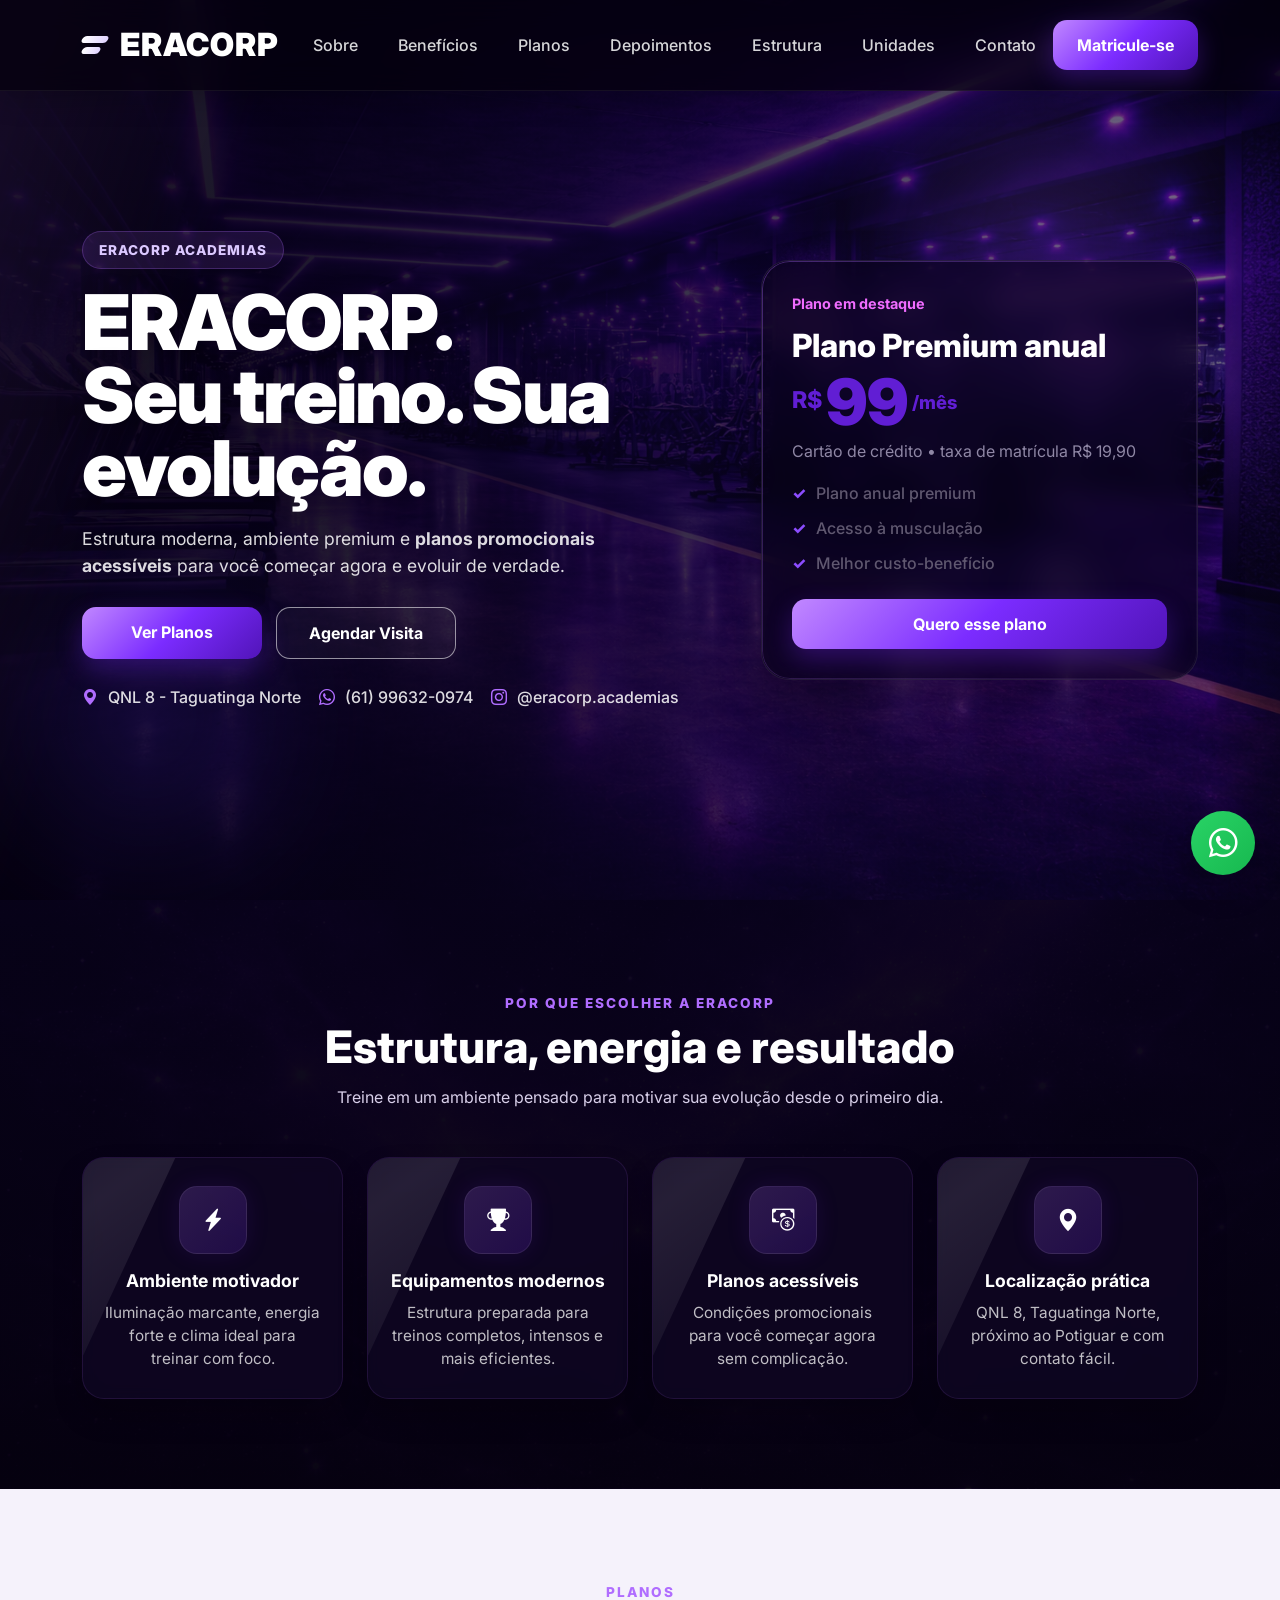
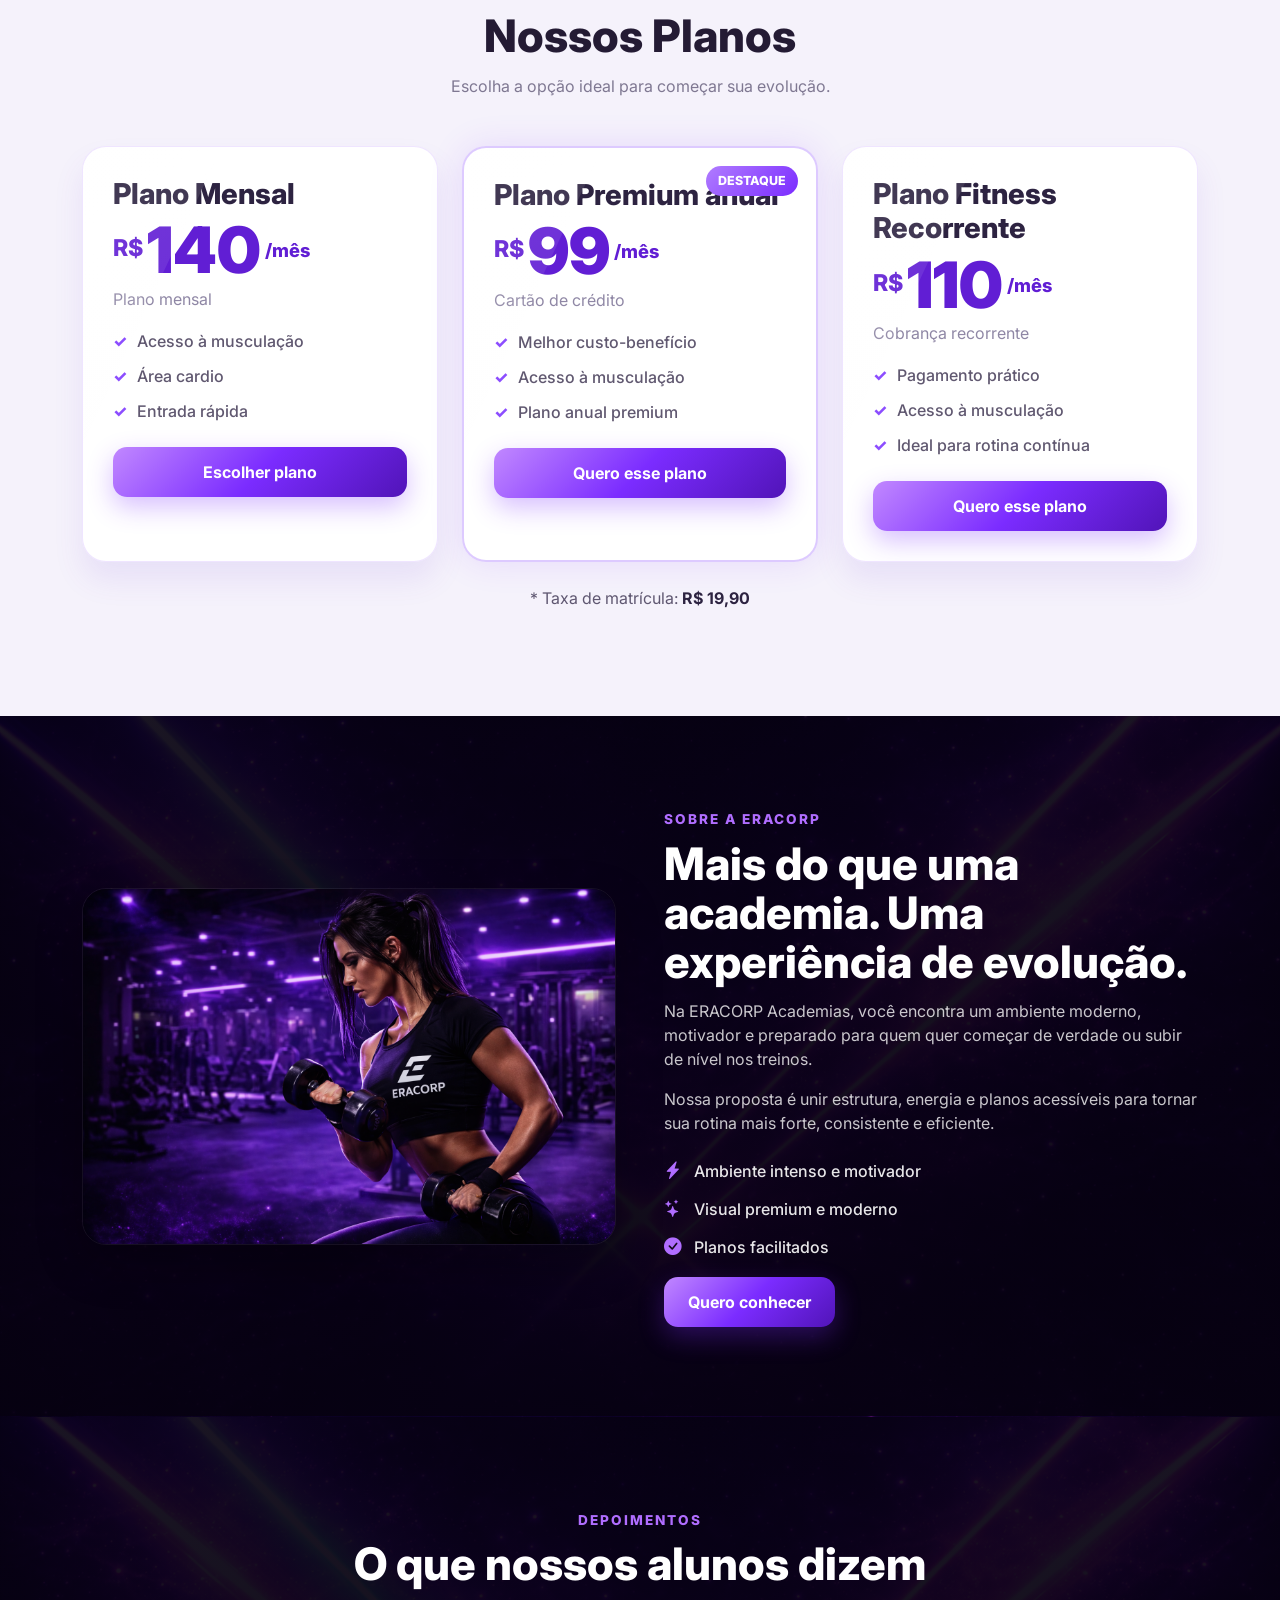
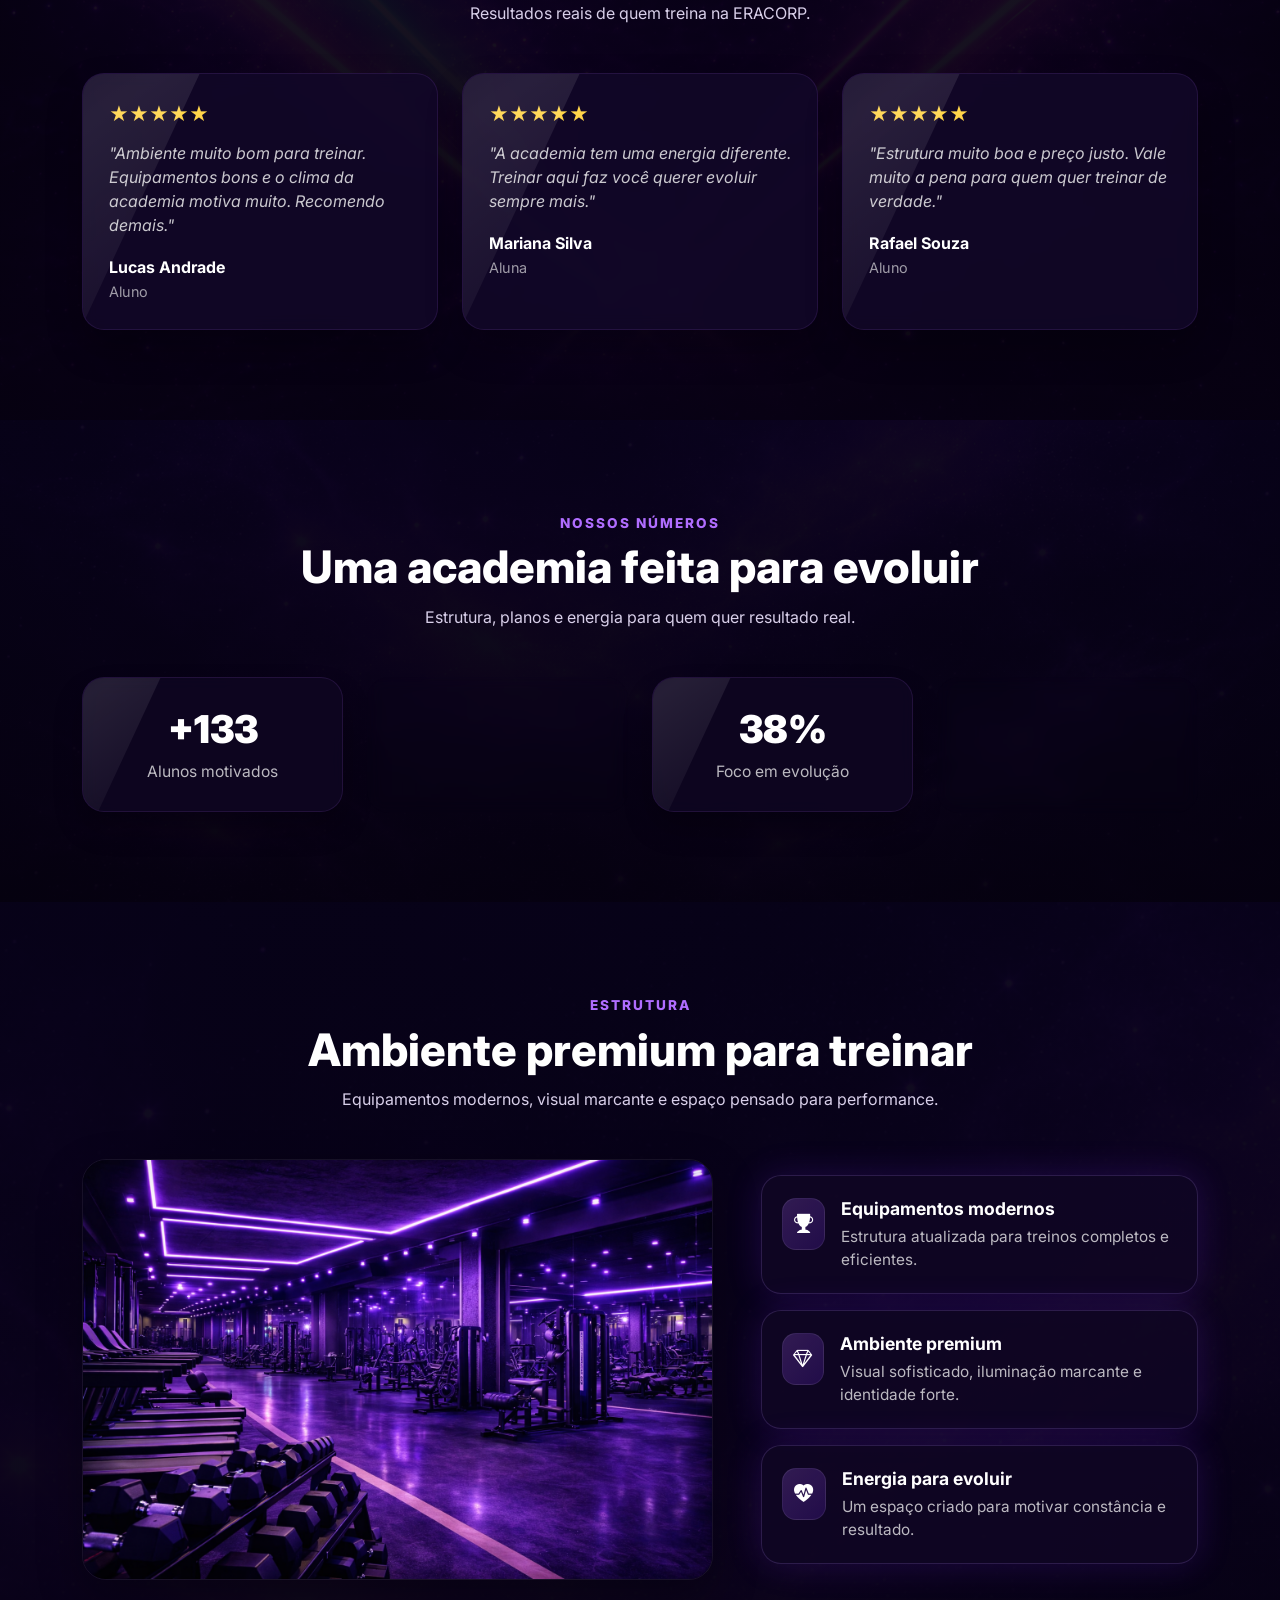
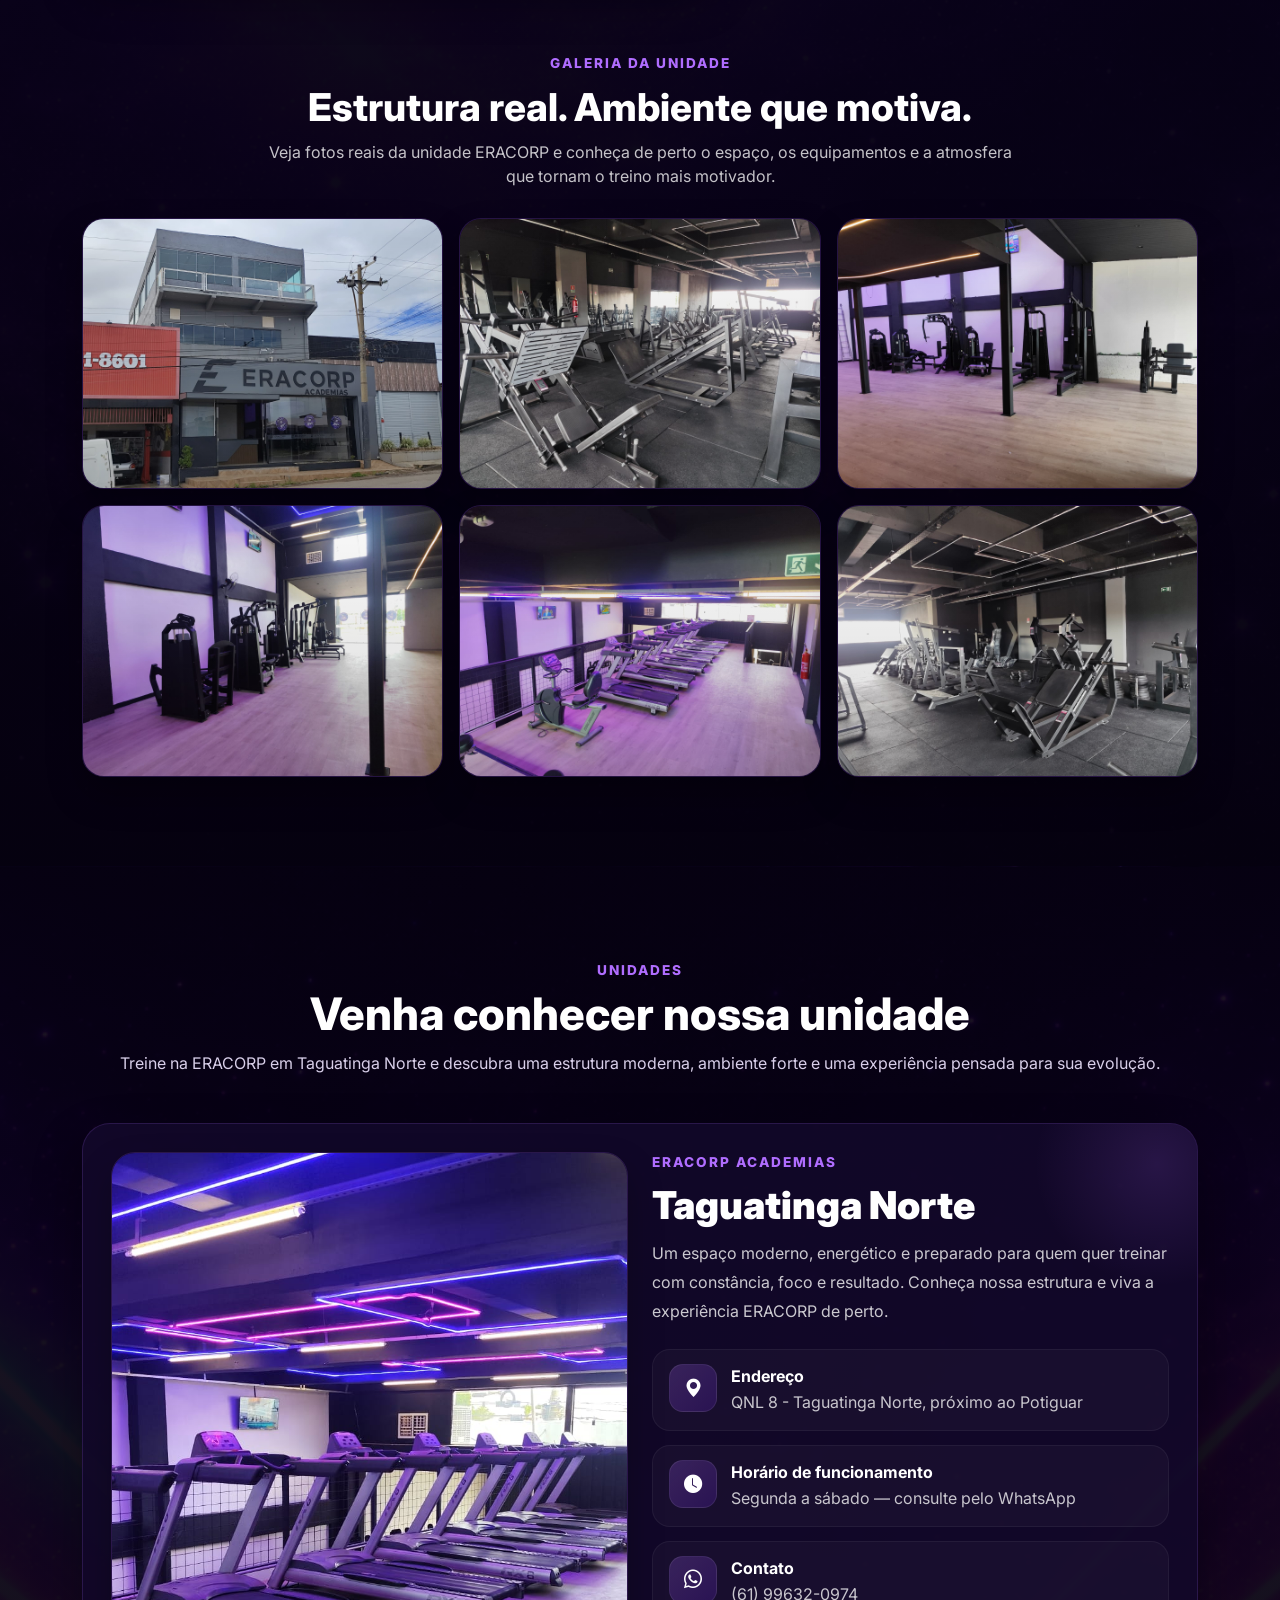
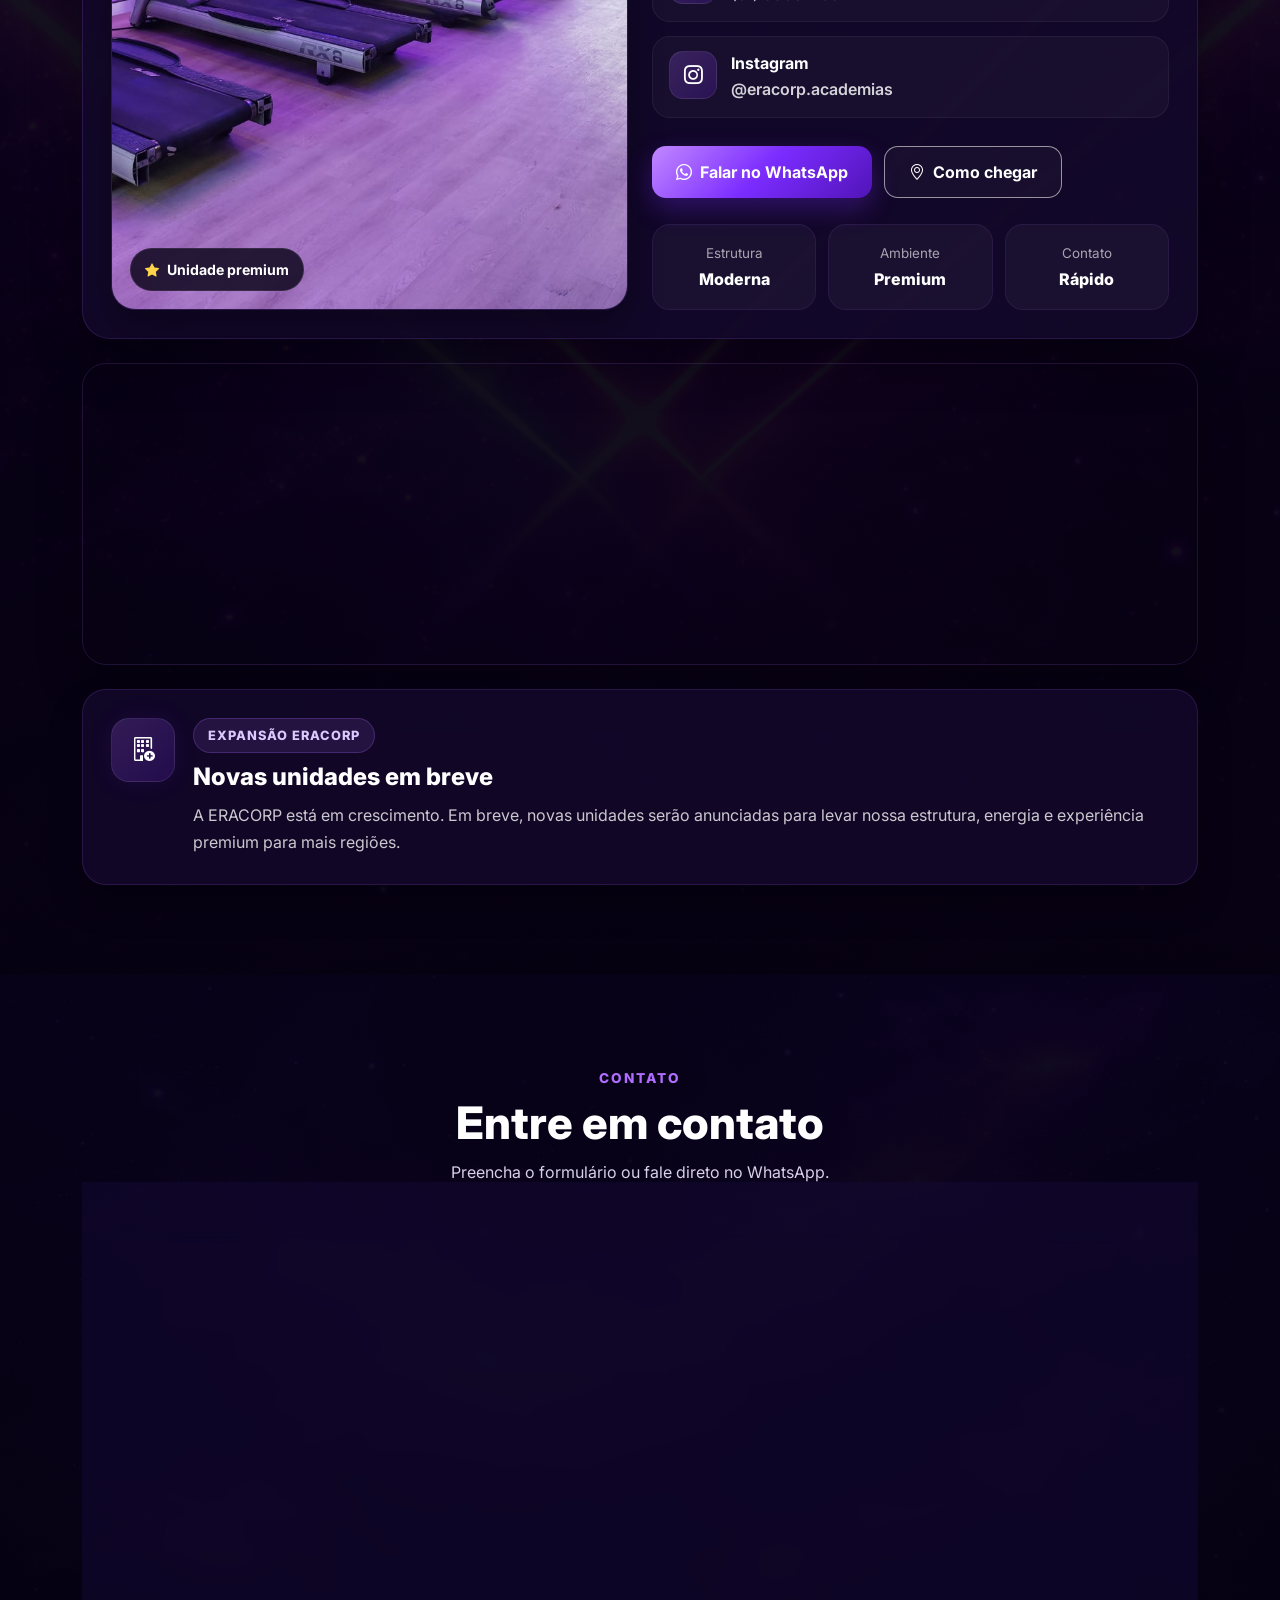
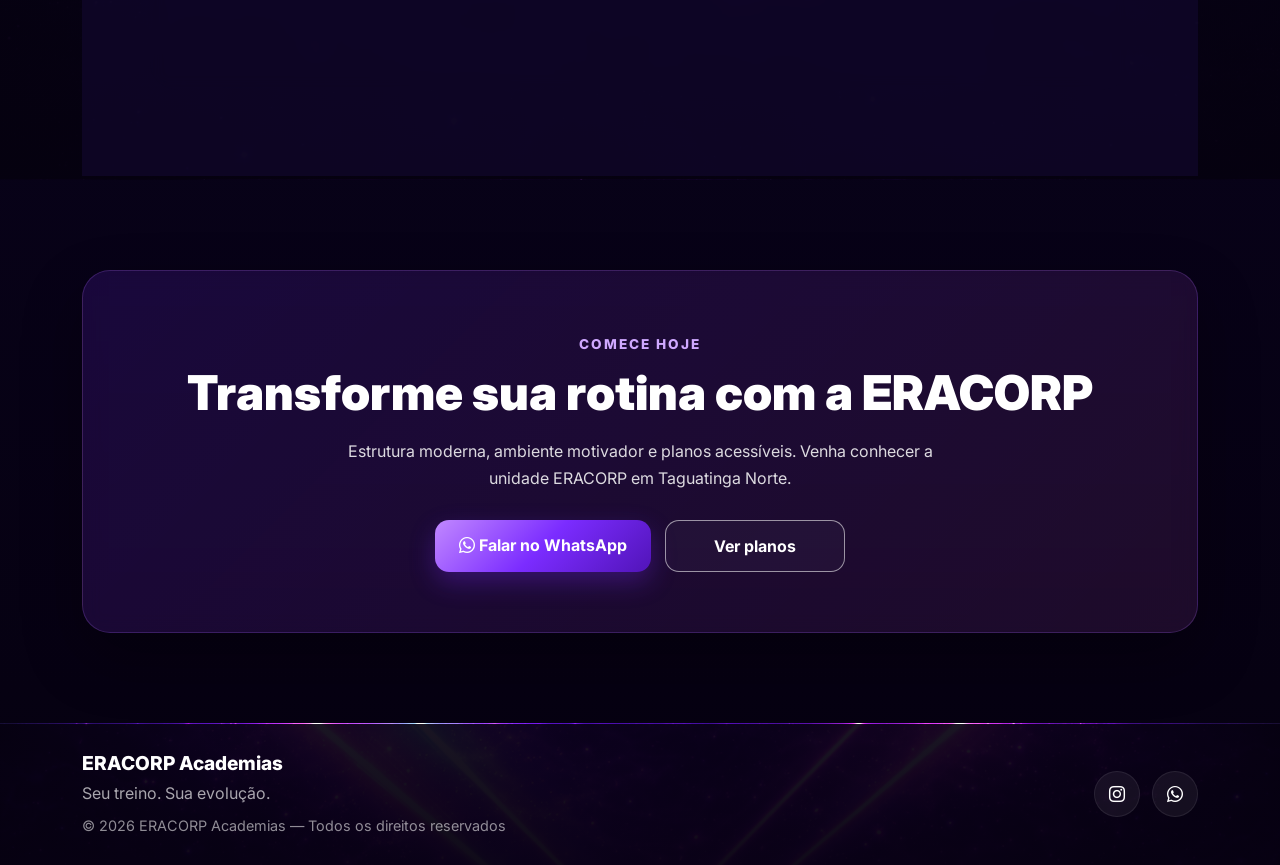
==== index.html @ 7da18d28 "Add files via upload" ====
<!DOCTYPE html>
<html lang="pt-BR">
<head>
  <meta charset="UTF-8" />
  <meta name="viewport" content="width=device-width, initial-scale=1.0" />

  <title>ERACORP Academias | Academia em Taguatinga Norte</title>

  <meta
    name="description"
    content="Academia em Taguatinga Norte com equipamentos modernos, planos acessíveis e ambiente premium. Conheça a ERACORP Academias."
  />
  <meta
    name="keywords"
    content="academia em Taguatinga Norte, academia DF, musculação Taguatinga, ERACORP Academias, academia perto de mim"
  />
  <meta name="author" content="ERACORP Academias" />

  <link rel="preconnect" href="https://fonts.googleapis.com" />
  <link rel="preconnect" href="https://fonts.gstatic.com" crossorigin />
  <link
    href="https://fonts.googleapis.com/css2?family=Inter:wght@400;500;600;700;800;900&display=swap"
    rel="stylesheet"
  />

  <link
    href="https://cdn.jsdelivr.net/npm/bootstrap@5.3.3/dist/css/bootstrap.min.css"
    rel="stylesheet"
  />
  <link
    rel="stylesheet"
    href="https://cdn.jsdelivr.net/npm/bootstrap-icons@1.11.3/font/bootstrap-icons.min.css"
  />

  <link rel="stylesheet" href="css/style.css" />
</head>
<body>

  <div class="site-loader" id="siteLoader">
    <div class="loader-logo-wrap">
      <div class="loader-brand-icon"></div>
      <h2>ERACORP</h2>
      <p>ACADEMIAS</p>
    </div>
  </div>

  <div class="scroll-progress" id="scrollProgress"></div>

  <nav class="navbar navbar-expand-lg navbar-dark navbar-custom fixed-top" id="mainNavbar">
    <div class="container">
      <a class="navbar-brand brand-logo" href="#inicio" aria-label="ERACORP Academias">
        <span class="brand-icon"></span>
        <span>ERACORP</span>
      </a>

      <button
        class="navbar-toggler"
        type="button"
        data-bs-toggle="collapse"
        data-bs-target="#menuNavbar"
        aria-controls="menuNavbar"
        aria-expanded="false"
        aria-label="Abrir menu"
      >
        <span class="navbar-toggler-icon"></span>
      </button>

      <div class="collapse navbar-collapse" id="menuNavbar">
        <ul class="navbar-nav mx-auto gap-lg-4 text-center">
          <li class="nav-item"><a class="nav-link" href="#sobre">Sobre</a></li>
          <li class="nav-item"><a class="nav-link" href="#beneficios">Benefícios</a></li>
          <li class="nav-item"><a class="nav-link" href="#planos">Planos</a></li>
          <li class="nav-item"><a class="nav-link" href="#depoimentos">Depoimentos</a></li>
          <li class="nav-item"><a class="nav-link" href="#estrutura">Estrutura</a></li>
          <li class="nav-item"><a class="nav-link" href="#unidades">Unidades</a></li>
          <li class="nav-item"><a class="nav-link" href="#contato">Contato</a></li>
        </ul>

        <a href="#contato" class="btn btn-purple btn-nav">Matricule-se</a>
      </div>
    </div>
  </nav>

  <section class="hero" id="inicio">
    <div class="hero-gradient-orb orb-1"></div>
    <div class="hero-gradient-orb orb-2"></div>
    <div class="hero-grid"></div>
    <div class="hero-light-sweep"></div>

    <div class="container hero-container">
      <div class="row align-items-center g-5">
        <div class="col-lg-7">
          <div class="hero-content reveal">
            <span class="hero-badge">ERACORP ACADEMIAS</span>

            <h1>ERACORP.<br>Seu treino. Sua evolução.</h1>

            <p class="hero-text">
              Estrutura moderna, ambiente premium e
              <strong>planos promocionais acessíveis</strong>
              para você começar agora e evoluir de verdade.
            </p>

            <div class="hero-buttons">
              <a href="#planos" class="btn btn-purple btn-lg-custom">Ver Planos</a>
              <a href="#contato" class="btn btn-outline-custom btn-lg-custom">Agendar Visita</a>
            </div>

            <div class="hero-infos">
              <div class="hero-info-item">
                <i class="bi bi-geo-alt-fill"></i>
                <span>QNL 8 - Taguatinga Norte</span>
              </div>

              <div class="hero-info-item">
                <i class="bi bi-whatsapp"></i>
                <span>(61) 99632-0974</span>
              </div>

              <div class="hero-info-item">
                <i class="bi bi-instagram"></i>
                <a href="https://www.instagram.com/eracorp.academias" target="_blank" class="hero-social-link">
                  @eracorp.academias
                </a>
              </div>
            </div>
          </div>
        </div>

        <div class="col-lg-5">
          <div class="hero-side-card reveal">
            <span class="mini-tag">Plano em destaque</span>
            <h3>Plano Premium anual</h3>

            <div class="price-line hero-price">
              <span class="currency">R$</span>
              <span class="main-price">99</span>
              <span class="cents">/mês</span>
            </div>

            <p class="price-note light-note">Cartão de crédito • taxa de matrícula R$ 19,90</p>

            <ul class="plan-list dark-list">
              <li>Plano anual premium</li>
              <li>Acesso à musculação</li>
              <li>Melhor custo-benefício</li>
            </ul>

            <a
              href="https://wa.me/5561996320974?text=Olá! Tenho interesse no Plano Premium anual da ERACORP Academias."
              target="_blank"
              class="btn btn-purple w-100"
            >
              Quero esse plano
            </a>
          </div>
        </div>
      </div>
    </div>
  </section>

  <section class="benefits-section texture-bg" id="beneficios">
    <div class="container">
      <div class="section-header text-center reveal">
        <span class="section-mini">POR QUE ESCOLHER A ERACORP</span>
        <h2>Estrutura, energia e resultado</h2>
        <p>Treine em um ambiente pensado para motivar sua evolução desde o primeiro dia.</p>
      </div>

      <div class="row g-4">
        <div class="col-md-6 col-lg-3">
          <div class="benefit-card reveal">
            <div class="benefit-icon">
              <i class="bi bi-lightning-charge-fill"></i>
            </div>
            <h5>Ambiente motivador</h5>
            <p>Iluminação marcante, energia forte e clima ideal para treinar com foco.</p>
          </div>
        </div>

        <div class="col-md-6 col-lg-3">
          <div class="benefit-card reveal">
            <div class="benefit-icon">
              <i class="bi bi-trophy-fill"></i>
            </div>
            <h5>Equipamentos modernos</h5>
            <p>Estrutura preparada para treinos completos, intensos e mais eficientes.</p>
          </div>
        </div>

        <div class="col-md-6 col-lg-3">
          <div class="benefit-card reveal">
            <div class="benefit-icon">
              <i class="bi bi-cash-coin"></i>
            </div>
            <h5>Planos acessíveis</h5>
            <p>Condições promocionais para você começar agora sem complicação.</p>
          </div>
        </div>

        <div class="col-md-6 col-lg-3">
          <div class="benefit-card reveal">
            <div class="benefit-icon">
              <i class="bi bi-geo-alt-fill"></i>
            </div>
            <h5>Localização prática</h5>
            <p>QNL 8, Taguatinga Norte, próximo ao Potiguar e com contato fácil.</p>
          </div>
        </div>
      </div>
    </div>
  </section>

  <section class="plans-section" id="planos">
    <div class="container">
      <div class="section-header text-center reveal">
        <span class="section-mini">PLANOS</span>
        <h2>Nossos Planos</h2>
        <p>Escolha a opção ideal para começar sua evolução.</p>
      </div>

      <div class="row g-4 justify-content-center">
        <div class="col-md-6 col-lg-4">
          <div class="plan-card h-100 reveal">
            <h3>Plano Mensal</h3>

            <div class="price-line">
              <span class="currency">R$</span>
              <span class="main-price">140</span>
              <span class="cents">/mês</span>
            </div>

            <p class="price-note">Plano mensal</p>

            <ul class="plan-list">
              <li>Acesso à musculação</li>
              <li>Área cardio</li>
              <li>Entrada rápida</li>
            </ul>

            <a
              href="https://wa.me/5561996320974?text=Olá! Tenho interesse no Plano Mensal da ERACORP Academias."
              target="_blank"
              class="btn btn-purple w-100"
            >
              Escolher plano
            </a>
          </div>
        </div>

        <div class="col-md-6 col-lg-4">
          <div class="plan-card featured-plan h-100 reveal">
            <span class="plan-badge">Destaque</span>

            <h3>Plano Premium anual</h3>

            <div class="price-line">
              <span class="currency">R$</span>
              <span class="main-price">99</span>
              <span class="cents">/mês</span>
            </div>

            <p class="price-note">Cartão de crédito</p>

            <ul class="plan-list">
              <li>Melhor custo-benefício</li>
              <li>Acesso à musculação</li>
              <li>Plano anual premium</li>
            </ul>

            <a
              href="https://wa.me/5561996320974?text=Olá! Tenho interesse no Plano Premium anual da ERACORP Academias."
              target="_blank"
              class="btn btn-purple w-100"
            >
              Quero esse plano
            </a>
          </div>
        </div>

        <div class="col-md-6 col-lg-4">
          <div class="plan-card h-100 reveal">
            <h3>Plano Fitness Recorrente</h3>

            <div class="price-line">
              <span class="currency">R$</span>
              <span class="main-price">110</span>
              <span class="cents">/mês</span>
            </div>

            <p class="price-note">Cobrança recorrente</p>

            <ul class="plan-list">
              <li>Pagamento prático</li>
              <li>Acesso à musculação</li>
              <li>Ideal para rotina contínua</li>
            </ul>

            <a
              href="https://wa.me/5561996320974?text=Olá! Tenho interesse no Plano Fitness Recorrente da ERACORP Academias."
              target="_blank"
              class="btn btn-purple w-100"
            >
              Quero esse plano
            </a>
          </div>
        </div>
      </div>

      <p class="plans-fee-note text-center mt-4 reveal">
        * Taxa de matrícula: <strong>R$ 19,90</strong>
      </p>
    </div>
  </section>

  <section class="about-section section-neon" id="sobre">
    <div class="container">
      <div class="row align-items-center g-5">
        <div class="col-lg-6">
          <div class="about-image-wrap reveal">
            <img
              src="arquivos/Imagem/treino.png"
              alt="Treino ERACORP"
              class="img-fluid about-image"
            />
          </div>
        </div>

        <div class="col-lg-6">
          <div class="about-content reveal">
            <span class="section-mini">SOBRE A ERACORP</span>
            <h2>Mais do que uma academia. Uma experiência de evolução.</h2>

            <p>
              Na ERACORP Academias, você encontra um ambiente moderno, motivador e
              preparado para quem quer começar de verdade ou subir de nível nos treinos.
            </p>

            <p>
              Nossa proposta é unir estrutura, energia e planos acessíveis para tornar sua rotina
              mais forte, consistente e eficiente.
            </p>

            <div class="about-highlights">
              <div class="highlight-item">
                <i class="bi bi-lightning-charge-fill"></i>
                <span>Ambiente intenso e motivador</span>
              </div>

              <div class="highlight-item">
                <i class="bi bi-stars"></i>
                <span>Visual premium e moderno</span>
              </div>

              <div class="highlight-item">
                <i class="bi bi-check-circle-fill"></i>
                <span>Planos facilitados</span>
              </div>
            </div>

            <a href="#contato" class="btn btn-purple mt-3">Quero conhecer</a>
          </div>
        </div>
      </div>
    </div>
  </section>

  <section class="testimonials-section section-neon" id="depoimentos">
    <div class="container">
      <div class="section-header text-center reveal">
        <span class="section-mini">DEPOIMENTOS</span>
        <h2>O que nossos alunos dizem</h2>
        <p>Resultados reais de quem treina na ERACORP.</p>
      </div>

      <div class="row g-4 justify-content-center">
        <div class="col-md-6 col-lg-4">
          <div class="testimonial-card reveal">
            <div class="testimonial-stars">★★★★★</div>
            <p>
              "Ambiente muito bom para treinar. Equipamentos bons e o clima da academia
              motiva muito. Recomendo demais."
            </p>
            <div class="testimonial-user">
              <strong>Lucas Andrade</strong>
              <span>Aluno</span>
            </div>
          </div>
        </div>

        <div class="col-md-6 col-lg-4">
          <div class="testimonial-card reveal">
            <div class="testimonial-stars">★★★★★</div>
            <p>
              "A academia tem uma energia diferente. Treinar aqui faz você querer
              evoluir sempre mais."
            </p>
            <div class="testimonial-user">
              <strong>Mariana Silva</strong>
              <span>Aluna</span>
            </div>
          </div>
        </div>

        <div class="col-md-6 col-lg-4">
          <div class="testimonial-card reveal">
            <div class="testimonial-stars">★★★★★</div>
            <p>
              "Estrutura muito boa e preço justo. Vale muito a pena para quem quer
              treinar de verdade."
            </p>
            <div class="testimonial-user">
              <strong>Rafael Souza</strong>
              <span>Aluno</span>
            </div>
          </div>
        </div>
      </div>
    </div>
  </section>

  <section class="stats-section texture-bg" id="numeros">
    <div class="container">
      <div class="section-header text-center reveal">
        <span class="section-mini">NOSSOS NÚMEROS</span>
        <h2>Uma academia feita para evoluir</h2>
        <p>Estrutura, planos e energia para quem quer resultado real.</p>
      </div>

      <div class="row g-4 justify-content-center text-center">
        <div class="col-6 col-lg-3">
          <div class="stat-card reveal">
            <h3 class="counter" data-target="500">0</h3>
            <p>Alunos motivados</p>
          </div>
        </div>

        <div class="col-6 col-lg-3">
          <div class="stat-card reveal">
            <h3 class="counter" data-target="3">0</h3>
            <p>Planos disponíveis</p>
          </div>
        </div>

        <div class="col-6 col-lg-3">
          <div class="stat-card reveal">
            <h3 class="counter" data-target="100">0</h3>
            <p>Foco em evolução</p>
          </div>
        </div>

        <div class="col-6 col-lg-3">
          <div class="stat-card reveal">
            <h3 class="counter" data-target="1">0</h3>
            <p>Unidade premium</p>
          </div>
        </div>
      </div>
    </div>
  </section>

  <section class="structure-section texture-bg" id="estrutura">
    <div class="container">
      <div class="section-header text-center reveal">
        <span class="section-mini">ESTRUTURA</span>
        <h2>Ambiente premium para treinar</h2>
        <p>Equipamentos modernos, visual marcante e espaço pensado para performance.</p>
      </div>

      <div class="row align-items-center g-5">
        <div class="col-lg-7">
          <div class="structure-image-wrap reveal">
            <img
              src="arquivos/Imagem/academia-interior.png"
              alt="Interior da academia"
              class="img-fluid structure-image"
            />
          </div>
        </div>

        <div class="col-lg-5">
          <div class="row g-3">
            <div class="col-12">
              <div class="info-card reveal">
                <div class="info-icon"><i class="bi bi-trophy-fill"></i></div>
                <div>
                  <h5>Equipamentos modernos</h5>
                  <p>Estrutura atualizada para treinos completos e eficientes.</p>
                </div>
              </div>
            </div>

            <div class="col-12">
              <div class="info-card reveal">
                <div class="info-icon"><i class="bi bi-gem"></i></div>
                <div>
                  <h5>Ambiente premium</h5>
                  <p>Visual sofisticado, iluminação marcante e identidade forte.</p>
                </div>
              </div>
            </div>

            <div class="col-12">
              <div class="info-card reveal">
                <div class="info-icon"><i class="bi bi-heart-pulse-fill"></i></div>
                <div>
                  <h5>Energia para evoluir</h5>
                  <p>Um espaço criado para motivar constância e resultado.</p>
                </div>
              </div>
            </div>
          </div>
        </div>
      </div>

      <div class="unit-gallery-block reveal">
        <div class="gallery-header text-center">
          <span class="section-mini">GALERIA DA UNIDADE</span>
          <h3>Estrutura real. Ambiente que motiva.</h3>
          <p>Veja fotos reais da unidade ERACORP e conheça de perto o espaço, os equipamentos e a atmosfera que tornam o treino mais motivador.</p>
        </div>

        <div class="row g-3 unit-gallery">
          <div class="col-12 col-md-6 col-lg-4">
            <div class="gallery-card">
              <img src="arquivos/Imagem/unidade-1.jpeg" alt="Entrada da ERACORP" class="img-fluid">
            </div>
          </div>

          <div class="col-12 col-md-6 col-lg-4">
            <div class="gallery-card">
              <img src="arquivos/Imagem/unidade-2.jpeg" alt="Área de musculação da ERACORP" class="img-fluid">
            </div>
          </div>

          <div class="col-12 col-md-6 col-lg-4">
            <div class="gallery-card">
              <img src="arquivos/Imagem/unidade-3.jpeg" alt="Equipamentos da ERACORP" class="img-fluid">
            </div>
          </div>

          <div class="col-12 col-md-6 col-lg-4">
            <div class="gallery-card">
              <img src="arquivos/Imagem/unidade-4.jpeg" alt="Ambiente interno da ERACORP" class="img-fluid">
            </div>
          </div>

          <div class="col-12 col-md-6 col-lg-4">
            <div class="gallery-card">
              <img src="arquivos/Imagem/unidade-5.jpeg" alt="Espaço de treino da ERACORP" class="img-fluid">
            </div>
          </div>

          <div class="col-12 col-md-6 col-lg-4">
            <div class="gallery-card">
              <img src="arquivos/Imagem/unidade-6.jpeg" alt="Estrutura da unidade ERACORP" class="img-fluid">
            </div>
          </div>
        </div>
      </div>
    </div>
  </section>

  <section class="unit-section section-neon" id="unidades">
    <div class="container">
      <div class="section-header text-center reveal">
        <span class="section-mini">UNIDADES</span>
        <h2>Venha conhecer nossa unidade</h2>
        <p>
          Treine na ERACORP em Taguatinga Norte e descubra uma estrutura moderna,
          ambiente forte e uma experiência pensada para sua evolução.
        </p>
      </div>

      <div class="unit-premium-card reveal">
        <div class="row g-4 align-items-stretch">
          <div class="col-lg-6">
            <div class="unit-premium-image">
              <img
                src="arquivos/Imagem/unidade-capa.jpeg"
                alt="Unidade ERACORP Taguatinga Norte"
                class="img-fluid"
              />
              <div class="unit-image-badge">
                <i class="bi bi-star-fill"></i>
                <span>Unidade premium</span>
              </div>
            </div>
          </div>

          <div class="col-lg-6">
            <div class="unit-premium-content">
              <span class="unit-premium-mini">ERACORP ACADEMIAS</span>
              <h3>Taguatinga Norte</h3>

              <p class="unit-premium-text">
                Um espaço moderno, energético e preparado para quem quer treinar com constância,
                foco e resultado. Conheça nossa estrutura e viva a experiência ERACORP de perto.
              </p>

              <div class="unit-info-list">
                <div class="unit-info-row">
                  <div class="unit-info-icon">
                    <i class="bi bi-geo-alt-fill"></i>
                  </div>
                  <div>
                    <strong>Endereço</strong>
                    <p>QNL 8 - Taguatinga Norte, próximo ao Potiguar</p>
                  </div>
                </div>

                <div class="unit-info-row">
                  <div class="unit-info-icon">
                    <i class="bi bi-clock-fill"></i>
                  </div>
                  <div>
                    <strong>Horário de funcionamento</strong>
                    <p>Segunda a sábado — consulte pelo WhatsApp</p>
                  </div>
                </div>

                <div class="unit-info-row">
                  <div class="unit-info-icon">
                    <i class="bi bi-whatsapp"></i>
                  </div>
                  <div>
                    <strong>Contato</strong>
                    <p>(61) 99632-0974</p>
                  </div>
                </div>

                <div class="unit-info-row">
                  <div class="unit-info-icon">
                    <i class="bi bi-instagram"></i>
                  </div>
                  <div>
                    <strong>Instagram</strong>
                    <p>
                      <a
                        href="https://www.instagram.com/eracorp.academias"
                        target="_blank"
                        class="unit-link"
                      >
                        @eracorp.academias
                      </a>
                    </p>
                  </div>
                </div>
              </div>

              <div class="unit-premium-actions">
                <a
                  href="https://wa.me/5561996320974?text=Olá! Quero conhecer a unidade da ERACORP Academias."
                  target="_blank"
                  class="btn btn-purple"
                >
                  <i class="bi bi-whatsapp"></i> Falar no WhatsApp
                </a>

                <a
                  href="https://www.google.com/maps?q=QNL%208%20Taguatinga%20Norte"
                  target="_blank"
                  class="btn btn-outline-custom"
                >
                  <i class="bi bi-geo-alt"></i> Como chegar
                </a>
              </div>

              <div class="unit-highlight-grid">
                <div class="unit-highlight-box">
                  <span>Estrutura</span>
                  <strong>Moderna</strong>
                </div>

                <div class="unit-highlight-box">
                  <span>Ambiente</span>
                  <strong>Premium</strong>
                </div>

                <div class="unit-highlight-box">
                  <span>Contato</span>
                  <strong>Rápido</strong>
                </div>
              </div>
            </div>
          </div>
        </div>
      </div>

      <div class="map-box reveal mt-4">
        <iframe
          src="https://www.google.com/maps?q=QNL%208%20Taguatinga%20Norte&output=embed"
          width="100%"
          height="300"
          style="border:0;"
          allowfullscreen
          loading="lazy"
          referrerpolicy="no-referrer-when-downgrade">
        </iframe>
      </div>

      <div class="coming-soon-card reveal mt-4">
        <div class="coming-soon-icon">
          <i class="bi bi-building-add"></i>
        </div>

        <div class="coming-soon-content">
          <span class="coming-soon-badge">EXPANSÃO ERACORP</span>
          <h4>Novas unidades em breve</h4>
          <p>
            A ERACORP está em crescimento. Em breve, novas unidades serão anunciadas
            para levar nossa estrutura, energia e experiência premium para mais regiões.
          </p>
        </div>
      </div>
    </div>
  </section>

  <section class="contact-section texture-bg" id="contato">
  <div class="container">
    <div class="section-header text-center reveal">
      <span class="section-mini">CONTATO</span>
      <h2>Entre em contato</h2>
      <p>Preencha o formulário ou fale direto no WhatsApp.</p>
    </div>

    <div class="contact-box reveal">
      <form id="contactForm" action="https://formspree.io/f/mdawdeyb" method="POST">
        <div class="row g-3">
          <div class="col-md-4">
            <input
              type="text"
              name="nome"
              class="form-control contact-input"
              placeholder="Nome"
              required
            />
          </div>

          <div class="col-md-4">
            <input
              type="email"
              name="email"
              class="form-control contact-input"
              placeholder="E-mail"
              required
            />
          </div>

          <div class="col-md-4">
            <input
              type="tel"
              name="telefone"
              class="form-control contact-input"
              placeholder="Telefone"
              required
            />
          </div>

          <div class="col-12">
            <textarea
              name="mensagem"
              class="form-control contact-input contact-textarea"
              placeholder="Mensagem"
              required
            ></textarea>
          </div>

          <div class="col-12 text-center">
            <button type="submit" class="btn btn-purple btn-send">
              Enviar mensagem
            </button>
          </div>
        </div>
      </form>

      <p class="contact-extra">
        <i class="bi bi-whatsapp"></i>
        <a href="https://wa.me/5561996320974" target="_blank">WhatsApp: (61) 99632-0974</a>
        <br>
        <i class="bi bi-instagram"></i>
        <a href="https://www.instagram.com/eracorp.academias" target="_blank">@eracorp.academias</a>
        <br>
        <i class="bi bi-geo-alt-fill"></i>
        QNL 8 - Taguatinga Norte, próximo ao Potiguar
      </p>

      <p id="formMessage" class="form-message"></p>
    </div>
  </div>
</section>

  <section class="cta-section">
    <div class="container">
      <div class="cta-box reveal">
        <div class="cta-content">
          <span class="cta-mini">COMECE HOJE</span>

          <h2>Transforme sua rotina com a ERACORP</h2>

          <p>
            Estrutura moderna, ambiente motivador e planos acessíveis.
            Venha conhecer a unidade ERACORP em Taguatinga Norte.
          </p>

          <div class="cta-buttons">
            <a
              href="https://wa.me/5561996320974?text=Olá! Quero conhecer a ERACORP."
              class="btn btn-purple"
              target="_blank"
            >
              <i class="bi bi-whatsapp"></i>
              Falar no WhatsApp
            </a>

            <a href="#planos" class="btn btn-outline-custom">
              Ver planos
            </a>
          </div>
        </div>
      </div>
    </div>
  </section>

  <footer class="footer section-neon">
    <div class="container">
      <div class="footer-content">
        <div>
          <h4>ERACORP Academias</h4>
          <p>Seu treino. Sua evolução.</p>
          <small class="footer-copy">© 2026 ERACORP Academias — Todos os direitos reservados</small>
        </div>

        <div class="footer-social">
          <a
            href="https://www.instagram.com/eracorp.academias"
            target="_blank"
            aria-label="Instagram"
          >
            <i class="bi bi-instagram"></i>
          </a>

          <a
            href="https://wa.me/5561996320974"
            target="_blank"
            aria-label="WhatsApp"
          >
            <i class="bi bi-whatsapp"></i>
          </a>
        </div>
      </div>
    </div>
  </footer>

  <a
    href="https://wa.me/5561996320974?text=Olá! Quero mais informações sobre os planos da ERACORP Academias."
    target="_blank"
    class="whatsapp-float"
    aria-label="WhatsApp"
  >
    <i class="bi bi-whatsapp"></i>
  </a>

  <script src="https://cdn.jsdelivr.net/npm/bootstrap@5.3.3/dist/js/bootstrap.bundle.min.js"></script>
  <script src="js/script.js"></script>
</body>
</html>
---- css/style.css ----
:root {
  --bg-main: #05010d;
  --bg-dark: #090218;
  --bg-card: rgba(17, 7, 39, 0.82);
  --purple: #7b2cff;
  --purple-light: #b06dff;
  --purple-dark: #5114b8;
  --pink-soft: #f06cff;
  --text-light: #ffffff;
  --text-soft: #d8cfe9;
  --text-muted: #9d95b3;
  --surface-light: #f5f2fb;
  --border-soft: rgba(175, 132, 255, 0.18);
  --shadow-purple: 0 0 35px rgba(123, 44, 255, 0.18);
  --shadow-strong: 0 18px 45px rgba(0, 0, 0, 0.35);
  --radius-lg: 24px;
  --radius-md: 18px;
  --transition: 0.35s ease;
}

* {
  margin: 0;
  padding: 0;
  box-sizing: border-box;
  font-family: "Inter", sans-serif;
}

html {
  scroll-behavior: smooth;
}

body {
  background: var(--bg-main);
  color: var(--text-light);
  overflow-x: hidden;
  position: relative;
}

body::before {
  content: "";
  position: fixed;
  top: -200px;
  left: -200px;
  width: 800px;
  height: 800px;
  background: radial-gradient(
    circle,
    rgba(123, 44, 255, 0.18) 0%,
    rgba(123, 44, 255, 0.06) 40%,
    transparent 70%
  );
  filter: blur(120px);
  animation: none;
  z-index: -1;
}

body::after {
  content: "";
  position: fixed;
  bottom: -200px;
  right: -200px;
  width: 700px;
  height: 700px;
  background: radial-gradient(
    circle,
    rgba(240, 108, 255, 0.14) 0%,
    rgba(240, 108, 255, 0.05) 40%,
    transparent 70%
  );
  filter: blur(120px);
  animation: none;
  z-index: -1;
}

.site-loader {
  position: fixed;
  inset: 0;
  background: radial-gradient(circle at center, #12032d 0%, #05010d 75%);
  display: flex;
  align-items: center;
  justify-content: center;
  z-index: 99999;
  transition: opacity 0.6s ease, visibility 0.6s ease;
}

.site-loader.hidden {
  opacity: 0;
  visibility: hidden;
}

.loader-logo-wrap {
  text-align: center;
  animation: loaderPulse 1.8s infinite ease-in-out;
}

.loader-brand-icon {
  width: 70px;
  height: 40px;
  margin: 0 auto 18px;
  position: relative;
}

.loader-brand-icon::before,
.loader-brand-icon::after {
  content: "";
  position: absolute;
  left: 0;
  border-radius: 20px;
  background: linear-gradient(90deg, #ffffff, #d9c9ff);
  transform: skewX(-28deg);
}

.loader-brand-icon::before {
  width: 68px;
  height: 12px;
  top: 0;
}

.loader-brand-icon::after {
  width: 48px;
  height: 12px;
  bottom: 0;
}

.loader-logo-wrap h2 {
  color: white;
  font-size: 2rem;
  font-weight: 900;
  margin-bottom: 4px;
  letter-spacing: 1px;
}

.loader-logo-wrap p {
  color: #b994ff;
  font-size: 0.9rem;
  letter-spacing: 6px;
  margin-bottom: 0;
}

@keyframes loaderPulse {
  0% { transform: scale(0.98); opacity: 0.85; }
  50% { transform: scale(1.02); opacity: 1; }
  100% { transform: scale(0.98); opacity: 0.85; }
}

.scroll-progress {
  position: fixed;
  top: 0;
  left: 0;
  height: 4px;
  width: 0%;
  background: linear-gradient(90deg, #b06dff, #7b2cff, #f06cff);
  z-index: 999999;
}

.section-header {
  margin-bottom: 48px;
}

.section-mini {
  display: inline-block;
  color: var(--purple-light);
  font-size: 0.85rem;
  font-weight: 800;
  letter-spacing: 2px;
  margin-bottom: 10px;
}

.section-header h2,
.about-content h2 {
  font-size: clamp(2rem, 3.5vw, 3.4rem);
  font-weight: 800;
  line-height: 1.1;
  margin-bottom: 12px;
}

.section-header p,
.about-content p {
  color: var(--text-soft);
  font-size: 1rem;
  margin-bottom: 0;
}

.reveal {
  opacity: 0;
  transform: translateY(35px);
  transition: 0.8s ease;
}

.reveal.show {
  opacity: 1;
  transform: translateY(0);
}

.navbar-custom {
  background: rgba(5, 1, 13, 0.72);
  backdrop-filter: blur(14px);
  -webkit-backdrop-filter: blur(14px);
  padding: 16px 0;
  border-bottom: 1px solid rgba(255, 255, 255, 0.06);
  box-shadow: 0 10px 25px rgba(0, 0, 0, 0.20);
  transition: var(--transition);
}

.navbar-custom.scrolled {
  background: rgba(5, 1, 13, 0.92);
  box-shadow: 0 16px 32px rgba(0, 0, 0, 0.22);
}

.brand-logo {
  font-size: 2rem;
  font-weight: 900;
  letter-spacing: 1px;
  color: #fff !important;
  display: flex;
  align-items: center;
  gap: 10px;
}

.brand-icon {
  width: 28px;
  height: 18px;
  display: inline-block;
  position: relative;
}

.brand-icon::before,
.brand-icon::after {
  content: "";
  position: absolute;
  left: 0;
  border-radius: 20px;
  background: linear-gradient(90deg, #fff, #dfd2ff);
  transform: skewX(-28deg);
}

.brand-icon::before {
  width: 26px;
  height: 7px;
  top: 0;
}

.brand-icon::after {
  width: 18px;
  height: 7px;
  bottom: 0;
}

.nav-link {
  color: rgba(255, 255, 255, 0.84) !important;
  font-weight: 500;
  position: relative;
  transition: var(--transition);
}

.nav-link::after {
  content: "";
  position: absolute;
  left: 10px;
  right: 10px;
  bottom: 2px;
  height: 2px;
  background: linear-gradient(90deg, transparent, var(--purple-light), transparent);
  transform: scaleX(0);
  transform-origin: center;
  transition: var(--transition);
}

.nav-link:hover {
  color: #fff !important;
}

.nav-link:hover::after {
  transform: scaleX(1);
}

.btn-nav {
  min-width: 145px;
}

.btn-purple {
  background: linear-gradient(135deg, #c188ff, #7b2cff, #5114b8);
  border: none;
  color: #fff;
  border-radius: 14px;
  padding: 13px 24px;
  font-weight: 700;
  box-shadow: 0 10px 26px rgba(123, 44, 255, 0.30);
  transition: 0.35s ease;
}

.btn-purple:hover {
  color: #fff;
  transform: translateY(-2px);
  box-shadow: 0 16px 32px rgba(123, 44, 255, 0.38);
}

.btn-outline-custom {
  border: 1px solid rgba(255, 255, 255, 0.55);
  color: #fff;
  background: rgba(255, 255, 255, 0.03);
  border-radius: 14px;
  padding: 13px 24px;
  font-weight: 700;
  transition: var(--transition);
}

.btn-outline-custom:hover {
  color: #fff;
  background: rgba(255, 255, 255, 0.08);
  border-color: rgba(255, 255, 255, 0.85);
  transform: translateY(-2px);
}

.btn-lg-custom {
  min-width: 180px;
}

.hero {
  min-height: 100vh;
  display: flex;
  align-items: center;
  position: relative;
  overflow: hidden;
  padding-top: 110px;
  padding-bottom: 70px;
  background:
    linear-gradient(90deg, rgba(4,0,15,0.95) 0%, rgba(9,3,30,0.85) 45%, rgba(10,4,32,0.55) 100%),
    url("../arquivos/Imagem/hero.png");
  background-size: cover;
  background-position: center;
  background-repeat: no-repeat;
  background-attachment: fixed;
}

.hero-container {
  position: relative;
  z-index: 2;
}

.hero-content {
  max-width: 650px;
}

.hero-badge {
  display: inline-block;
  padding: 8px 16px;
  border-radius: 999px;
  background: rgba(176, 109, 255, 0.12);
  border: 1px solid rgba(176, 109, 255, 0.25);
  color: #dbc8ff;
  font-size: 0.85rem;
  font-weight: 800;
  letter-spacing: 1px;
  margin-bottom: 18px;
}

.hero h1 {
  font-size: clamp(3rem, 6vw, 5.8rem);
  font-weight: 900;
  line-height: 0.95;
  margin-bottom: 20px;
  letter-spacing: -2px;
  text-shadow: 0 10px 30px rgba(0, 0, 0, 0.3);
  animation: heroFade 0.9s ease forwards;
}

@keyframes heroFade {
  0% {
    opacity: 0;
    transform: translateY(18px);
  }
  100% {
    opacity: 1;
    transform: translateY(0);
  }
}

.hero-text {
  font-size: 1.1rem;
  color: rgba(255, 255, 255, 0.86);
  max-width: 560px;
  margin-bottom: 28px;
}

.hero-buttons {
  display: flex;
  gap: 14px;
  flex-wrap: wrap;
  margin-bottom: 26px;
}

.hero-infos {
  display: flex;
  flex-wrap: wrap;
  gap: 18px;
}

.hero-info-item {
  display: flex;
  align-items: center;
  gap: 10px;
  color: rgba(255, 255, 255, 0.86);
  font-weight: 500;
}

.hero-info-item i {
  color: var(--purple-light);
}

.hero-social-link {
  color: rgba(255, 255, 255, 0.86);
  text-decoration: none;
  font-weight: 500;
}

.hero-social-link:hover {
  color: #ffffff;
}

.hero-side-card {
  position: relative;
  background: rgba(8, 3, 23, 0.62);
  border: 1px solid rgba(255, 255, 255, 0.09);
  backdrop-filter: blur(14px);
  border-radius: 28px;
  padding: 30px;
  box-shadow: 0 18px 45px rgba(0, 0, 0, 0.28);
}

.hero-side-card::before {
  content: "";
  position: absolute;
  inset: 0;
  border-radius: 28px;
  padding: 1px;
  background: linear-gradient(135deg, rgba(176, 109, 255, 0.35), rgba(255, 255, 255, 0.03));
  -webkit-mask: linear-gradient(#fff 0 0) content-box, linear-gradient(#fff 0 0);
  -webkit-mask-composite: xor;
  mask: linear-gradient(#fff 0 0) content-box, linear-gradient(#fff 0 0);
  mask-composite: exclude;
  pointer-events: none;
}

.mini-tag {
  display: inline-block;
  margin-bottom: 12px;
  color: var(--pink-soft);
  font-weight: 700;
  font-size: 0.9rem;
}

.hero-side-card h3 {
  font-size: 2rem;
  font-weight: 800;
  margin-bottom: 8px;
}

.light-note {
  color: rgba(255, 255, 255, 0.76);
}

.dark-list li {
  color: rgba(255, 255, 255, 0.86);
}

.hero-gradient-orb {
  position: absolute;
  border-radius: 50%;
  filter: blur(80px);
  opacity: 0.18;
  pointer-events: none;
}

.orb-1 {
  width: 260px;
  height: 260px;
  background: #b86cff;
  top: 14%;
  right: 8%;
}

.orb-2 {
  width: 220px;
  height: 220px;
  background: #5d3bff;
  bottom: 8%;
  left: 3%;
}

.hero-grid {
  position: absolute;
  inset: 0;
  background-image:
    linear-gradient(rgba(255, 255, 255, 0.04) 1px, transparent 1px),
    linear-gradient(90deg, rgba(255, 255, 255, 0.04) 1px, transparent 1px);
  background-size: 50px 50px;
  mask-image: linear-gradient(to bottom, rgba(0, 0, 0, 0.18), transparent 90%);
  pointer-events: none;
  opacity: 0.12;
}

.hero-light-sweep {
  position: absolute;
  top: -20%;
  left: -30%;
  width: 40%;
  height: 140%;
  background: linear-gradient(
    90deg,
    rgba(255,255,255,0) 0%,
    rgba(176,109,255,0.10) 50%,
    rgba(255,255,255,0) 100%
  );
  transform: rotate(18deg);
  filter: blur(18px);
  animation: none;
  pointer-events: none;
}

.benefits-section,
.testimonials-section,
.stats-section,
.about-section,
.structure-section,
.unit-section,
.contact-section {
  padding: 90px 0;
}

.benefit-card {
  height: 100%;
  background: rgba(15, 6, 34, 0.84);
  border: 1px solid rgba(176, 109, 255, 0.12);
  border-radius: 22px;
  padding: 28px 22px;
  text-align: center;
  backdrop-filter: blur(8px);
  box-shadow: 0 16px 30px rgba(0, 0, 0, 0.20);
  transition: 0.35s ease;
  position: relative;
  overflow: hidden;
}

.benefit-card:hover {
  transform: translateY(-6px);
  border-color: rgba(176, 109, 255, 0.24);
  box-shadow: 0 20px 36px rgba(123, 44, 255, 0.14);
}

.benefit-card::before,
.plan-card::before,
.testimonial-card::before,
.stat-card::before {
  content: "";
  position: absolute;
  top: -120%;
  left: -40%;
  width: 60%;
  height: 300%;
  background: linear-gradient(
    120deg,
    transparent,
    rgba(255,255,255,0.10),
    transparent
  );
  transform: rotate(25deg);
  transition: 0.6s;
}

.benefit-card:hover::before,
.plan-card:hover::before,
.testimonial-card:hover::before,
.stat-card:hover::before {
  left: 120%;
}

.benefit-icon {
  width: 68px;
  height: 68px;
  margin: 0 auto 16px;
  border-radius: 18px;
  display: flex;
  align-items: center;
  justify-content: center;
  background: linear-gradient(135deg, rgba(176, 109, 255, 0.20), rgba(123, 44, 255, 0.18));
  border: 1px solid rgba(255, 255, 255, 0.08);
  color: #fff;
  font-size: 1.4rem;
  box-shadow: 0 0 24px rgba(123, 44, 255, 0.10);
}

.benefit-card h5 {
  font-size: 1.1rem;
  font-weight: 700;
  margin-bottom: 10px;
}

.benefit-card p {
  color: rgba(255, 255, 255, 0.74);
  margin-bottom: 0;
  font-size: 0.96rem;
}

.plans-section {
  background: var(--surface-light);
  color: #241b34;
  padding: 90px 0;
}

.plans-section .section-header p {
  color: #7f7892;
}

.plan-card {
  background: rgba(255, 255, 255, 0.96);
  border: 1px solid rgba(123, 44, 255, 0.12);
  border-radius: var(--radius-lg);
  padding: 30px;
  box-shadow: 0 18px 30px rgba(118, 69, 214, 0.1);
  position: relative;
  overflow: hidden;
  transition: var(--transition);
  backdrop-filter: blur(8px);
}

.plan-card:hover {
  transform: translateY(-8px) scale(1.01);
  box-shadow: 0 25px 50px rgba(118,69,214,0.20);
}

.plan-card h3 {
  color: #2d2341;
  font-size: 1.8rem;
  font-weight: 800;
  margin-bottom: 10px;
}

.plan-badge {
  position: absolute;
  top: 18px;
  right: 18px;
  background: linear-gradient(135deg, #b07cff, #7b2cff);
  color: white;
  padding: 6px 12px;
  border-radius: 999px;
  font-size: 0.78rem;
  font-weight: 800;
  text-transform: uppercase;
}

.featured-plan {
  border: 2px solid rgba(157, 99, 255, 0.34);
  box-shadow: 0 0 35px rgba(123, 44, 255, 0.12);
}

.price-line {
  display: flex;
  align-items: flex-start;
  gap: 4px;
  color: #611ed4;
  margin-bottom: 8px;
}

.currency {
  font-size: 1.45rem;
  font-weight: 800;
  margin-top: 10px;
}

.main-price {
  font-size: 4rem;
  line-height: 0.9;
  font-weight: 900;
}

.cents {
  font-size: 1.15rem;
  font-weight: 800;
  margin-top: 16px;
}

.price-note {
  color: #8f87a5;
  margin-bottom: 18px;
}

.plan-list {
  list-style: none;
  padding: 0;
  margin-bottom: 24px;
}

.plan-list li {
  position: relative;
  padding-left: 24px;
  margin-bottom: 11px;
  color: #605870;
  font-weight: 500;
}

.plan-list li::before {
  content: "✓";
  position: absolute;
  left: 0;
  top: 0;
  color: #8c4dff;
  font-weight: 800;
}

.plans-fee-note {
  color: #5f5771;
  font-size: 1rem;
}

.plans-fee-note strong {
  color: #2d2341;
}

.texture-bg {
  background:
    linear-gradient(180deg, rgba(7, 2, 24, 0.96), rgba(5, 1, 15, 0.98)),
    url("../arquivos/Imagem/textura-roxa.png");
  background-size: cover;
  background-position: center;
  background-repeat: no-repeat;
}

.section-neon {
  background:
    linear-gradient(180deg, rgba(6, 1, 16, 0.92), rgba(6, 1, 16, 0.96)),
    url("../arquivos/Imagem/background-neon.png");
  background-size: cover;
  background-position: center;
  background-repeat: no-repeat;
}

.about-image,
.structure-image {
  width: 100%;
  border-radius: 24px;
  box-shadow: 0 18px 45px rgba(0, 0, 0, 0.28);
  border: 1px solid rgba(255, 255, 255, 0.06);
  transition: 0.35s ease;
}

.about-image:hover,
.structure-image:hover {
  transform: scale(1.015);
}

.about-content p {
  color: rgba(255, 255, 255, 0.78);
  margin-bottom: 16px;
}

.about-highlights {
  display: flex;
  flex-direction: column;
  gap: 12px;
  margin-top: 22px;
}

.highlight-item {
  display: flex;
  align-items: center;
  gap: 12px;
  color: rgba(255, 255, 255, 0.9);
  font-weight: 500;
}

.highlight-item i {
  color: var(--purple-light);
  font-size: 1.1rem;
}

.testimonial-card {
  background: rgba(18,8,40,0.85);
  border: 1px solid rgba(176,109,255,0.12);
  border-radius: 22px;
  padding: 26px;
  backdrop-filter: blur(8px);
  box-shadow: 0 18px 35px rgba(0,0,0,0.25);
  transition: 0.35s ease;
  height: 100%;
  position: relative;
  overflow: hidden;
}

.testimonial-card:hover {
  transform: translateY(-5px);
  border-color: rgba(176,109,255,0.22);
}

.testimonial-stars {
  color: #ffd44a;
  font-size: 1.2rem;
  margin-bottom: 12px;
}

.testimonial-card p {
  color: rgba(255,255,255,0.78);
  font-style: italic;
  margin-bottom: 18px;
}

.testimonial-user strong {
  display: block;
  font-size: 1rem;
}

.testimonial-user span {
  font-size: 0.9rem;
  color: rgba(255,255,255,0.6);
}

.stat-card {
  background: rgba(15, 6, 34, 0.84);
  border: 1px solid rgba(176, 109, 255, 0.12);
  border-radius: 22px;
  padding: 28px 20px;
  backdrop-filter: blur(8px);
  box-shadow: 0 16px 30px rgba(0,0,0,0.20);
  transition: 0.35s ease;
  height: 100%;
  position: relative;
  overflow: hidden;
}

.stat-card:hover {
  transform: translateY(-5px);
  border-color: rgba(176,109,255,0.22);
  box-shadow: 0 20px 36px rgba(123,44,255,0.14);
}

.stat-card h3 {
  font-size: 2.4rem;
  font-weight: 900;
  color: #ffffff;
  margin-bottom: 8px;
}

.stat-card p {
  color: rgba(255,255,255,0.72);
  margin-bottom: 0;
  font-size: 0.98rem;
}

.info-card {
  background: rgba(16, 7, 36, 0.84);
  border: 1px solid var(--border-soft);
  border-radius: 20px;
  padding: 22px 20px;
  display: flex;
  gap: 16px;
  align-items: flex-start;
  box-shadow: var(--shadow-purple);
  height: 100%;
  transition: var(--transition);
}

.info-card:hover {
  transform: translateY(-3px);
  border-color: rgba(176, 109, 255, 0.24);
}

.info-icon {
  width: 52px;
  height: 52px;
  border-radius: 14px;
  display: flex;
  align-items: center;
  justify-content: center;
  background: linear-gradient(135deg, rgba(176, 109, 255, 0.22), rgba(123, 44, 255, 0.18));
  border: 1px solid rgba(255, 255, 255, 0.08);
  color: #fff;
  font-size: 1.2rem;
}

.info-card h5 {
  font-size: 1.1rem;
  font-weight: 700;
  margin-bottom: 6px;
}

.info-card p {
  color: rgba(255, 255, 255, 0.72);
  margin-bottom: 0;
  font-size: 0.96rem;
}

.unit-gallery-block {
  margin-top: 70px;
}

.gallery-header {
  max-width: 760px;
  margin: 0 auto 30px;
}

.gallery-header h3 {
  font-size: clamp(1.8rem, 3vw, 2.5rem);
  font-weight: 800;
  margin-bottom: 10px;
}

.gallery-header p {
  color: rgba(255, 255, 255, 0.76);
  margin-bottom: 0;
}

.gallery-card {
  position: relative;
  overflow: hidden;
  border-radius: 22px;
  background: rgba(18, 8, 40, 0.8);
  border: 1px solid rgba(176, 109, 255, 0.14);
  box-shadow: 0 18px 35px rgba(0, 0, 0, 0.28);
  min-height: 260px;
}

.gallery-card img {
  width: 100%;
  height: 100%;
  min-height: 260px;
  object-fit: cover;
  display: block;
  transition: transform 0.35s ease, filter 0.35s ease;
}

.gallery-card::after {
  content: "";
  position: absolute;
  inset: 0;
  background: linear-gradient(
    180deg,
    rgba(0,0,0,0.02) 0%,
    rgba(0,0,0,0.10) 65%,
    rgba(0,0,0,0.18) 100%
  );
  pointer-events: none;
}

.gallery-card:hover img {
  transform: scale(1.03);
  filter: brightness(1.02);
}

.contact-box {
  max-width: 980px;
  margin: 0 auto;
  background: rgba(20,10,50,0.58);
  border: 1px solid rgba(255,255,255,0.08);
  border-radius: 28px;
  padding: 34px;
  backdrop-filter: blur(8px);
  box-shadow: 0 18px 45px rgba(0, 0, 0, 0.28);
}

.contact-input {
  background: rgba(255, 255, 255, 0.05);
  border: 1px solid rgba(209, 190, 255, 0.1);
  color: #fff;
  min-height: 56px;
  border-radius: 14px;
  box-shadow: none !important;
  padding-left: 16px;
  font-size: 1rem;
}

.contact-input::placeholder {
  color: rgba(255, 255, 255, 0.5);
}

.contact-input:focus {
  background: rgba(255, 255, 255, 0.08);
  border-color: rgba(166, 107, 255, 0.55);
  color: #fff;
}

.contact-textarea {
  min-height: 150px;
  resize: none;
  padding-top: 14px;
}

.btn-send {
  min-width: 260px;
  margin-top: 8px;
}

.contact-extra {
  text-align: center;
  margin-top: 20px;
  color: rgba(255, 255, 255, 0.82);
  line-height: 1.9;
  font-size: 1.02rem;
}

.contact-extra a {
  color: #d8cfe9;
  text-decoration: none;
  font-weight: 600;
}

.contact-extra a:hover {
  color: #ffffff;
}

.contact-extra i {
  color: #b06dff;
  margin-right: 6px;
  font-size: 1.05rem;
}

.form-message {
  text-align: center;
  margin-top: 14px;
  color: #dccaff;
  font-weight: 500;
  min-height: 24px;
}

.unit-premium-card {
  position: relative;
  overflow: hidden;
  background: rgba(19, 8, 43, 0.88);
  border: 1px solid rgba(176, 109, 255, 0.16);
  border-radius: 28px;
  padding: 28px;
  box-shadow: 0 22px 50px rgba(0, 0, 0, 0.30);
}

.unit-premium-card::before {
  content: "";
  position: absolute;
  top: -80px;
  right: -80px;
  width: 240px;
  height: 240px;
  background: radial-gradient(circle, rgba(176,109,255,0.14) 0%, rgba(176,109,255,0) 72%);
  pointer-events: none;
}

.unit-premium-image {
  position: relative;
  height: 100%;
  min-height: 420px;
  overflow: hidden;
  border-radius: 24px;
  border: 1px solid rgba(176, 109, 255, 0.16);
  box-shadow: 0 18px 35px rgba(0, 0, 0, 0.28);
}

.unit-premium-image img {
  width: 100%;
  height: 100%;
  min-height: 420px;
  object-fit: cover;
  display: block;
  transition: transform 0.35s ease;
}

.unit-premium-image:hover img {
  transform: scale(1.02);
}

.unit-image-badge {
  position: absolute;
  left: 18px;
  bottom: 18px;
  display: inline-flex;
  align-items: center;
  gap: 8px;
  padding: 10px 14px;
  border-radius: 999px;
  background: rgba(10, 4, 25, 0.82);
  border: 1px solid rgba(255, 255, 255, 0.08);
  color: #fff;
  font-size: 0.88rem;
  font-weight: 700;
  backdrop-filter: blur(8px);
}

.unit-image-badge i {
  color: #ffd44a;
}

.unit-premium-content {
  position: relative;
  z-index: 1;
  display: flex;
  flex-direction: column;
  height: 100%;
  justify-content: center;
}

.unit-premium-mini {
  display: inline-block;
  margin-bottom: 12px;
  color: var(--purple-light);
  font-size: 0.85rem;
  font-weight: 800;
  letter-spacing: 2px;
}

.unit-premium-content h3 {
  font-size: clamp(2rem, 3vw, 2.8rem);
  font-weight: 900;
  line-height: 1.05;
  margin-bottom: 14px;
}

.unit-premium-text {
  color: rgba(255, 255, 255, 0.78);
  font-size: 1rem;
  line-height: 1.8;
  margin-bottom: 24px;
  max-width: 560px;
}

.unit-info-list {
  display: flex;
  flex-direction: column;
  gap: 14px;
  margin-bottom: 28px;
}

.unit-info-row {
  display: flex;
  align-items: flex-start;
  gap: 14px;
  padding: 14px 16px;
  border-radius: 18px;
  background: rgba(255, 255, 255, 0.03);
  border: 1px solid rgba(255, 255, 255, 0.05);
}

.unit-info-icon {
  width: 48px;
  height: 48px;
  min-width: 48px;
  border-radius: 14px;
  display: flex;
  align-items: center;
  justify-content: center;
  background: linear-gradient(135deg, rgba(176, 109, 255, 0.22), rgba(123, 44, 255, 0.18));
  border: 1px solid rgba(255, 255, 255, 0.08);
  color: #fff;
  font-size: 1.15rem;
}

.unit-info-row strong {
  display: block;
  font-size: 1rem;
  margin-bottom: 2px;
  color: #fff;
}

.unit-info-row p {
  margin-bottom: 0;
  color: rgba(255, 255, 255, 0.76);
  line-height: 1.6;
}

.unit-link {
  color: rgba(255, 255, 255, 0.82);
  text-decoration: none;
  font-weight: 600;
}

.unit-link:hover {
  color: #ffffff;
}

.unit-premium-actions {
  display: flex;
  flex-wrap: wrap;
  gap: 12px;
  margin-bottom: 26px;
}

.unit-premium-actions .btn {
  display: inline-flex;
  align-items: center;
  gap: 8px;
}

.unit-highlight-grid {
  display: grid;
  grid-template-columns: repeat(3, 1fr);
  gap: 12px;
}

.unit-highlight-box {
  padding: 18px 14px;
  border-radius: 18px;
  background: rgba(255, 255, 255, 0.04);
  border: 1px solid rgba(176, 109, 255, 0.10);
  text-align: center;
}

.unit-highlight-box span {
  display: block;
  font-size: 0.84rem;
  color: rgba(255, 255, 255, 0.62);
  margin-bottom: 4px;
}

.unit-highlight-box strong {
  color: #fff;
  font-size: 1rem;
  font-weight: 800;
}

.map-box {
  border-radius: 24px;
  overflow: hidden;
  box-shadow: 0 20px 45px rgba(0,0,0,0.30);
  border: 1px solid rgba(176,109,255,0.15);
  transition: 0.35s ease;
}

.map-box:hover {
  transform: translateY(-2px);
}

.map-box iframe {
  display: block;
}

.coming-soon-card {
  display: flex;
  align-items: flex-start;
  gap: 18px;
  background: rgba(19, 8, 43, 0.86);
  border: 1px solid rgba(176, 109, 255, 0.16);
  border-radius: 24px;
  padding: 28px;
  box-shadow: 0 18px 35px rgba(0, 0, 0, 0.22);
}

.coming-soon-icon {
  width: 64px;
  height: 64px;
  min-width: 64px;
  border-radius: 18px;
  display: flex;
  align-items: center;
  justify-content: center;
  background: linear-gradient(135deg, rgba(176, 109, 255, 0.22), rgba(123, 44, 255, 0.18));
  border: 1px solid rgba(255, 255, 255, 0.08);
  color: #fff;
  font-size: 1.5rem;
  box-shadow: 0 0 24px rgba(123, 44, 255, 0.10);
}

.coming-soon-badge {
  display: inline-block;
  margin-bottom: 10px;
  padding: 7px 14px;
  border-radius: 999px;
  background: rgba(176, 109, 255, 0.12);
  border: 1px solid rgba(176, 109, 255, 0.24);
  color: #dbc8ff;
  font-size: 0.8rem;
  font-weight: 800;
  letter-spacing: 1px;
}

.coming-soon-content h4 {
  font-size: 1.5rem;
  font-weight: 800;
  margin-bottom: 10px;
}

.coming-soon-content p {
  color: rgba(255, 255, 255, 0.78);
  margin-bottom: 0;
  line-height: 1.7;
}

.cta-section {
  padding: 90px 0;
  background: linear-gradient(
    180deg,
    rgba(8,2,25,0.95),
    rgba(6,1,18,0.98)
  );
}

.cta-box {
  background: linear-gradient(
    135deg,
    rgba(123,44,255,0.16),
    rgba(240,108,255,0.10)
  );
  border: 1px solid rgba(176,109,255,0.22);
  border-radius: 28px;
  padding: 60px;
  text-align: center;
  box-shadow: 0 25px 60px rgba(0,0,0,0.30);
  backdrop-filter: blur(10px);
}

.cta-mini {
  display: inline-block;
  color: #cfa8ff;
  font-weight: 800;
  letter-spacing: 2px;
  font-size: 0.85rem;
  margin-bottom: 10px;
}

.cta-box h2 {
  font-size: clamp(2rem,4vw,3rem);
  font-weight: 900;
  margin-bottom: 16px;
}

.cta-box p {
  color: rgba(255,255,255,0.85);
  max-width: 620px;
  margin: 0 auto 28px;
  line-height: 1.7;
}

.cta-buttons {
  display: flex;
  justify-content: center;
  gap: 14px;
  flex-wrap: wrap;
}

.cta-buttons .btn {
  min-width: 180px;
}

.footer {
  padding: 28px 0;
  border-top: 1px solid rgba(255, 255, 255, 0.05);
}

.footer-content {
  display: flex;
  align-items: center;
  justify-content: space-between;
  gap: 20px;
}

.footer-content h4 {
  font-size: 1.2rem;
  font-weight: 800;
  margin-bottom: 6px;
}

.footer-content p {
  color: rgba(255, 255, 255, 0.65);
  margin-bottom: 0;
}

.footer-copy {
  display: block;
  margin-top: 10px;
  color: rgba(255, 255, 255, 0.55);
  font-size: 0.9rem;
}

.footer-social {
  display: flex;
  gap: 12px;
}

.footer-social a {
  width: 46px;
  height: 46px;
  border-radius: 50%;
  background: rgba(255, 255, 255, 0.06);
  border: 1px solid rgba(255, 255, 255, 0.08);
  display: flex;
  align-items: center;
  justify-content: center;
  color: #fff;
  text-decoration: none;
  transition: var(--transition);
}

.footer-social a:hover {
  background: rgba(176, 109, 255, 0.18);
  transform: translateY(-2px);
}

.whatsapp-float {
  position: fixed;
  right: 25px;
  bottom: 25px;
  width: 64px;
  height: 64px;
  border-radius: 50%;
  background: linear-gradient(135deg,#29d366,#17b84f);
  color: white;
  display:flex;
  align-items:center;
  justify-content:center;
  font-size:1.8rem;
  text-decoration:none;
  z-index:999;
  box-shadow:0 15px 30px rgba(0,0,0,0.3);
  animation: pulse 2s infinite;
}

.whatsapp-float:hover {
  color: #fff;
  transform: scale(1.04);
}

@keyframes pulse {
  0% { box-shadow:0 0 0 0 rgba(37,211,102,0.6); }
  70% { box-shadow:0 0 0 18px rgba(37,211,102,0); }
  100% { box-shadow:0 0 0 0 rgba(37,211,102,0); }
}

@media (max-width: 991.98px) {
  .hero {
    min-height: auto;
    padding-top: 130px;
    background-attachment: scroll;
  }

  .hero-content {
    text-align: center;
    margin: 0 auto 34px;
  }

  .hero-text {
    margin-left: auto;
    margin-right: auto;
  }

  .hero-buttons,
  .hero-infos {
    justify-content: center;
  }

  .hero-side-card {
    max-width: 520px;
    margin: 0 auto;
  }

  .footer-content {
    flex-direction: column;
    text-align: center;
  }

  .unit-premium-image,
  .unit-premium-image img {
    min-height: 320px;
  }

  .unit-premium-content {
    padding-top: 4px;
  }
}

@media (max-width: 767.98px) {
  .navbar-custom {
    padding: 14px 0;
  }

  .brand-logo {
    font-size: 1.6rem;
  }

  .hero h1 {
    font-size: 3rem;
  }

  .main-price {
    font-size: 3.2rem;
  }

  .plans-section,
  .about-section,
  .structure-section,
  .unit-section,
  .contact-section,
  .testimonials-section,
  .stats-section,
  .benefits-section,
  .cta-section {
    padding: 60px 0;
  }

  .contact-box,
  .hero-side-card,
  .plan-card,
  .benefit-card,
  .testimonial-card,
  .stat-card,
  .unit-premium-card {
    padding: 22px;
  }

  .btn-nav {
    margin-top: 12px;
    width: 100%;
  }

  .btn-send {
    min-width: 100%;
  }

  .whatsapp-float {
    width: 54px;
    height: 54px;
    font-size: 1.5rem;
    right: 16px;
    bottom: 16px;
  }

  .gallery-card,
  .gallery-card img {
    min-height: 220px;
  }

  .unit-premium-image,
  .unit-premium-image img {
    min-height: 240px;
  }

  .unit-premium-actions {
    flex-direction: column;
  }

  .unit-premium-actions .btn {
    width: 100%;
    justify-content: center;
  }

  .unit-highlight-grid {
    grid-template-columns: 1fr;
  }

  .coming-soon-card {
    flex-direction: column;
    align-items: flex-start;
    padding: 22px;
  }

  .coming-soon-icon {
    width: 58px;
    height: 58px;
    min-width: 58px;
  }

  .cta-box {
    padding: 32px 22px;
  }

  .cta-buttons {
    flex-direction: column;
  }

  .cta-buttons .btn {
    width: 100%;
  }
}
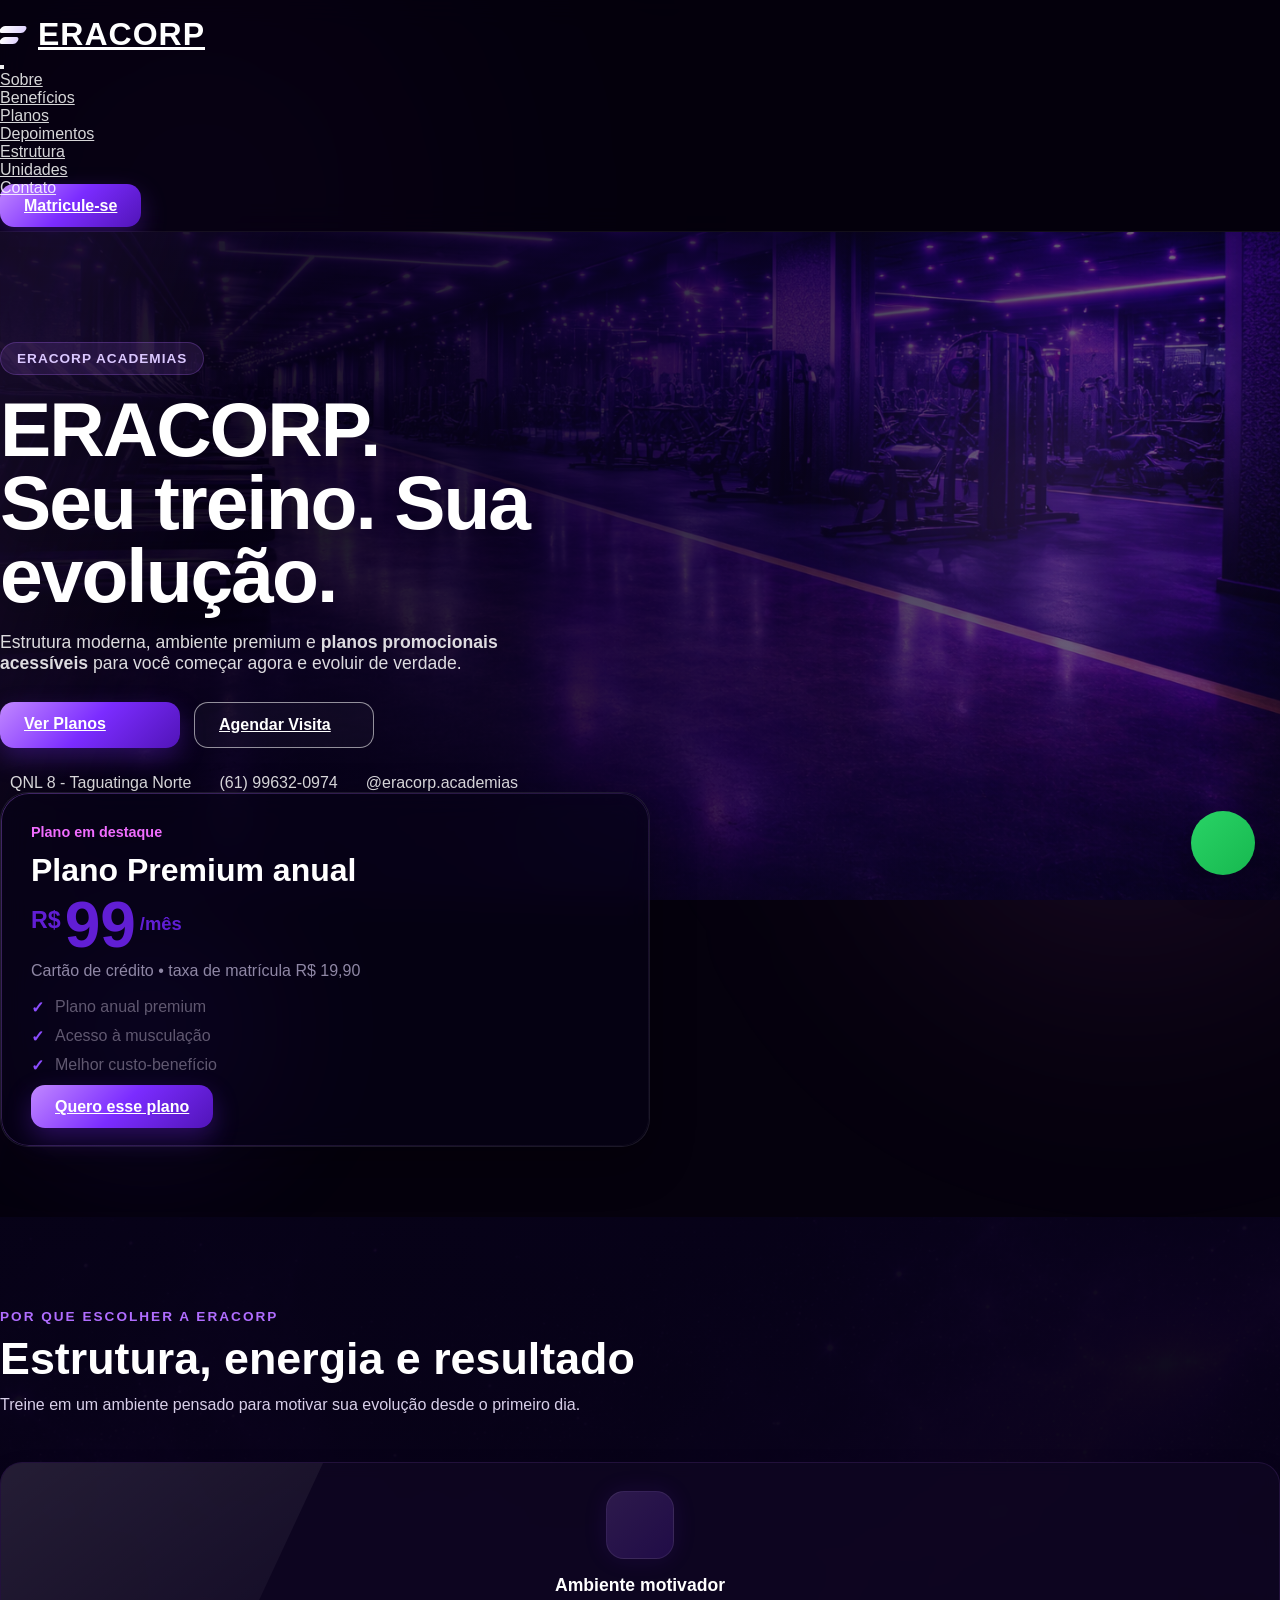
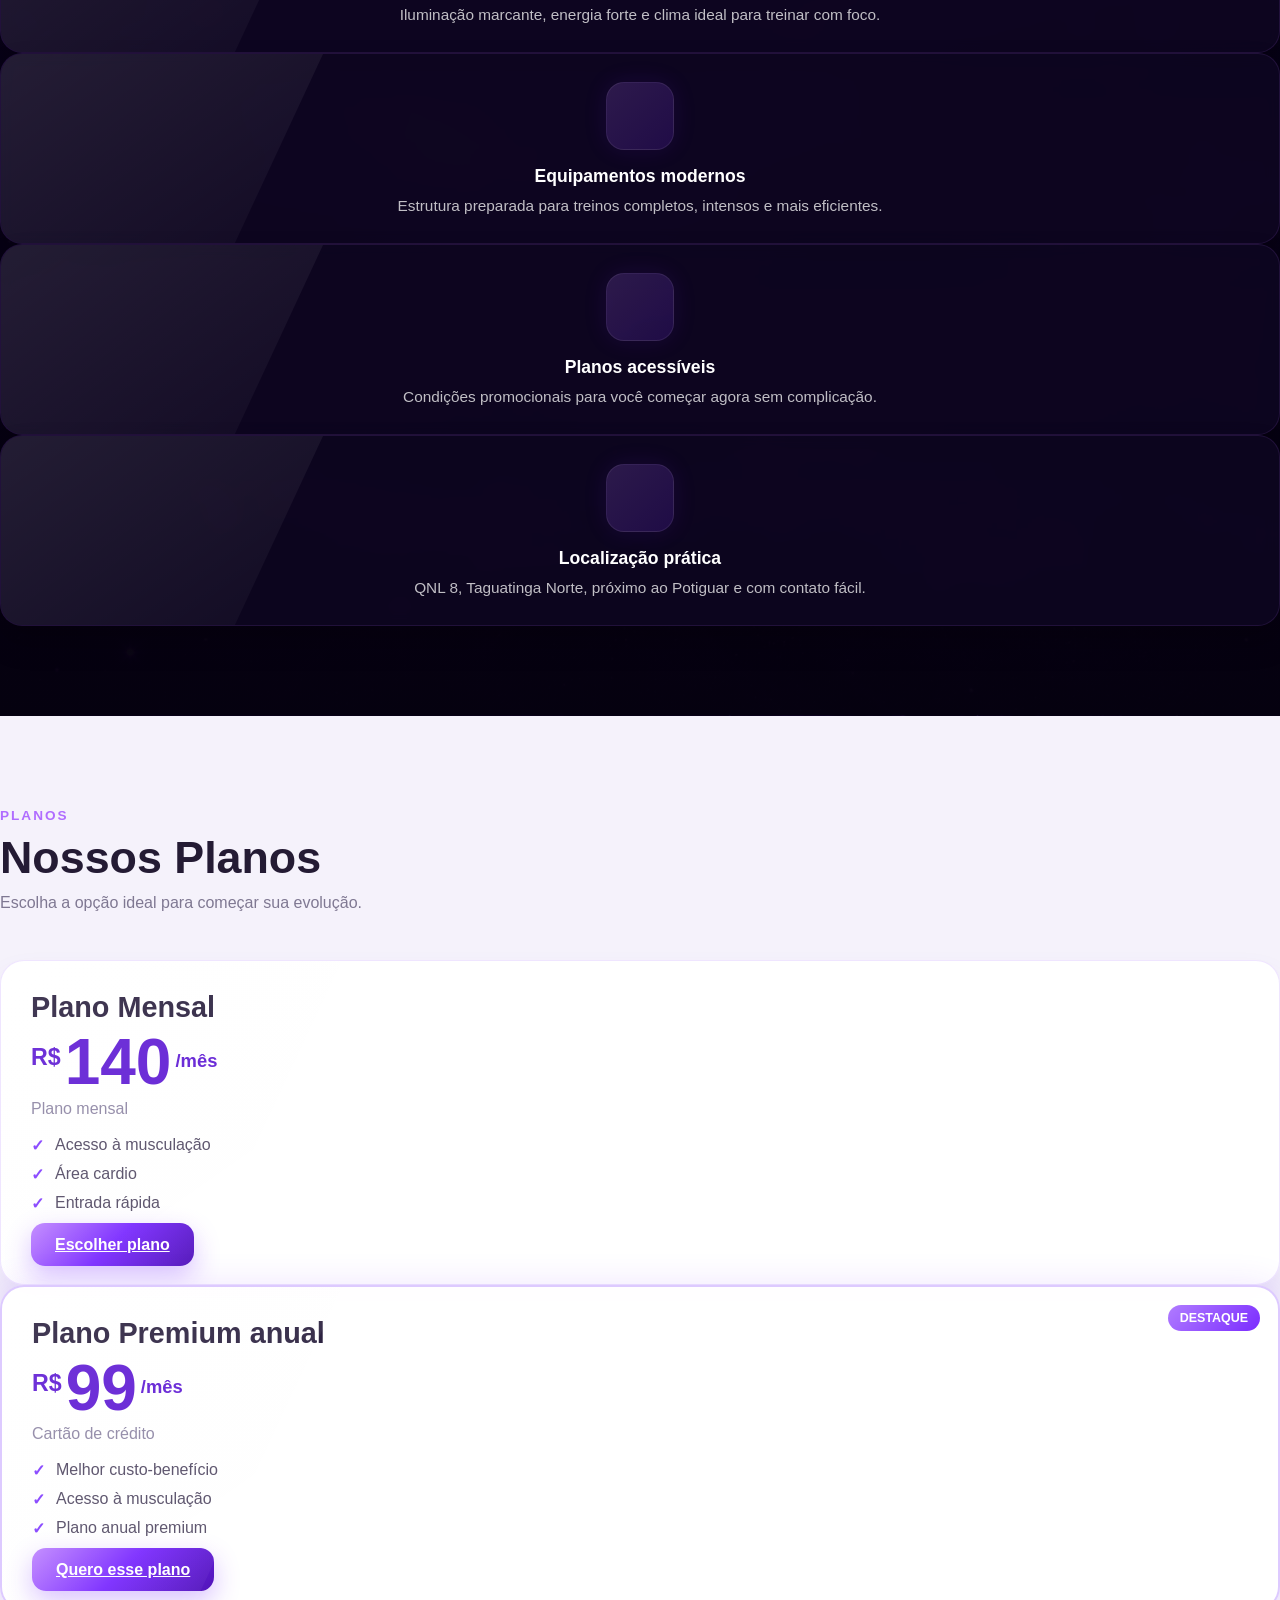
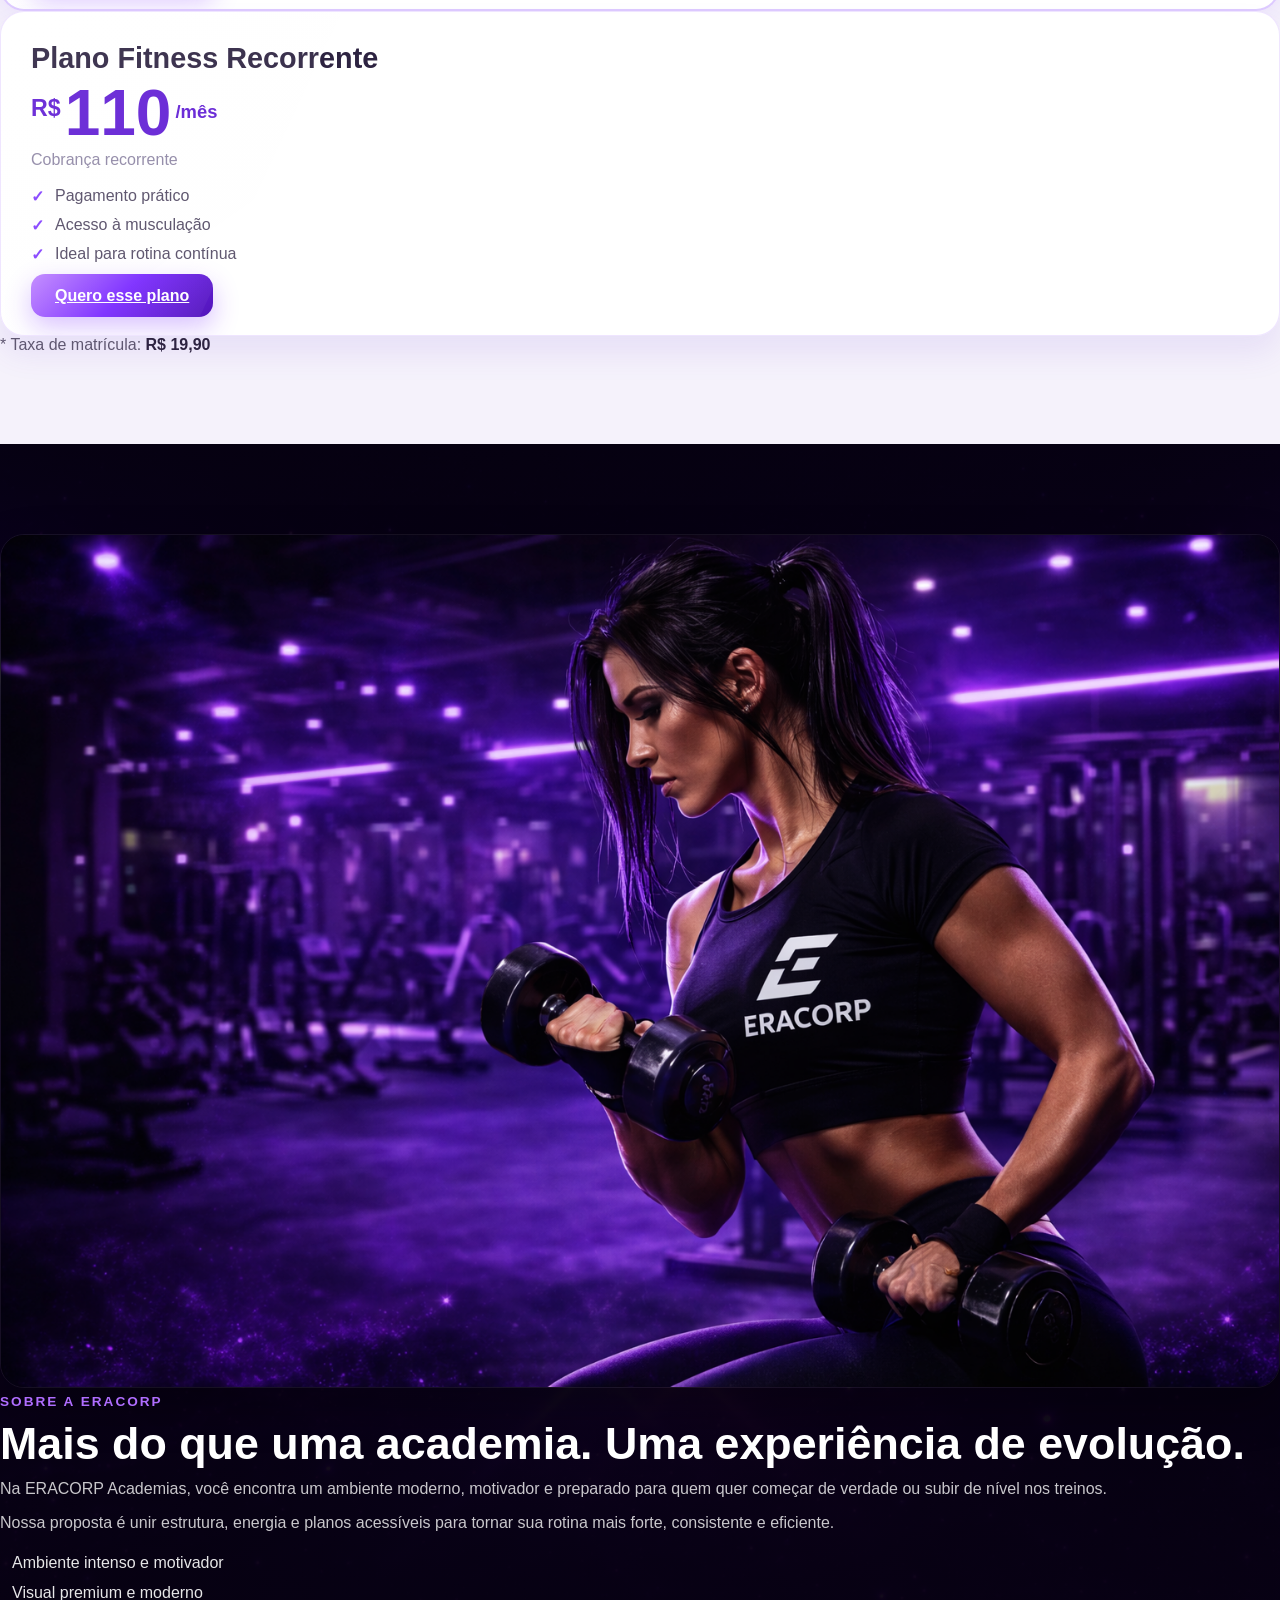
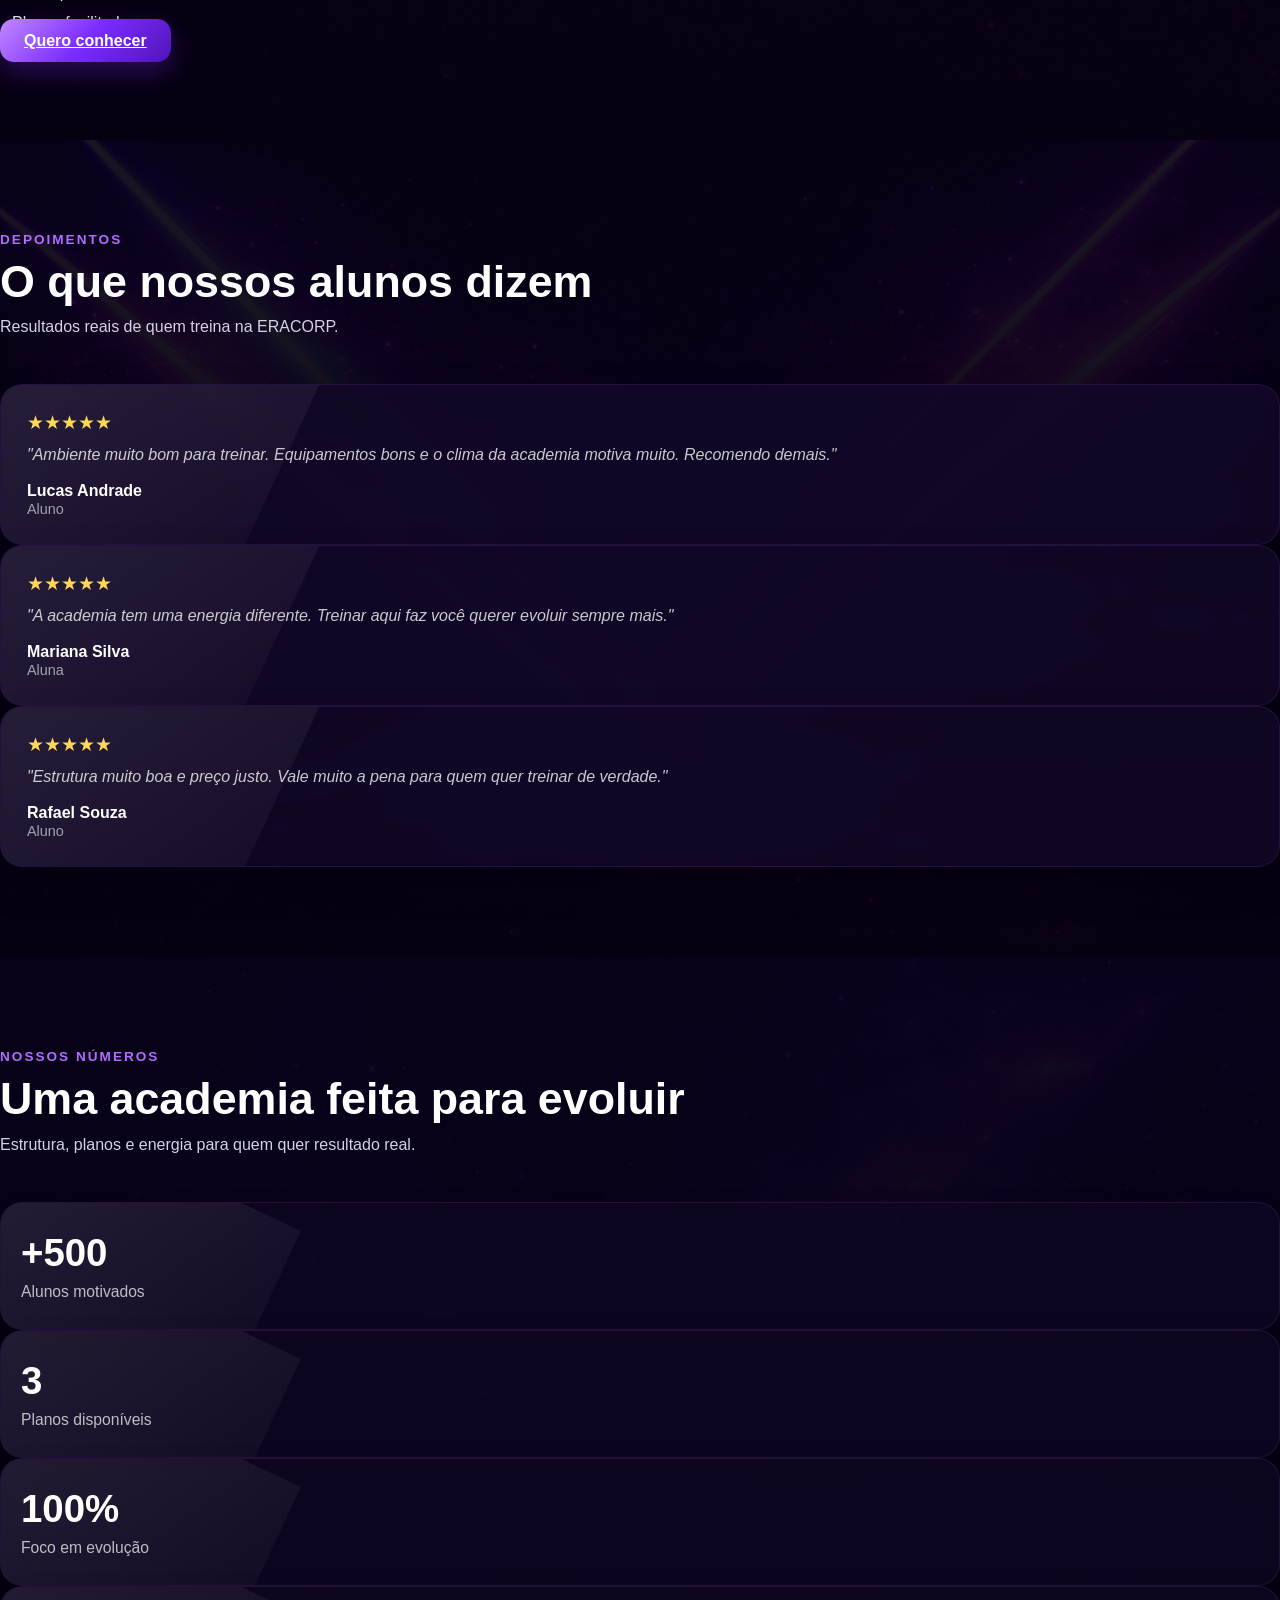
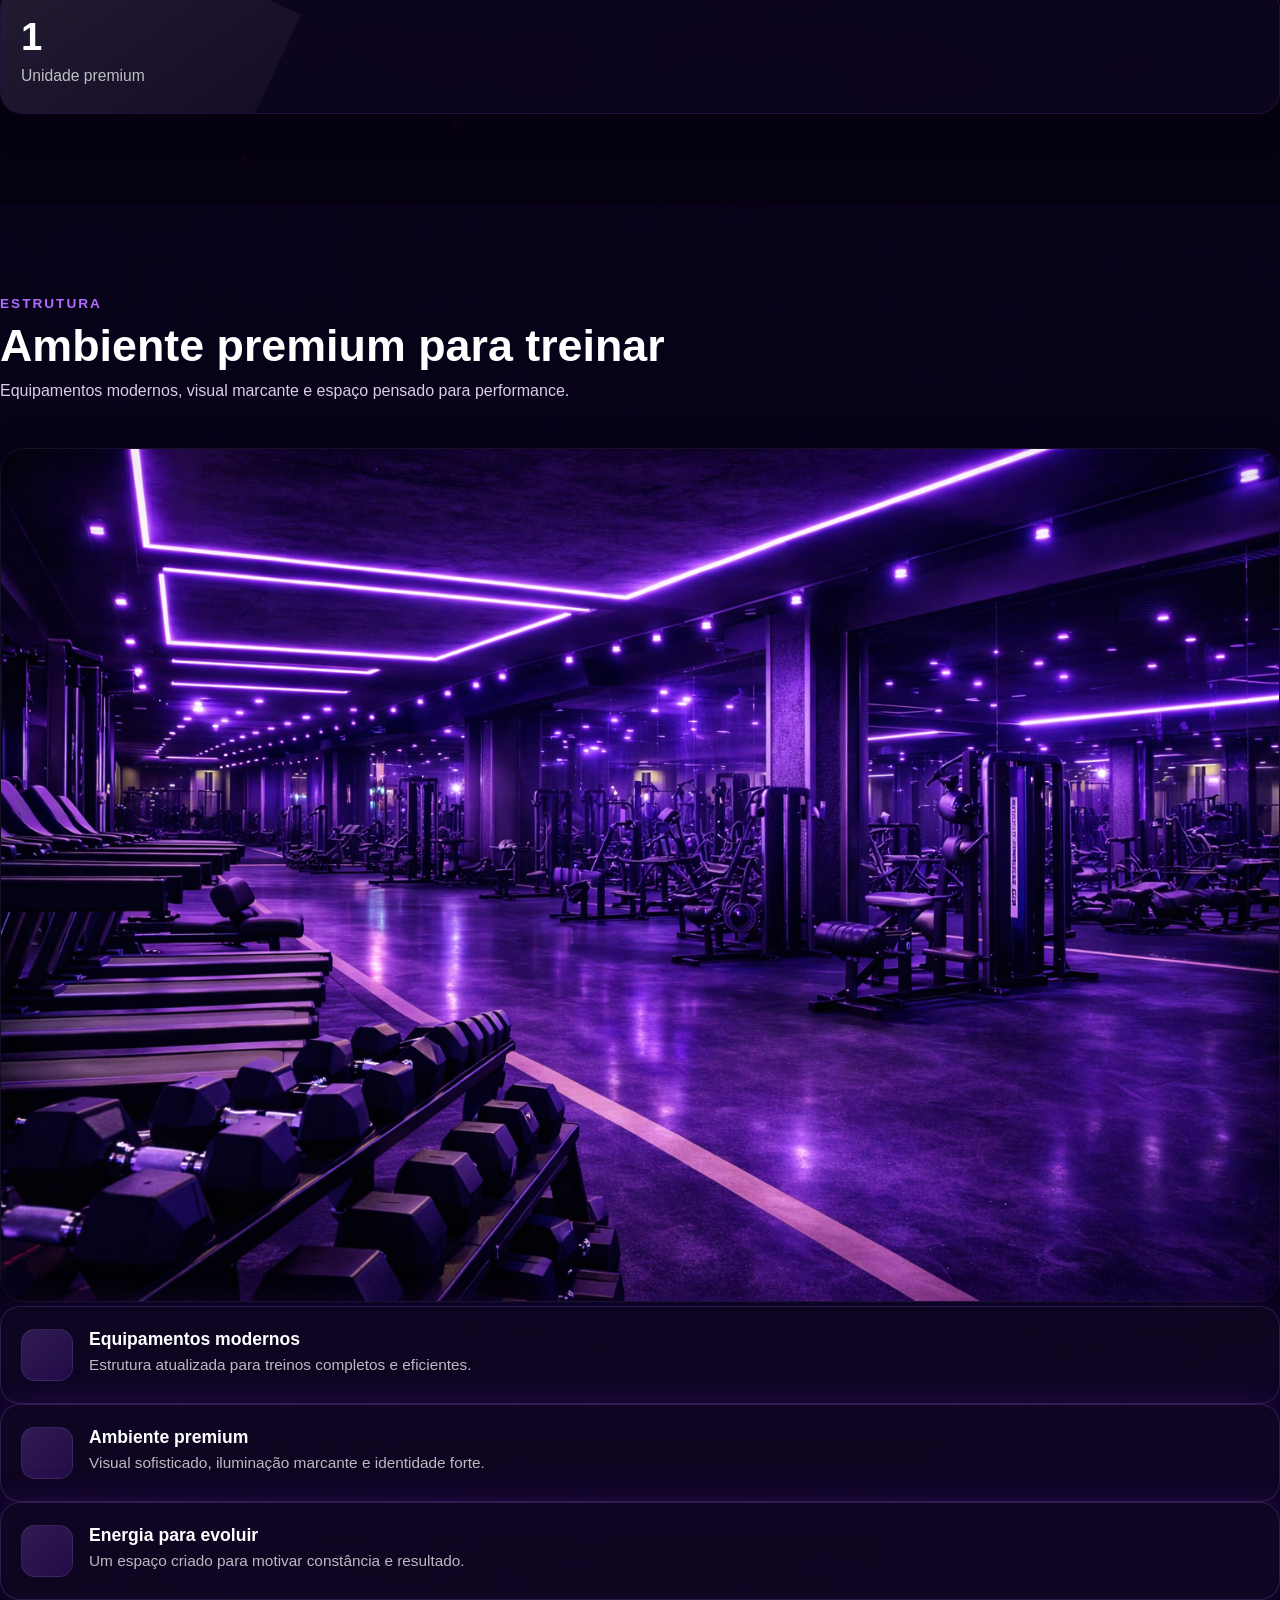
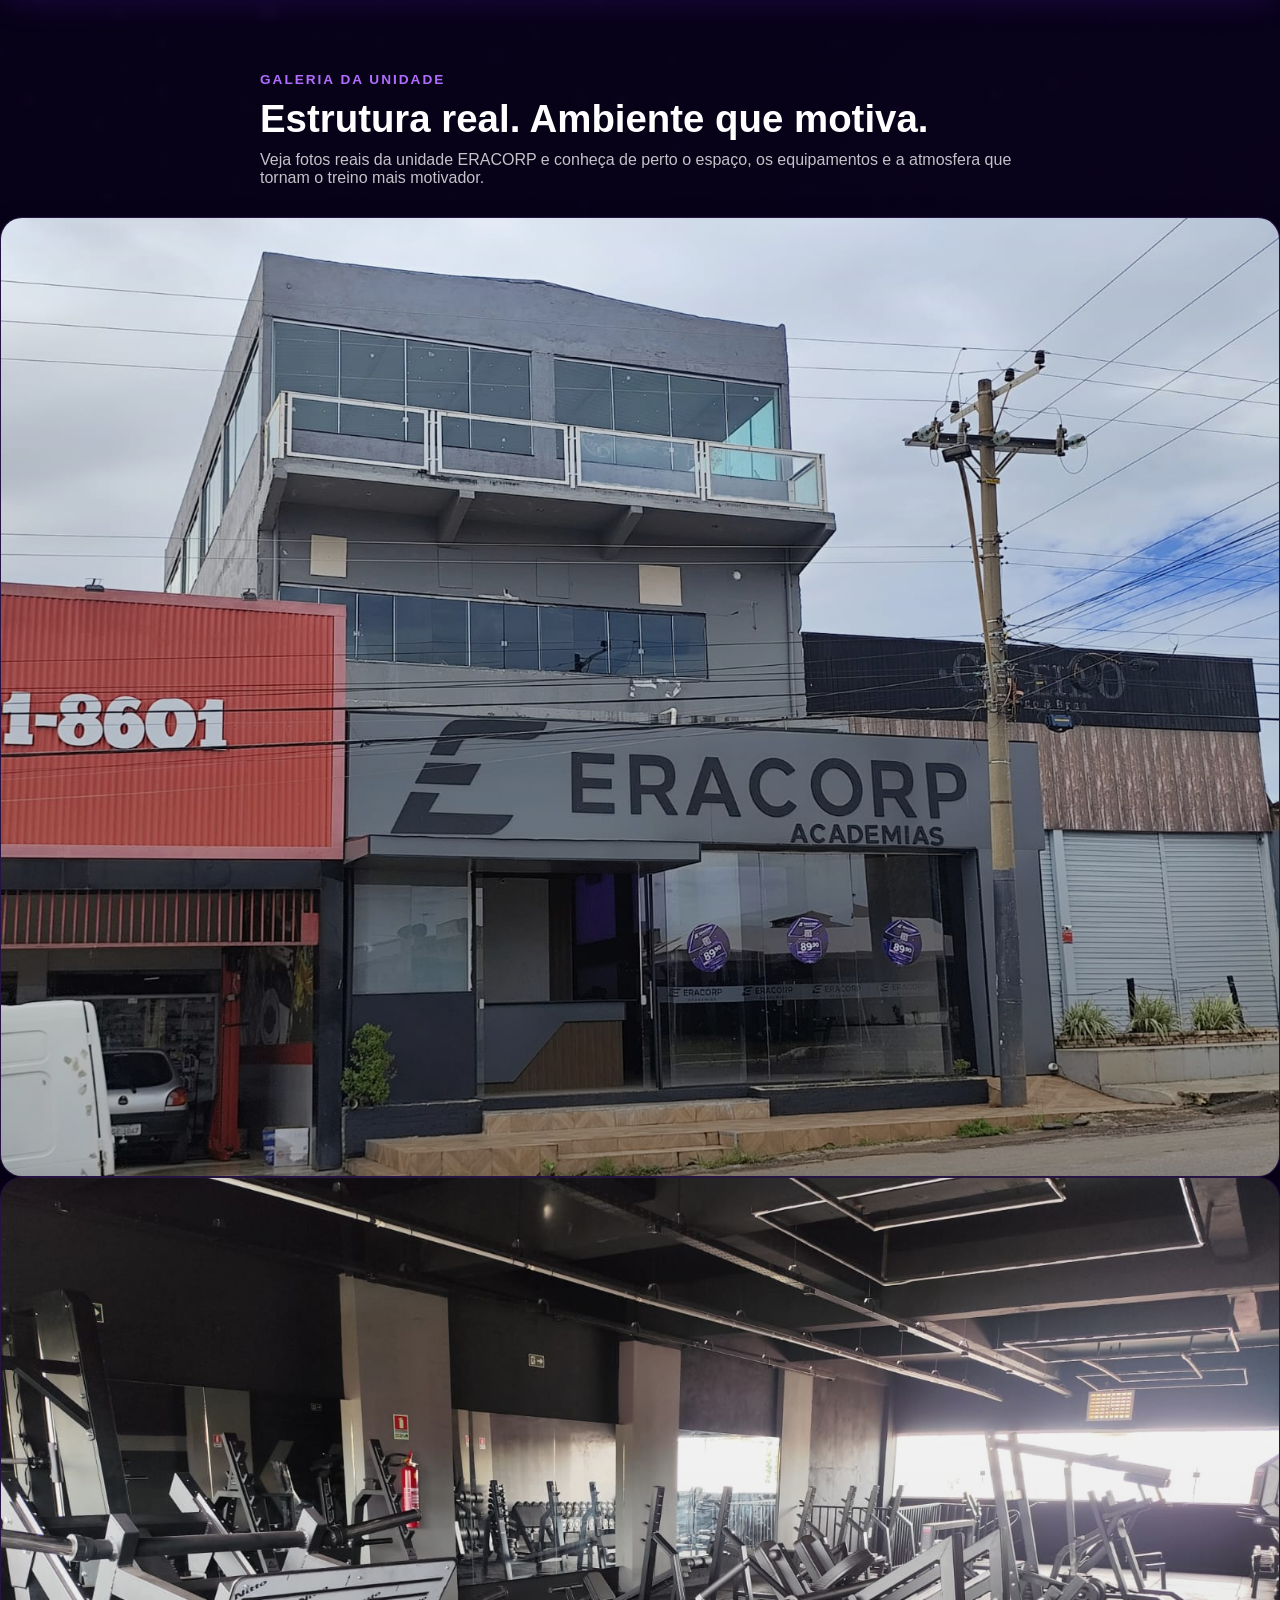
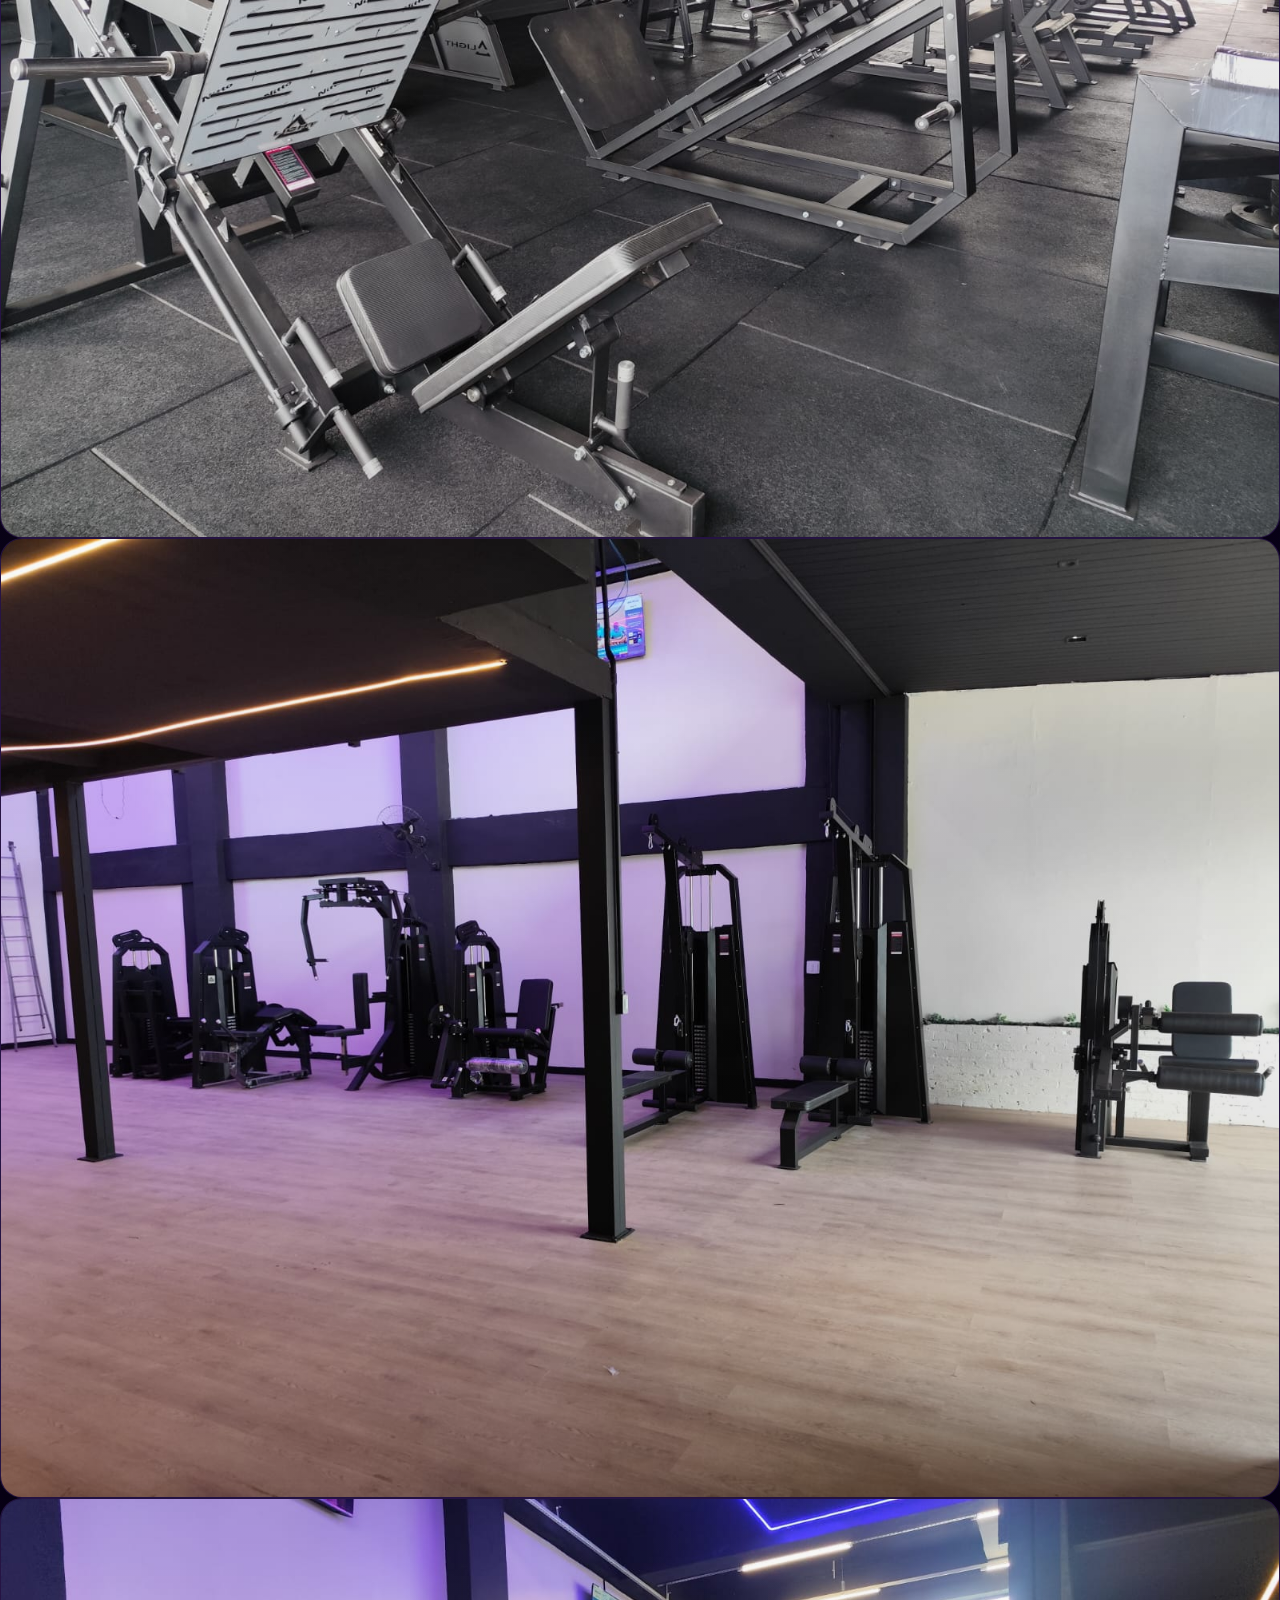
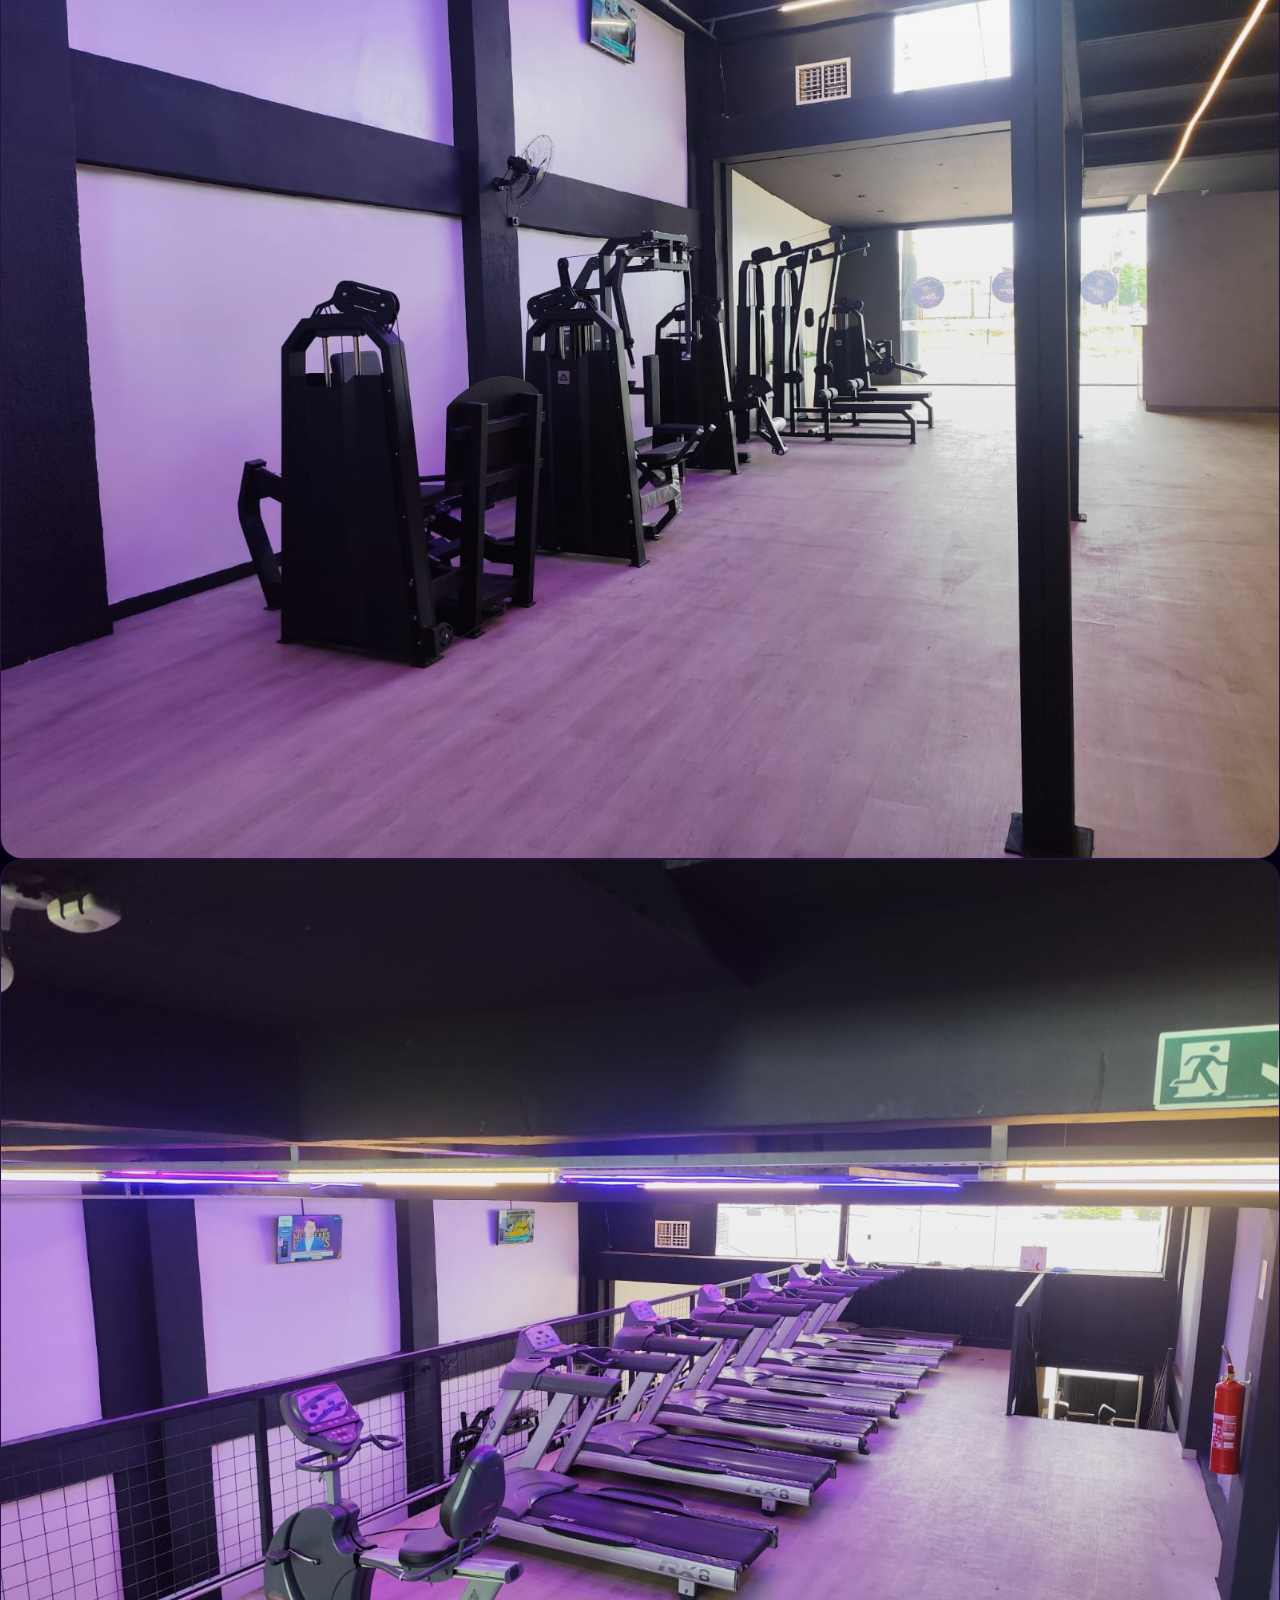
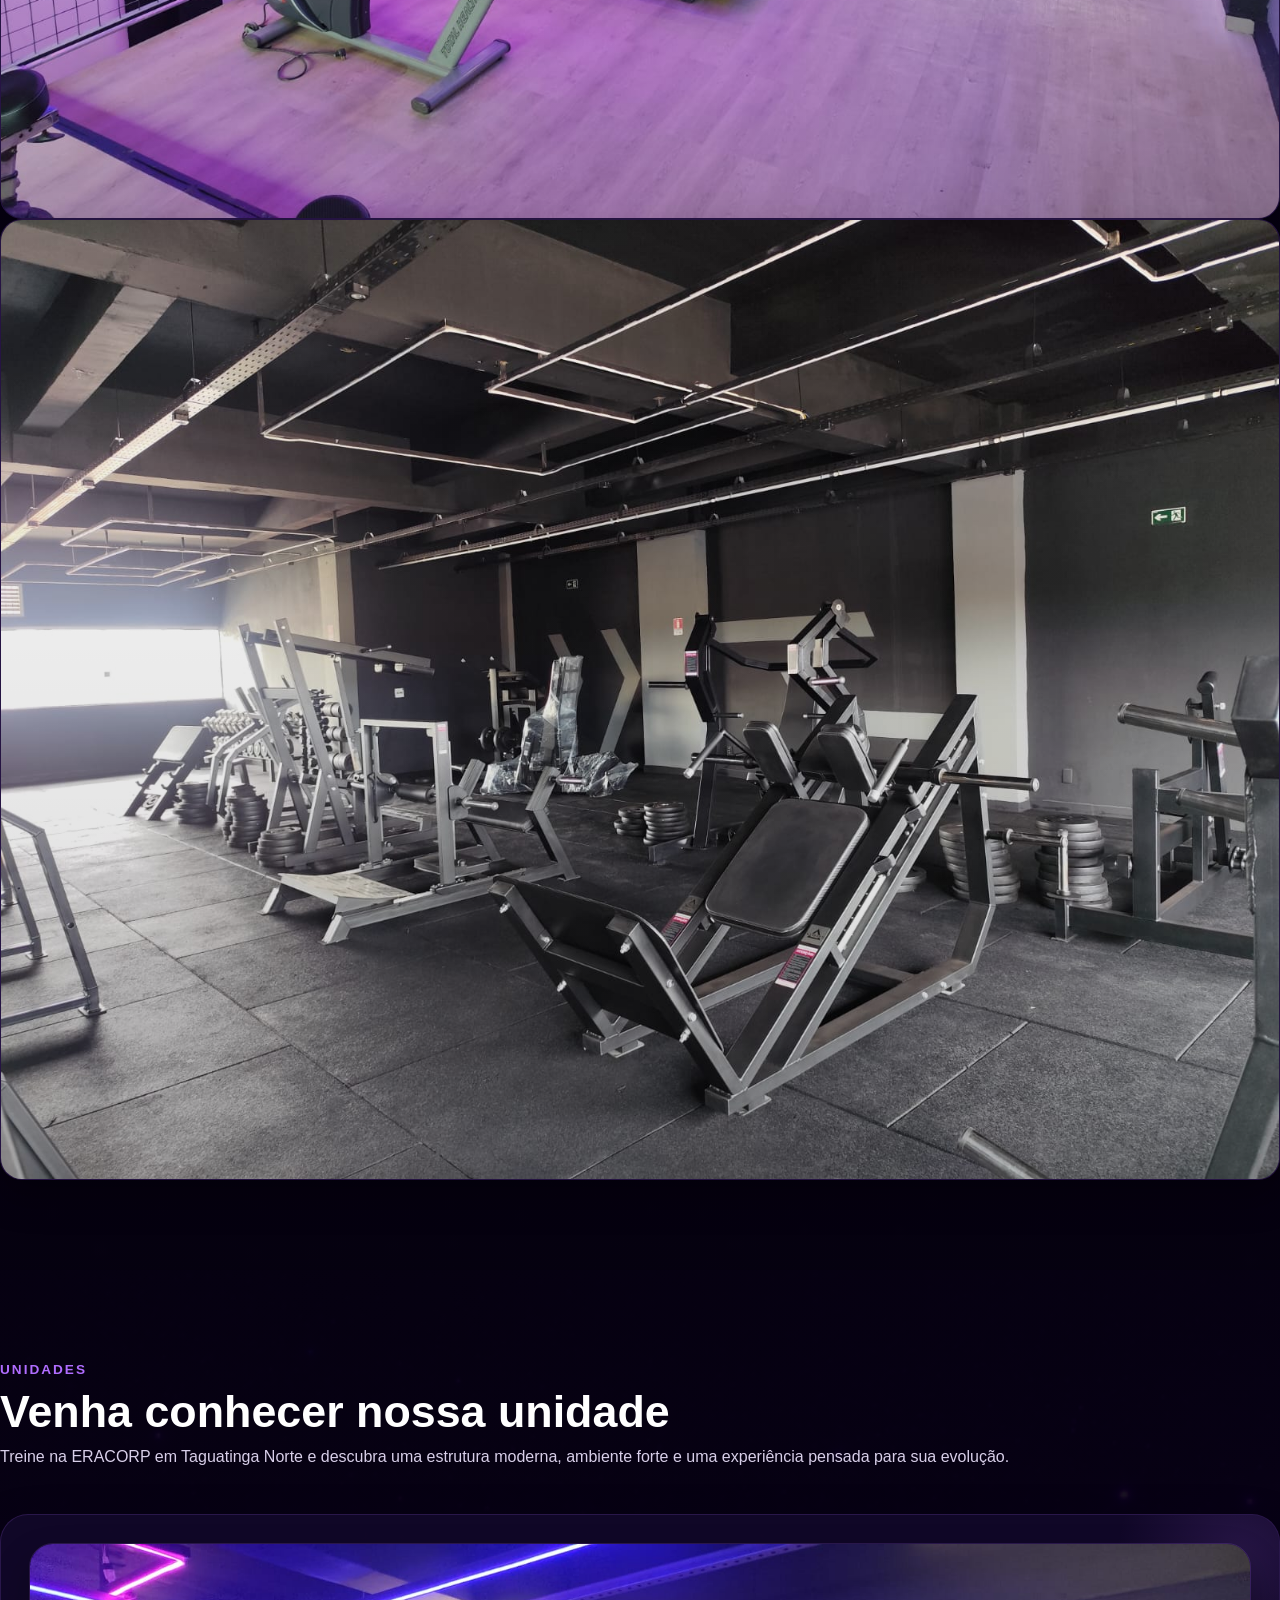
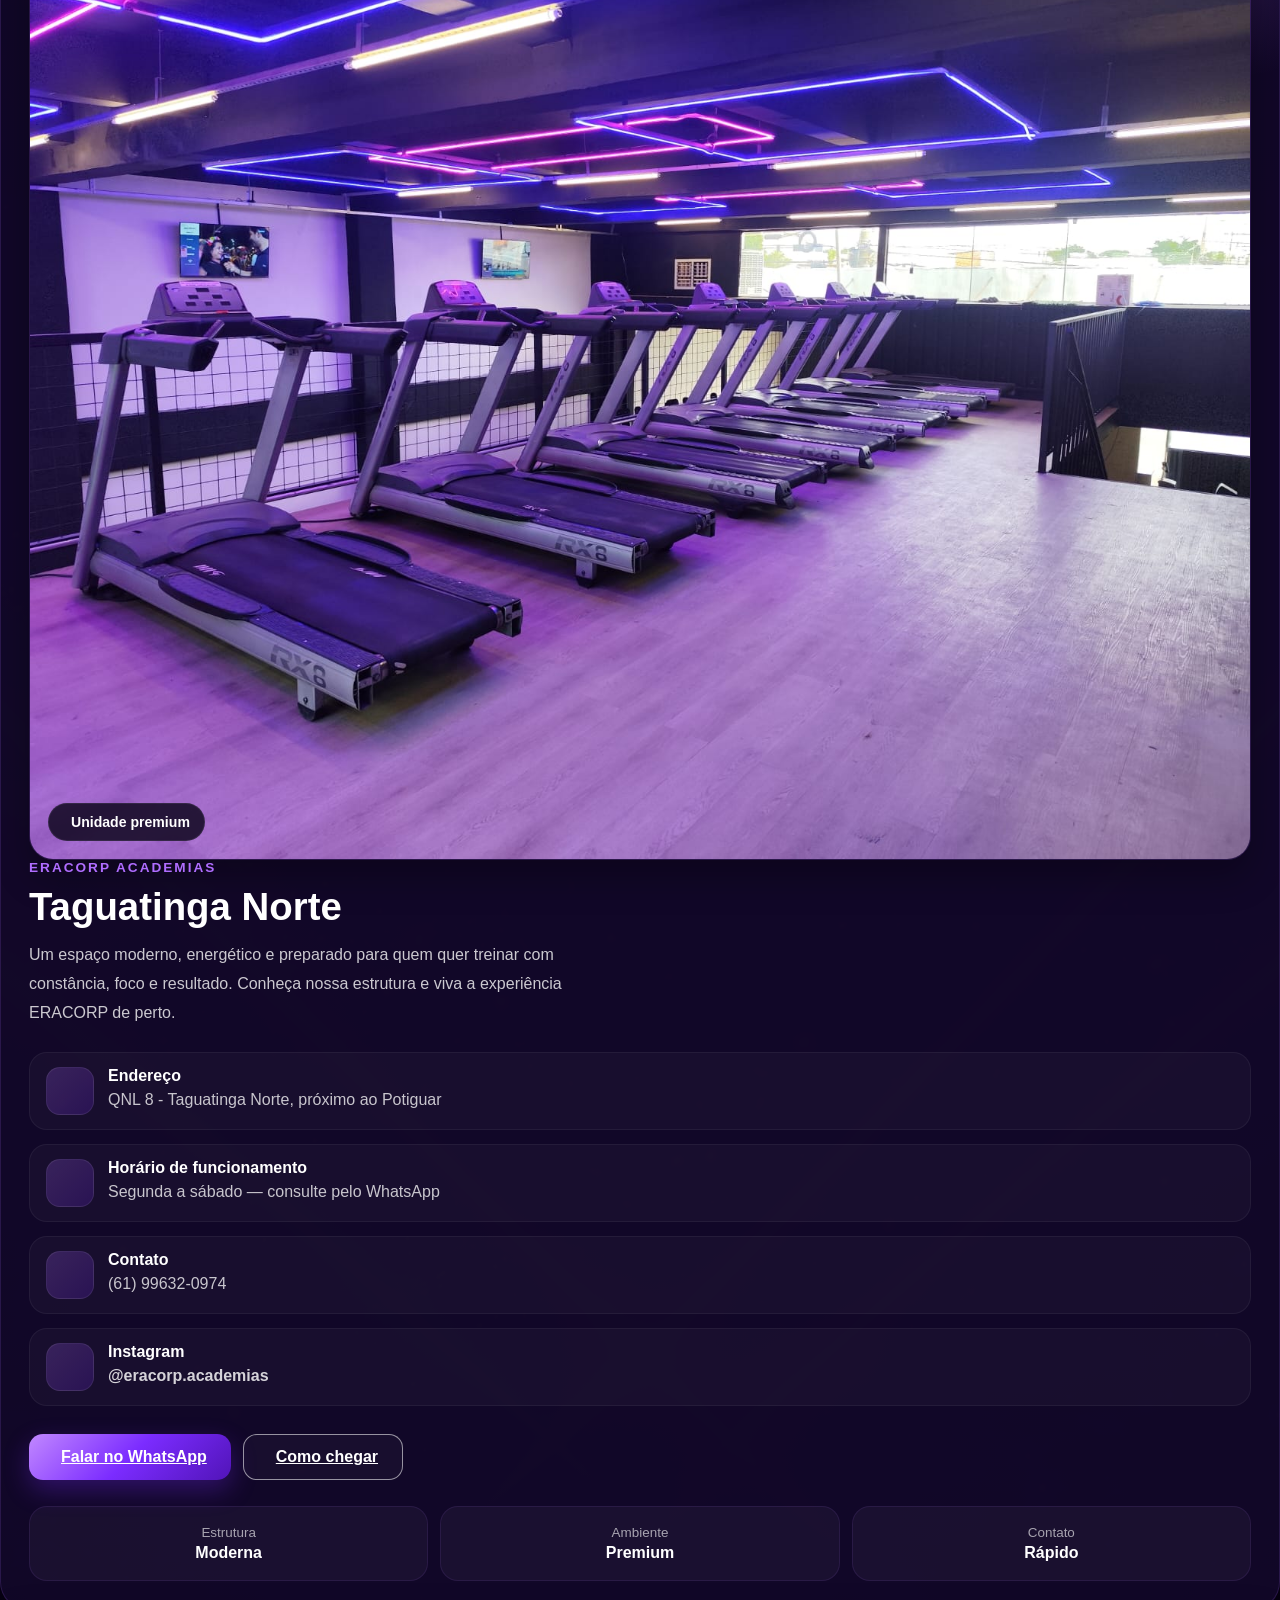
==== commit e969de6e: "Update print statement from 'Hello' to 'Goodbye'" ====
--- a/index.html
+++ b/index.html
@@ -1,38 +1,35 @@
 <!DOCTYPE html>
 <html lang="pt-BR">
 <head>
-  <meta charset="UTF-8" />
-  <meta name="viewport" content="width=device-width, initial-scale=1.0" />
-
-  <title>ERACORP Academias | Academia em Taguatinga Norte</title>
-
-  <meta
-    name="description"
-    content="Academia em Taguatinga Norte com equipamentos modernos, planos acessíveis e ambiente premium. Conheça a ERACORP Academias."
-  />
-  <meta
-    name="keywords"
-    content="academia em Taguatinga Norte, academia DF, musculação Taguatinga, ERACORP Academias, academia perto de mim"
-  />
-  <meta name="author" content="ERACORP Academias" />
-
-  <link rel="preconnect" href="https://fonts.googleapis.com" />
-  <link rel="preconnect" href="https://fonts.gstatic.com" crossorigin />
-  <link
-    href="https://fonts.googleapis.com/css2?family=Inter:wght@400;500;600;700;800;900&display=swap"
-    rel="stylesheet"
-  />
-
-  <link
-    href="https://cdn.jsdelivr.net/npm/bootstrap@5.3.3/dist/css/bootstrap.min.css"
-    rel="stylesheet"
-  />
-  <link
-    rel="stylesheet"
-    href="https://cdn.jsdelivr.net/npm/bootstrap-icons@1.11.3/font/bootstrap-icons.min.css"
-  />
-
-  <link rel="stylesheet" href="css/style.css" />
+
+<meta charset="UTF-8">
+<meta name="viewport" content="width=device-width, initial-scale=1.0">
+
+<title>ERACORP Academia | Academia em Taguatinga Norte</title>
+
+<meta name="description" content="ERACORP Academia em Taguatinga Norte. Estrutura moderna, equipamentos profissionais, ambiente premium e planos acessíveis para quem busca evolução real.">
+
+<meta name="keywords" content="academia taguatinga norte, academia em taguatinga, academia df, musculação taguatinga norte, academia perto de mim">
+
+<meta name="robots" content="index, follow">
+
+<meta name="author" content="ERACORP Academia">
+
+<meta property="og:title" content="ERACORP Academia | Academia em Taguatinga Norte">
+<meta property="og:description" content="Academia em Taguatinga Norte com equipamentos modernos e planos acessíveis. Conheça a ERACORP Academia.">
+<meta property="og:type" content="website">
+<meta property="og:url" content="https://lexissantosz.github.io/eracorp-gym-website/">
+
+<meta property="og:image" content="https://lexissantosz.github.io/eracorp-gym-website/arquivos/Imagem/hero.png">
+
+<meta name="theme-color" content="#5b2cff">
+
+<link rel="canonical" href="https://lexissantosz.github.io/eracorp-gym-website/">
+
+<link rel="icon" type="image/png" href="arquivos/logo/favicon.png">
+
+<link rel="stylesheet" href="css/style.css">
+
 </head>
 <body>
 
@@ -864,4 +861,4 @@
   <script src="https://cdn.jsdelivr.net/npm/bootstrap@5.3.3/dist/js/bootstrap.bundle.min.js"></script>
   <script src="js/script.js"></script>
 </body>
-</html>+</html>
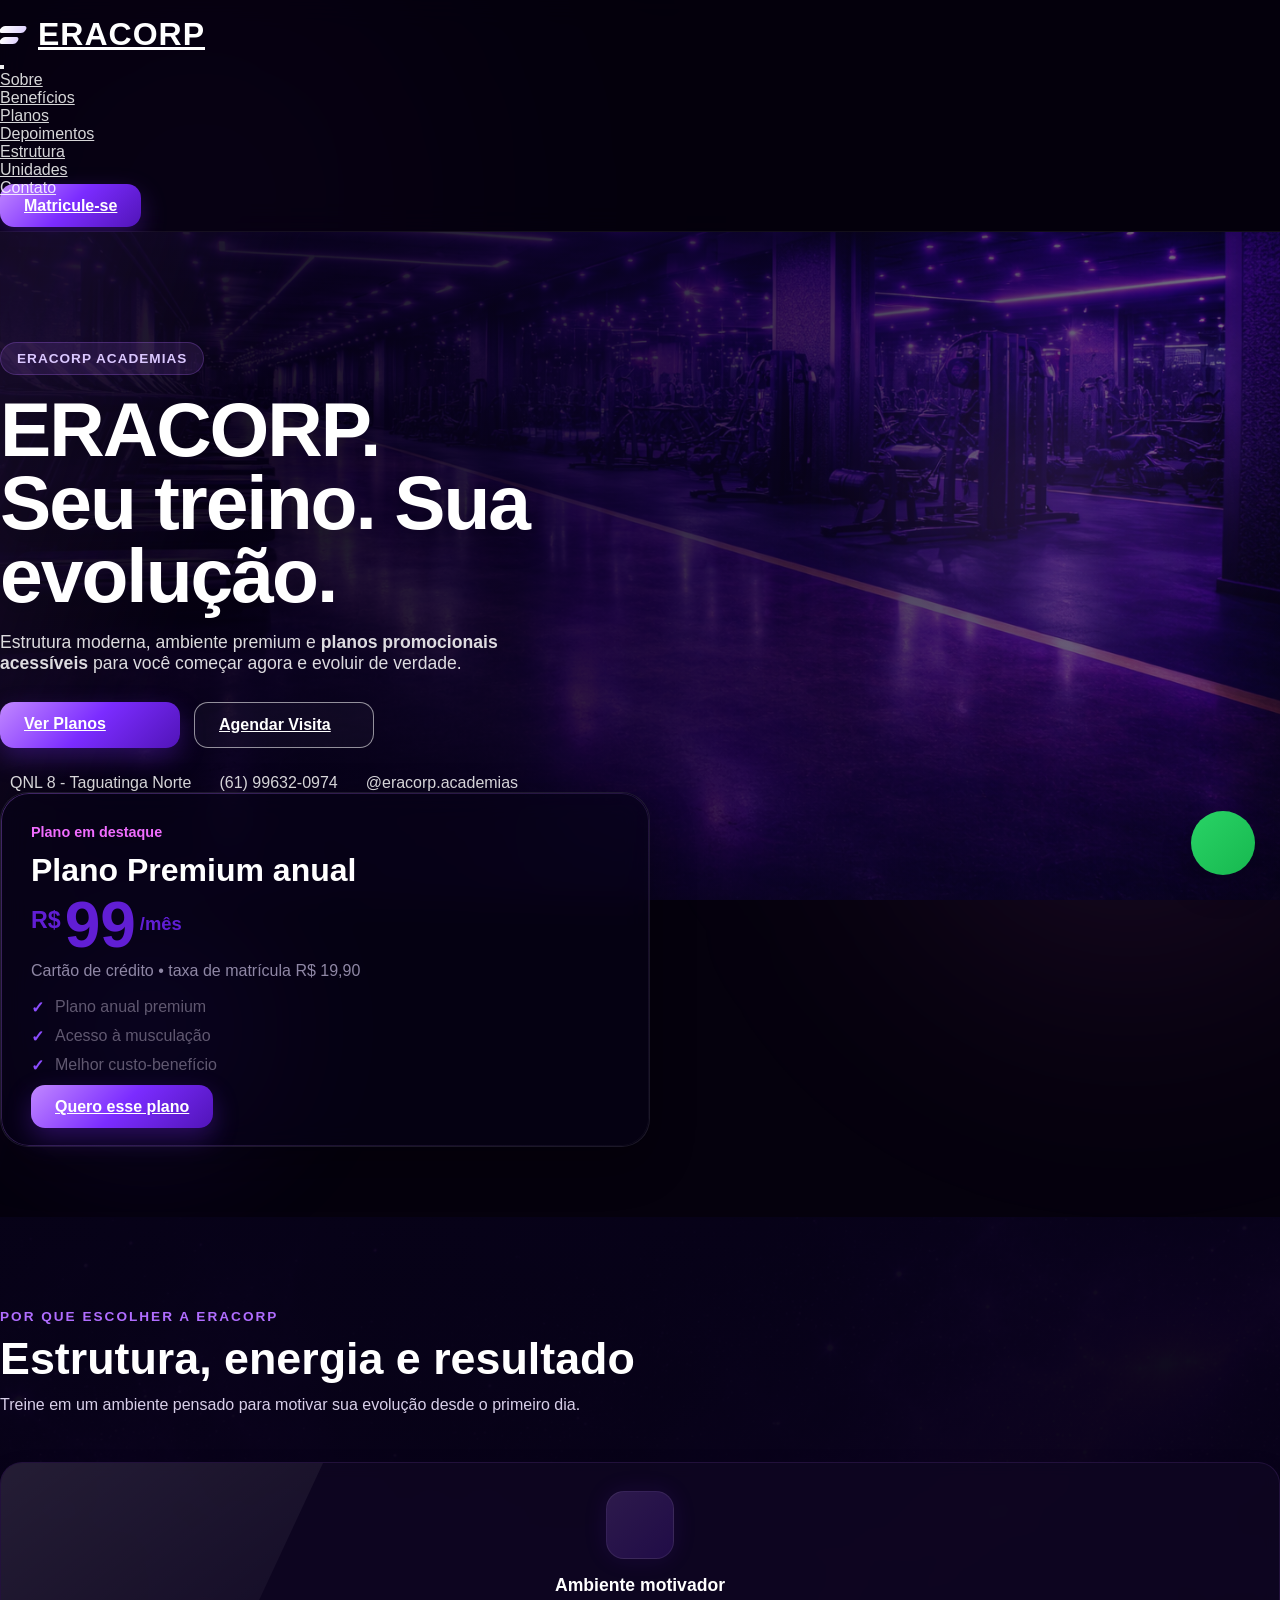
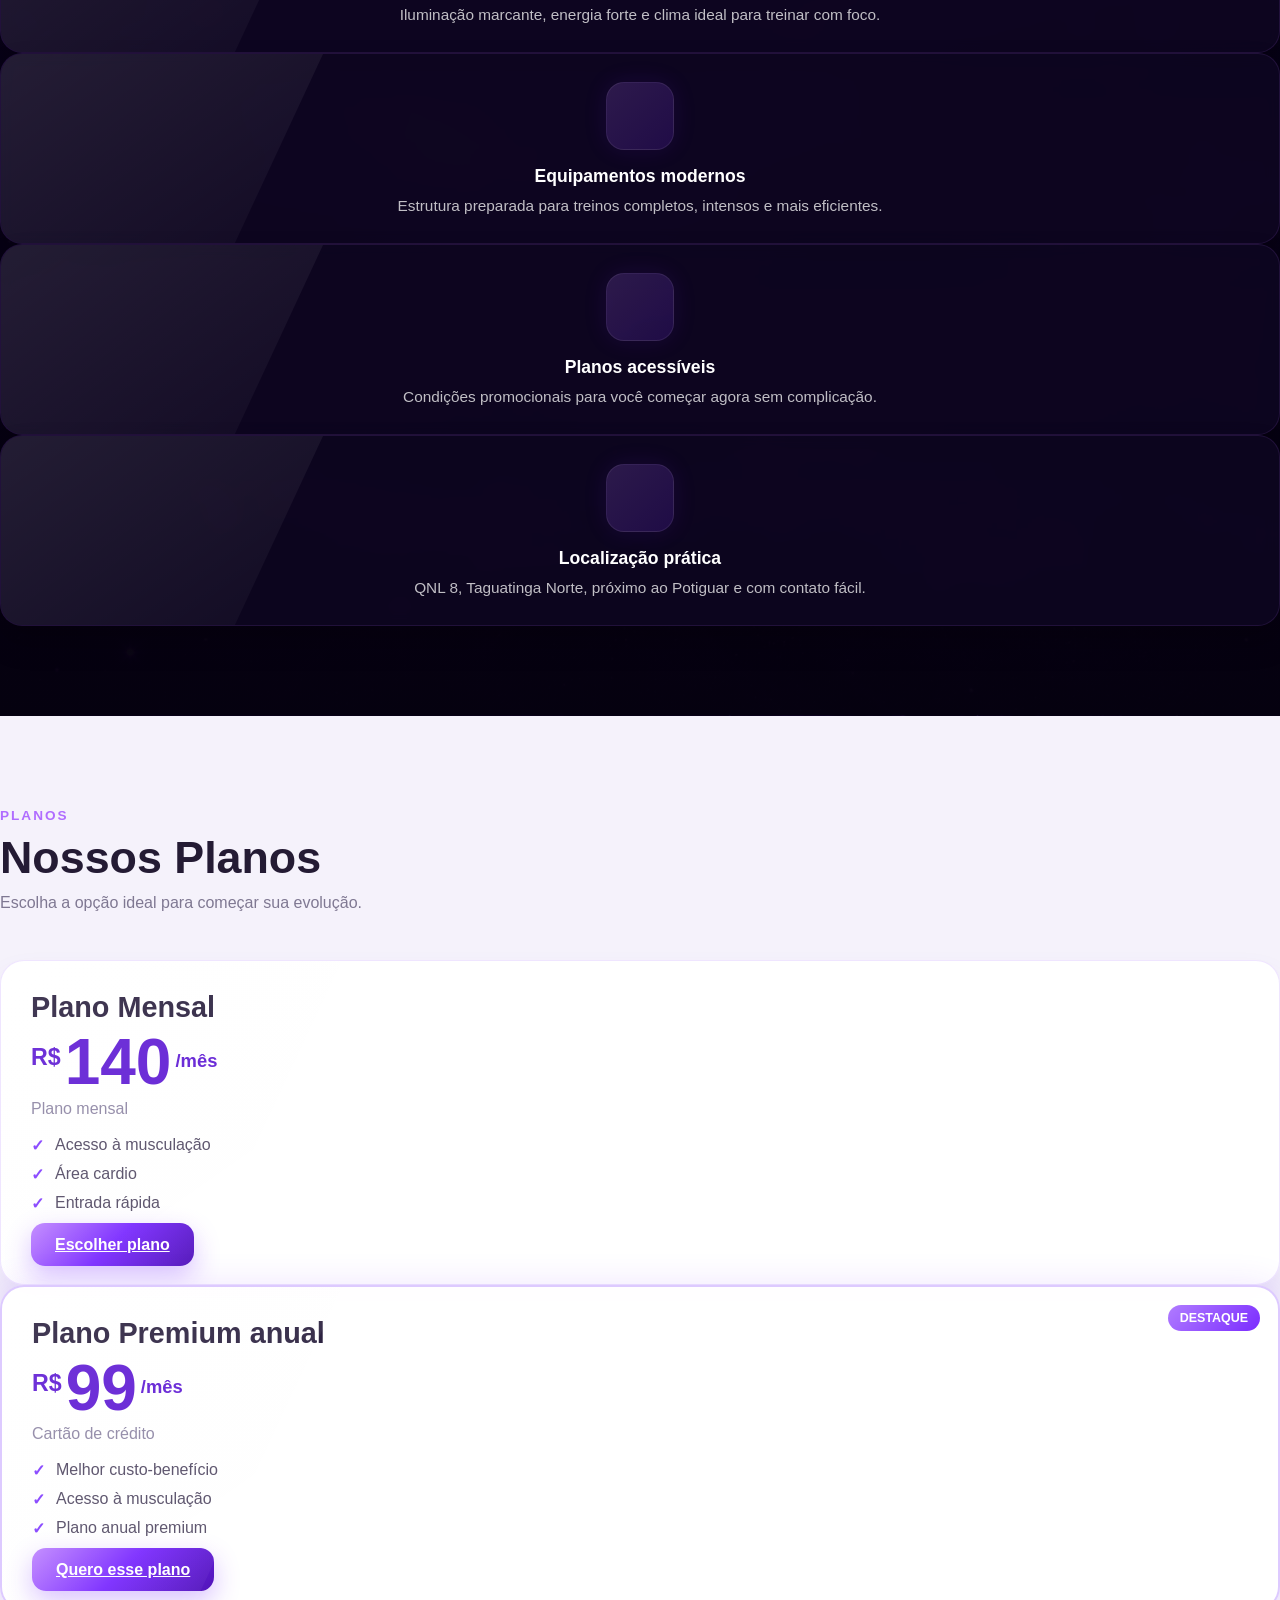
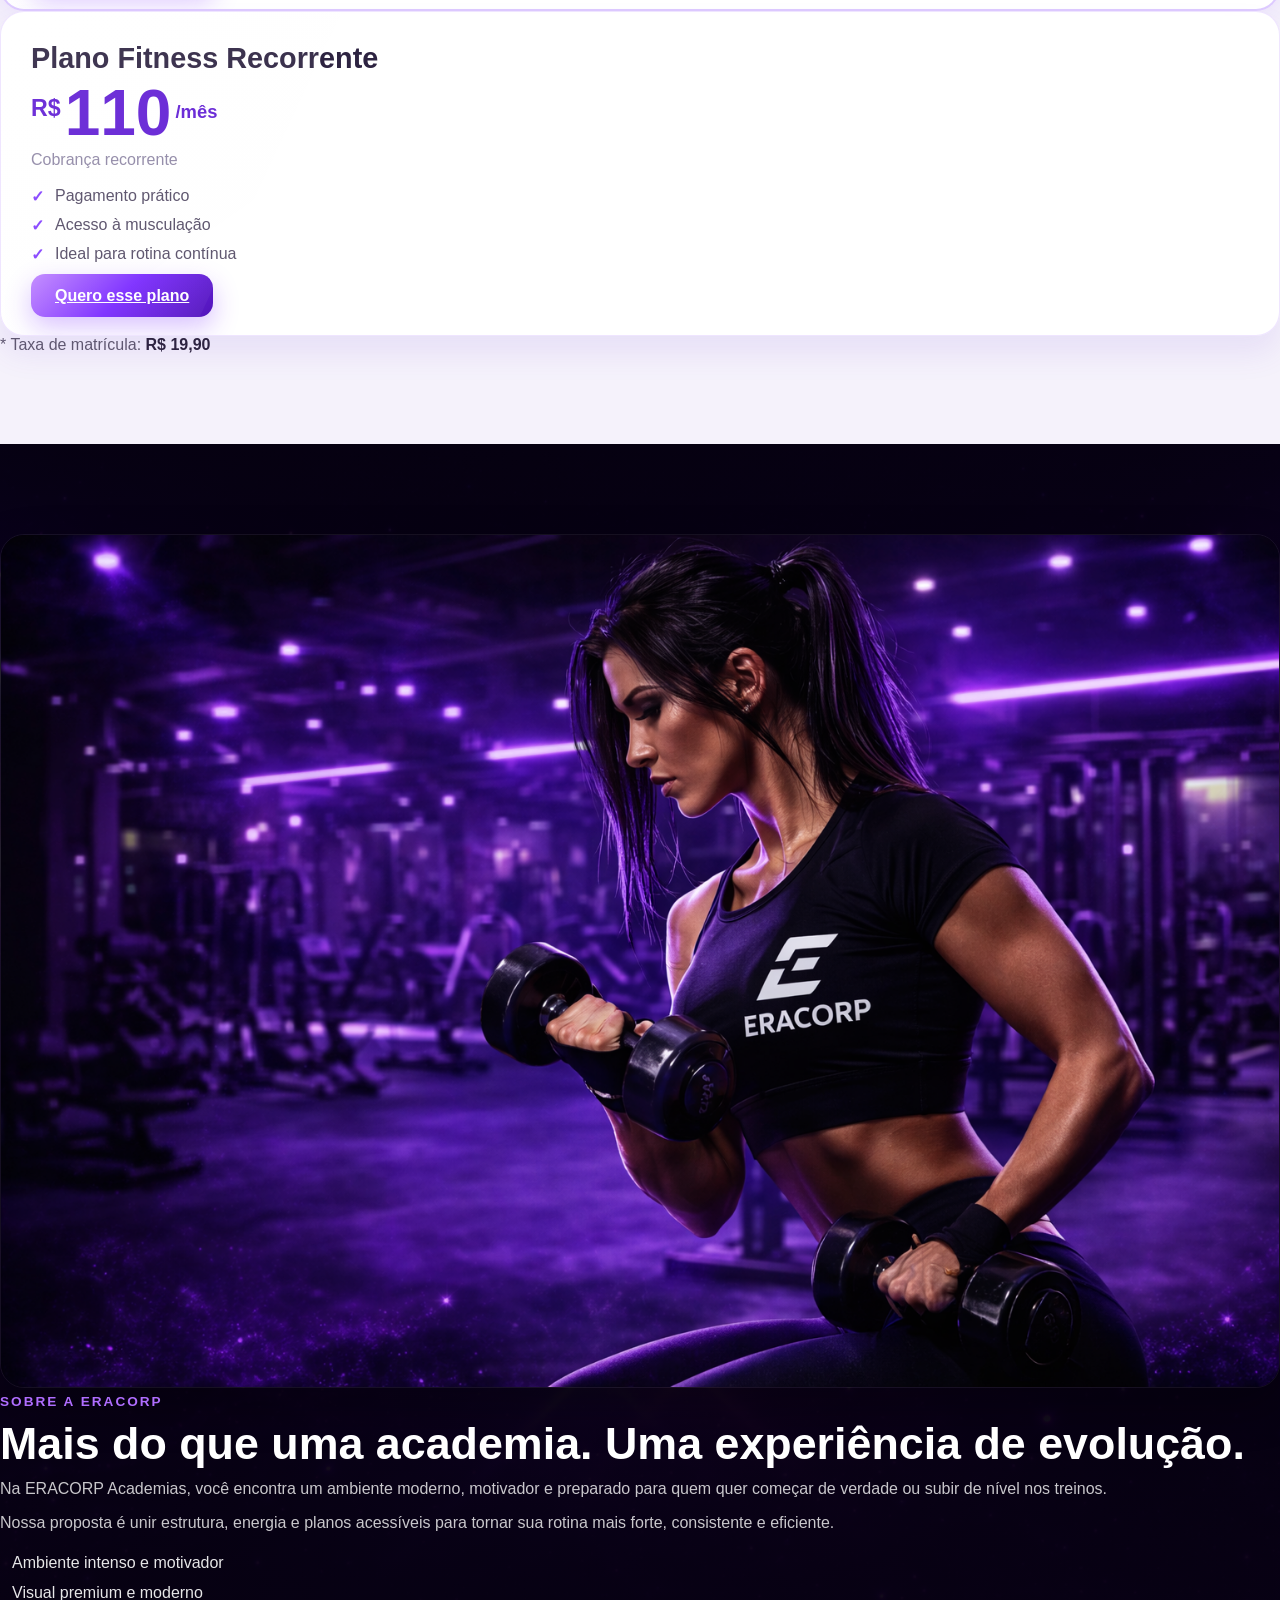
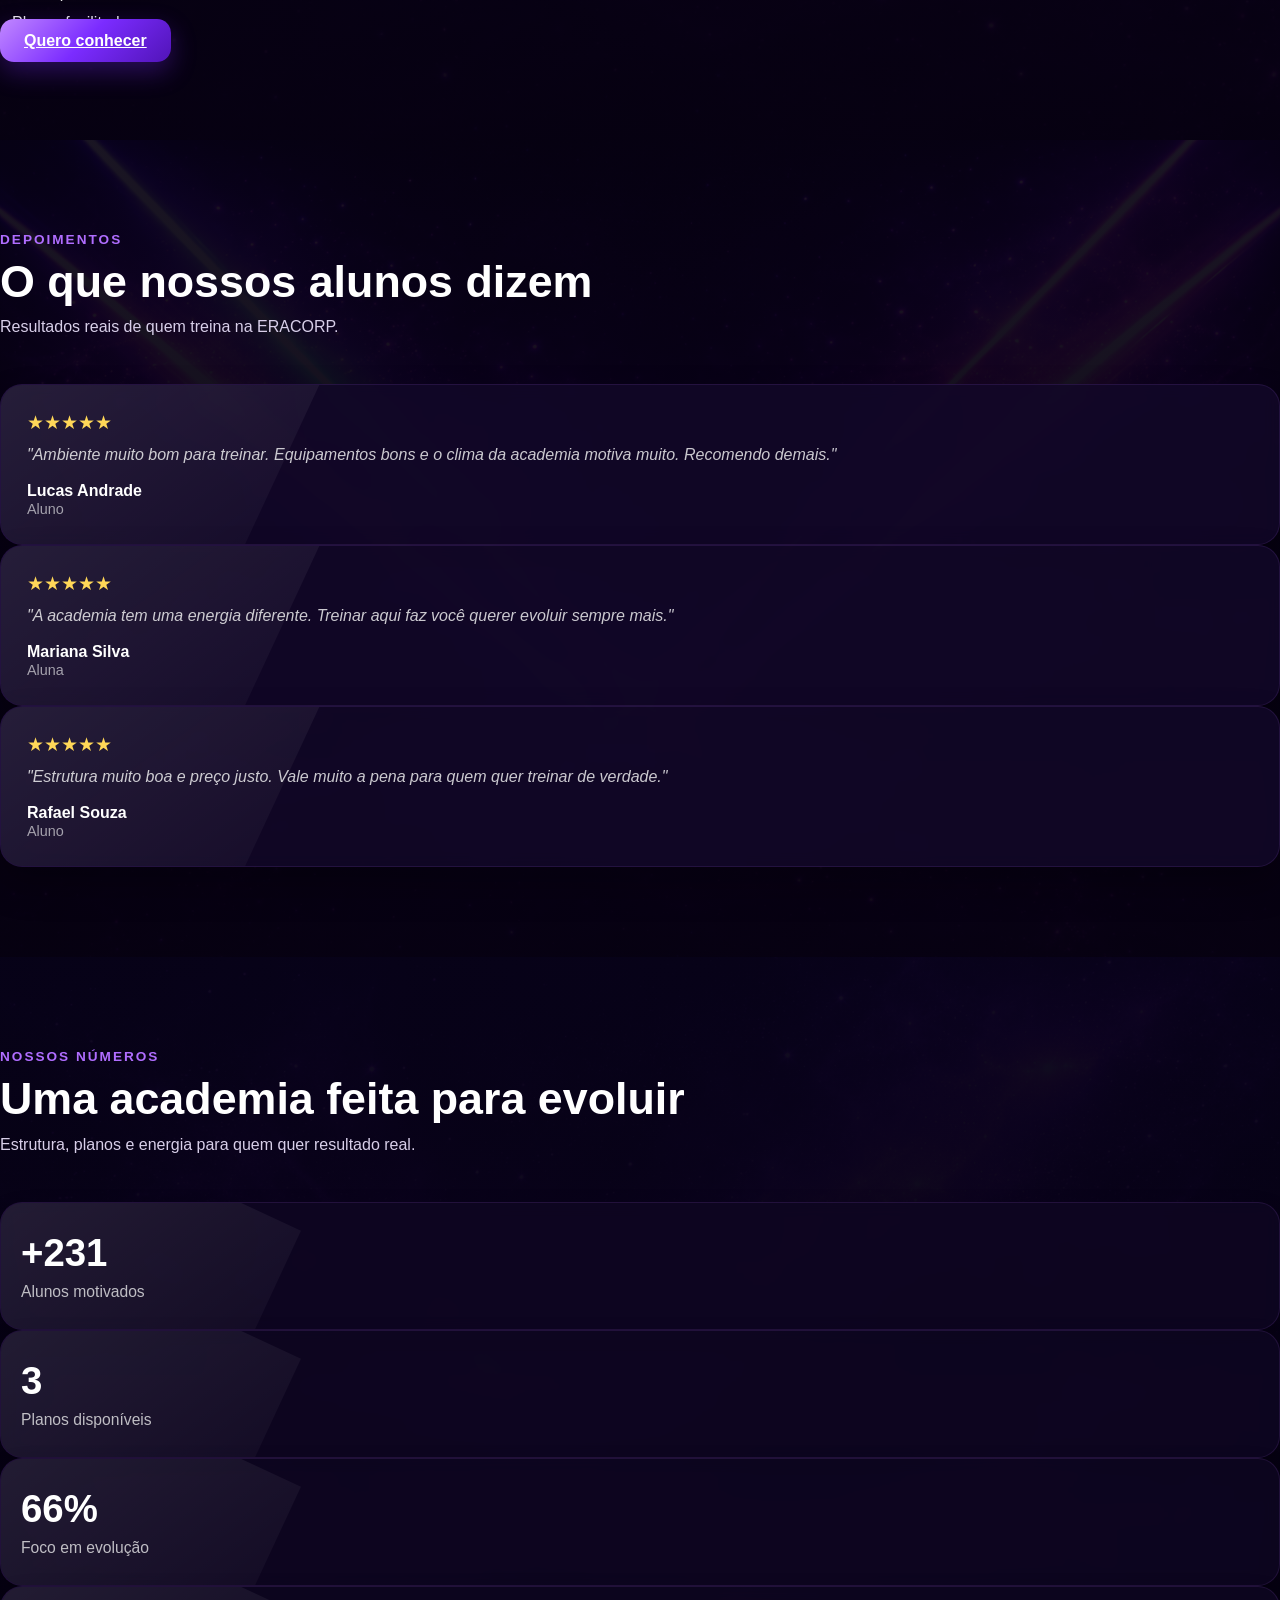
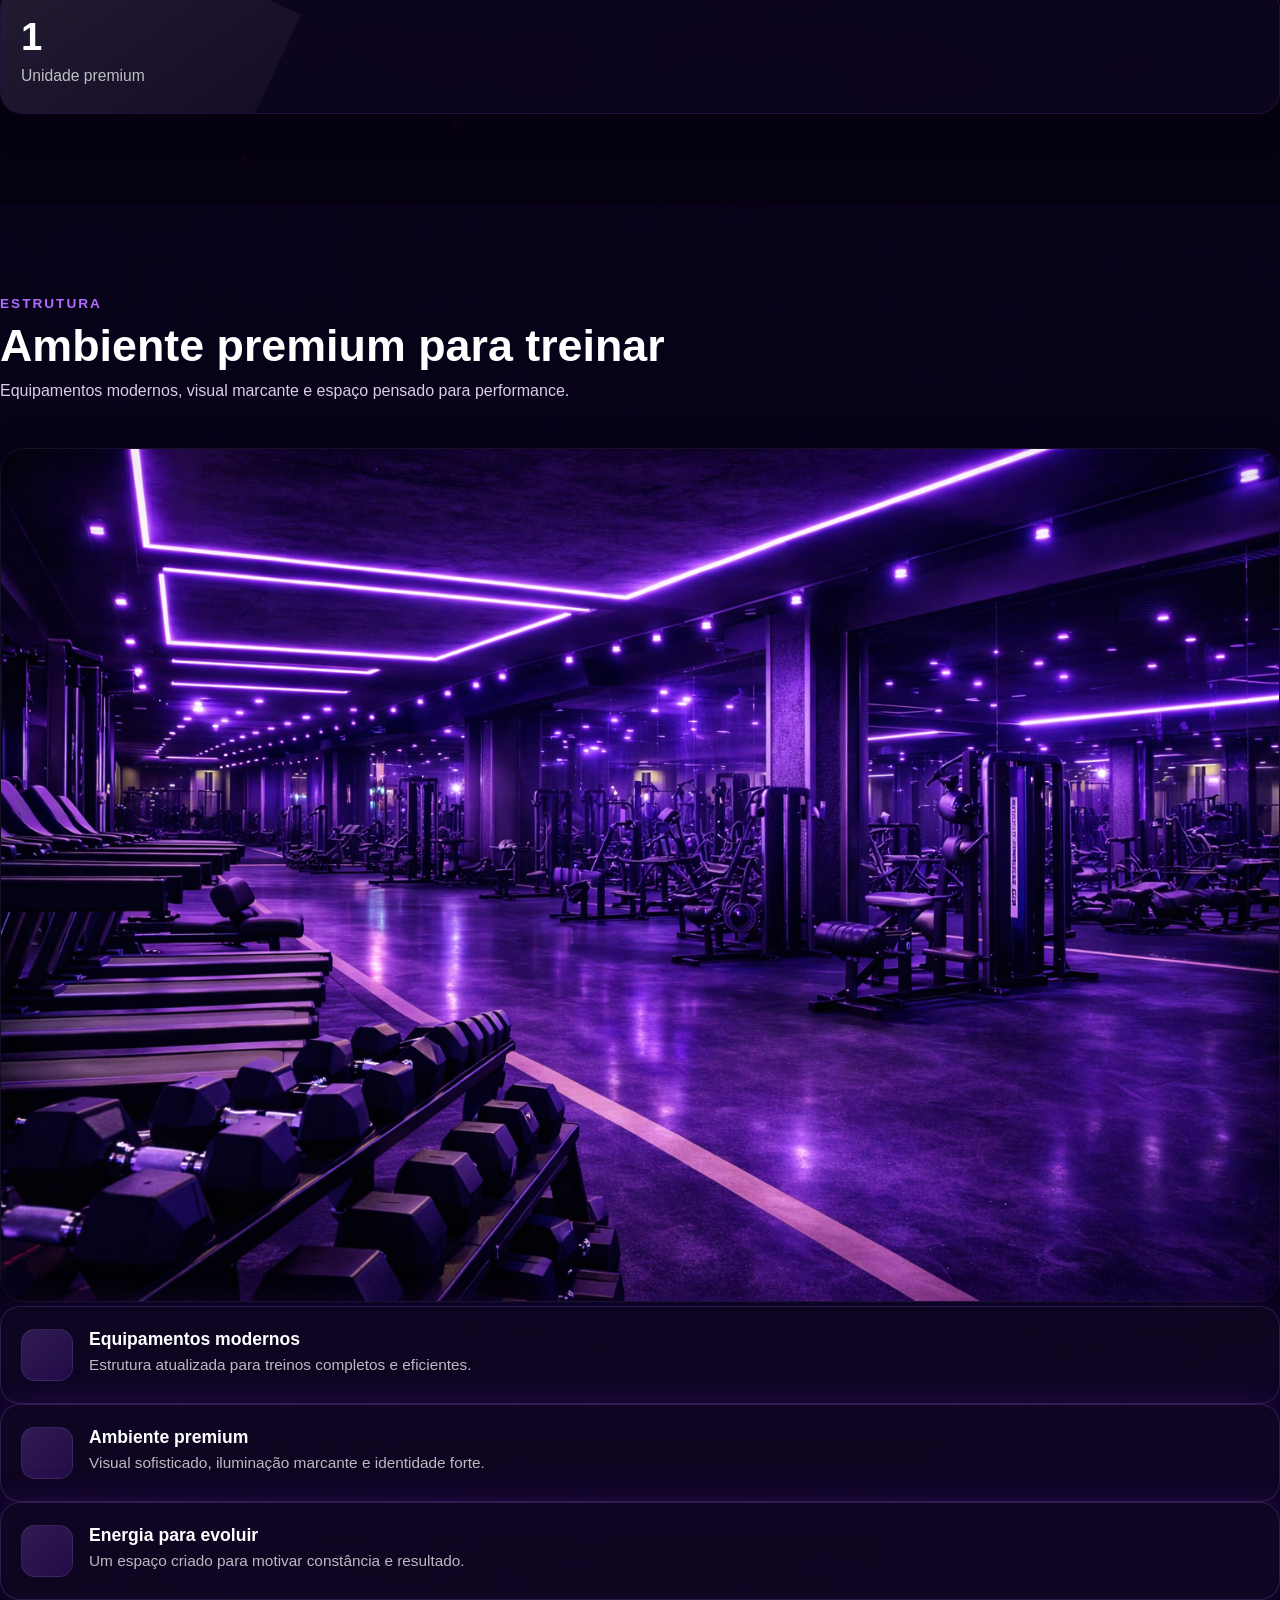
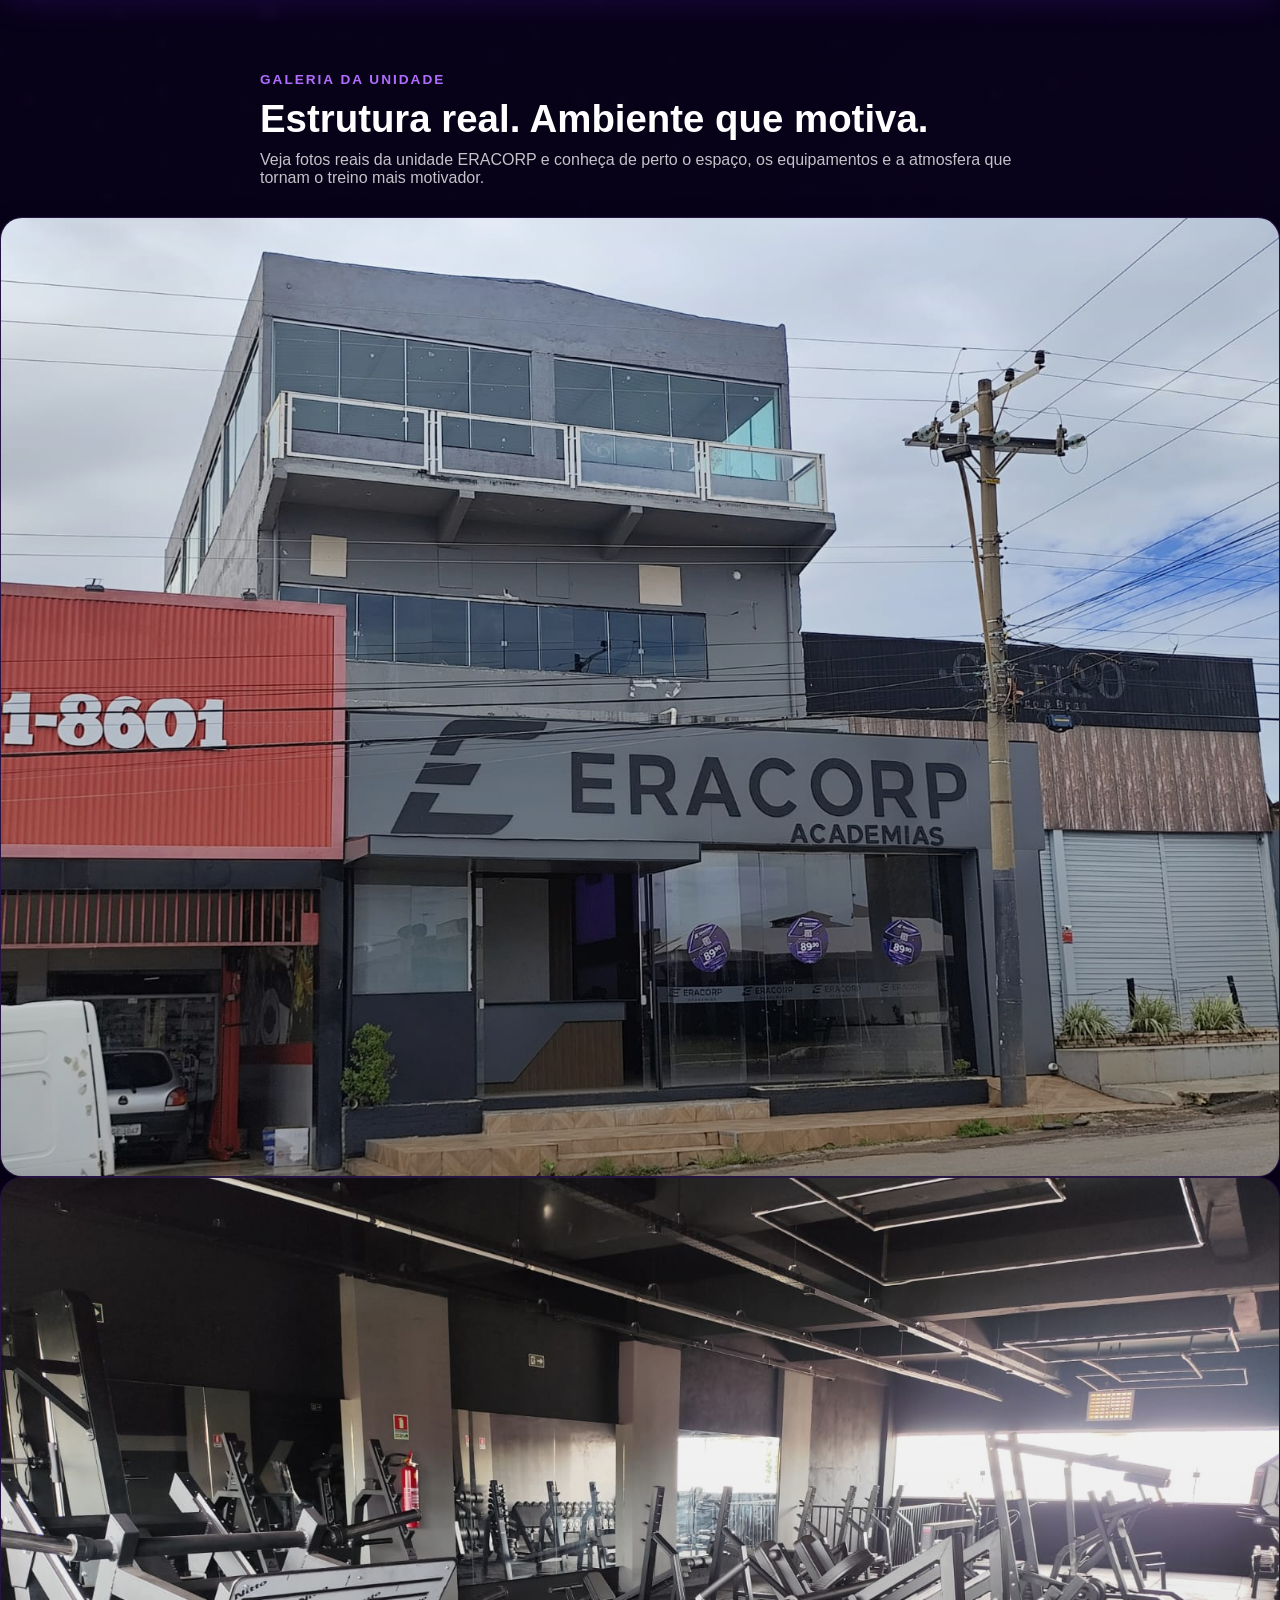
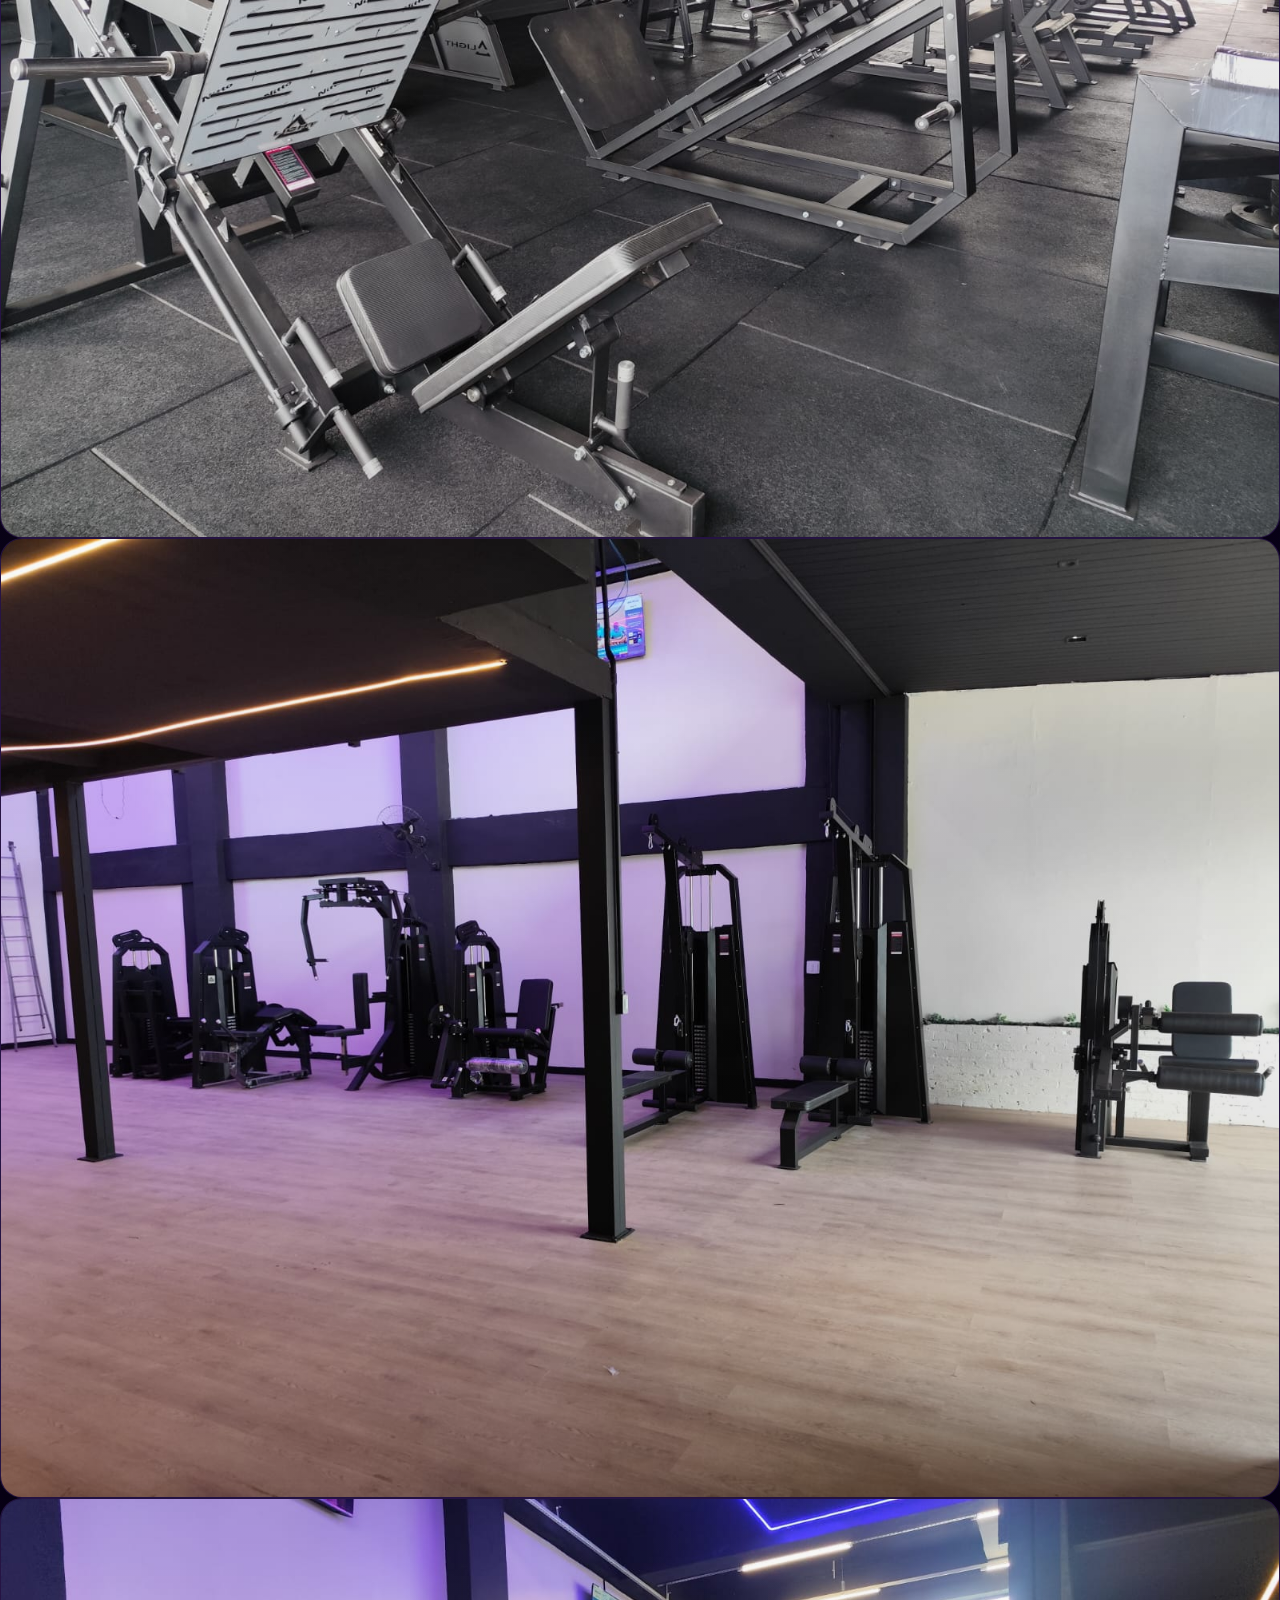
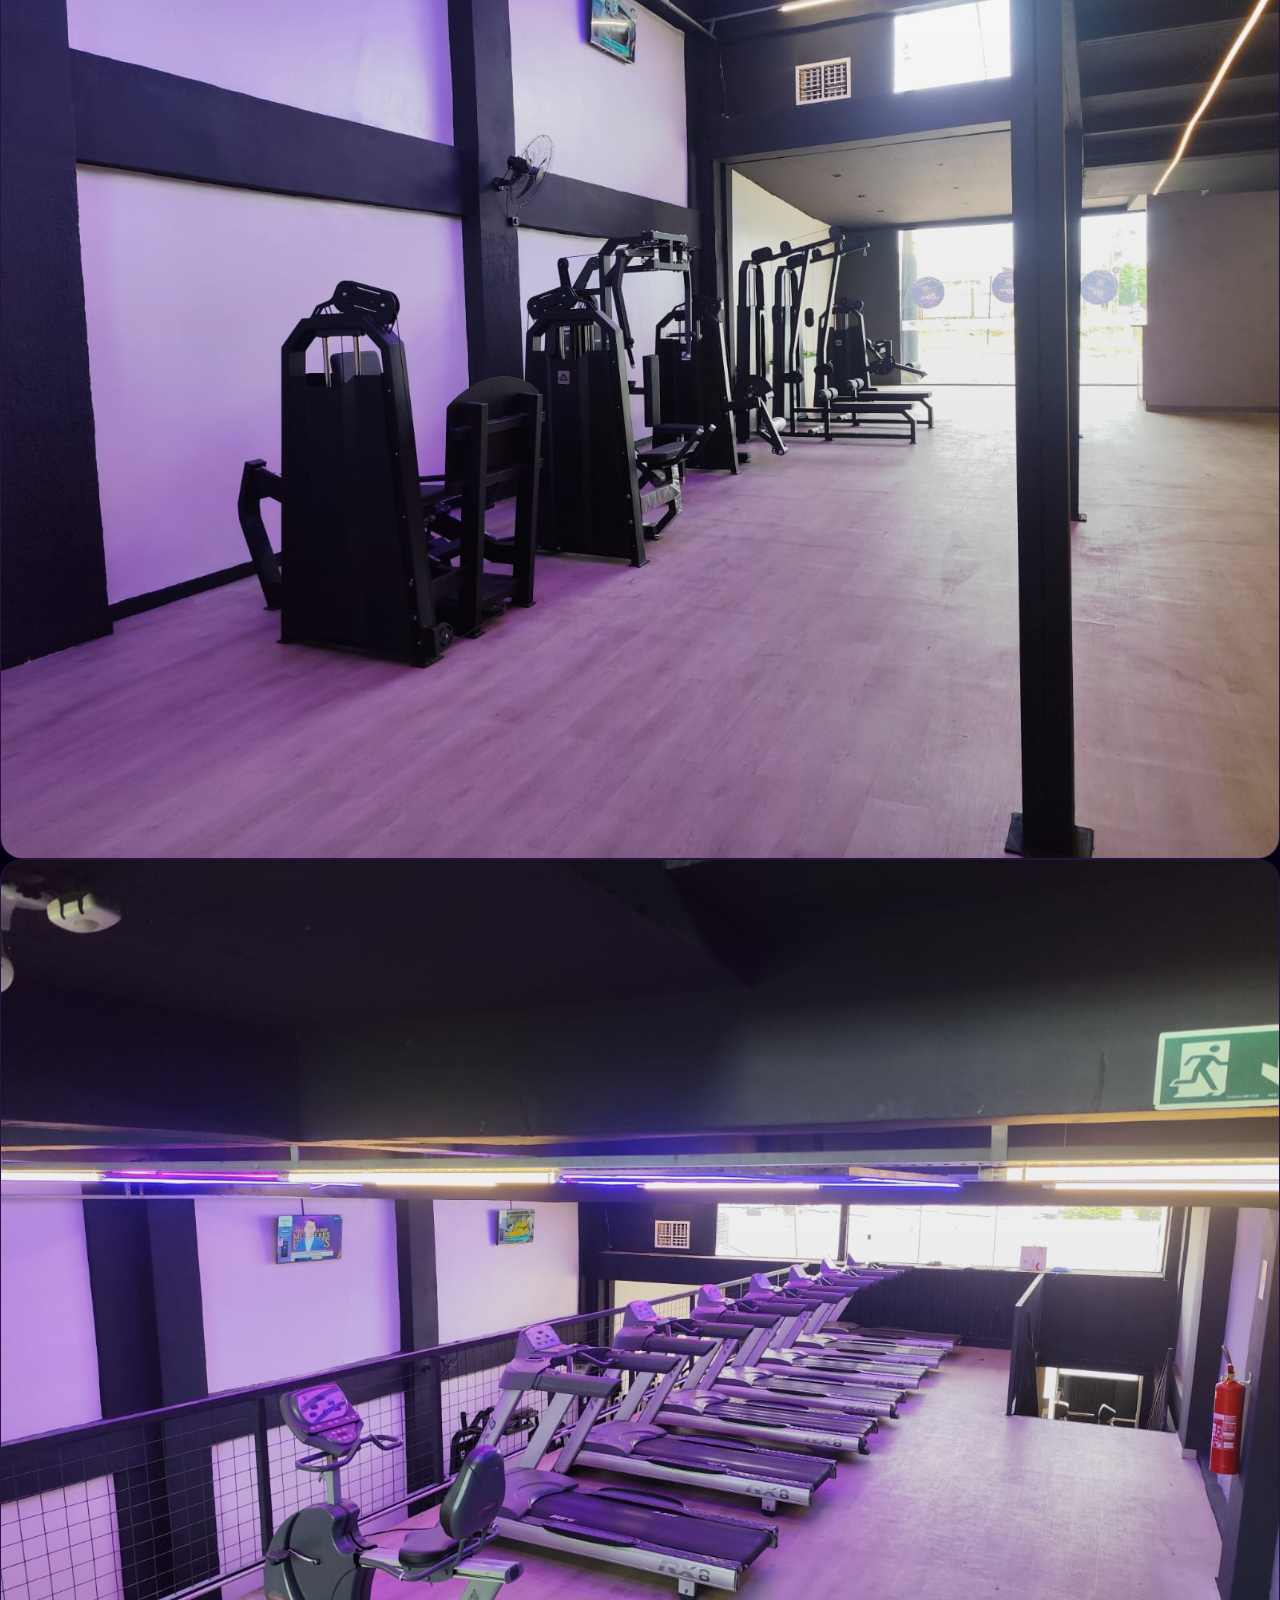
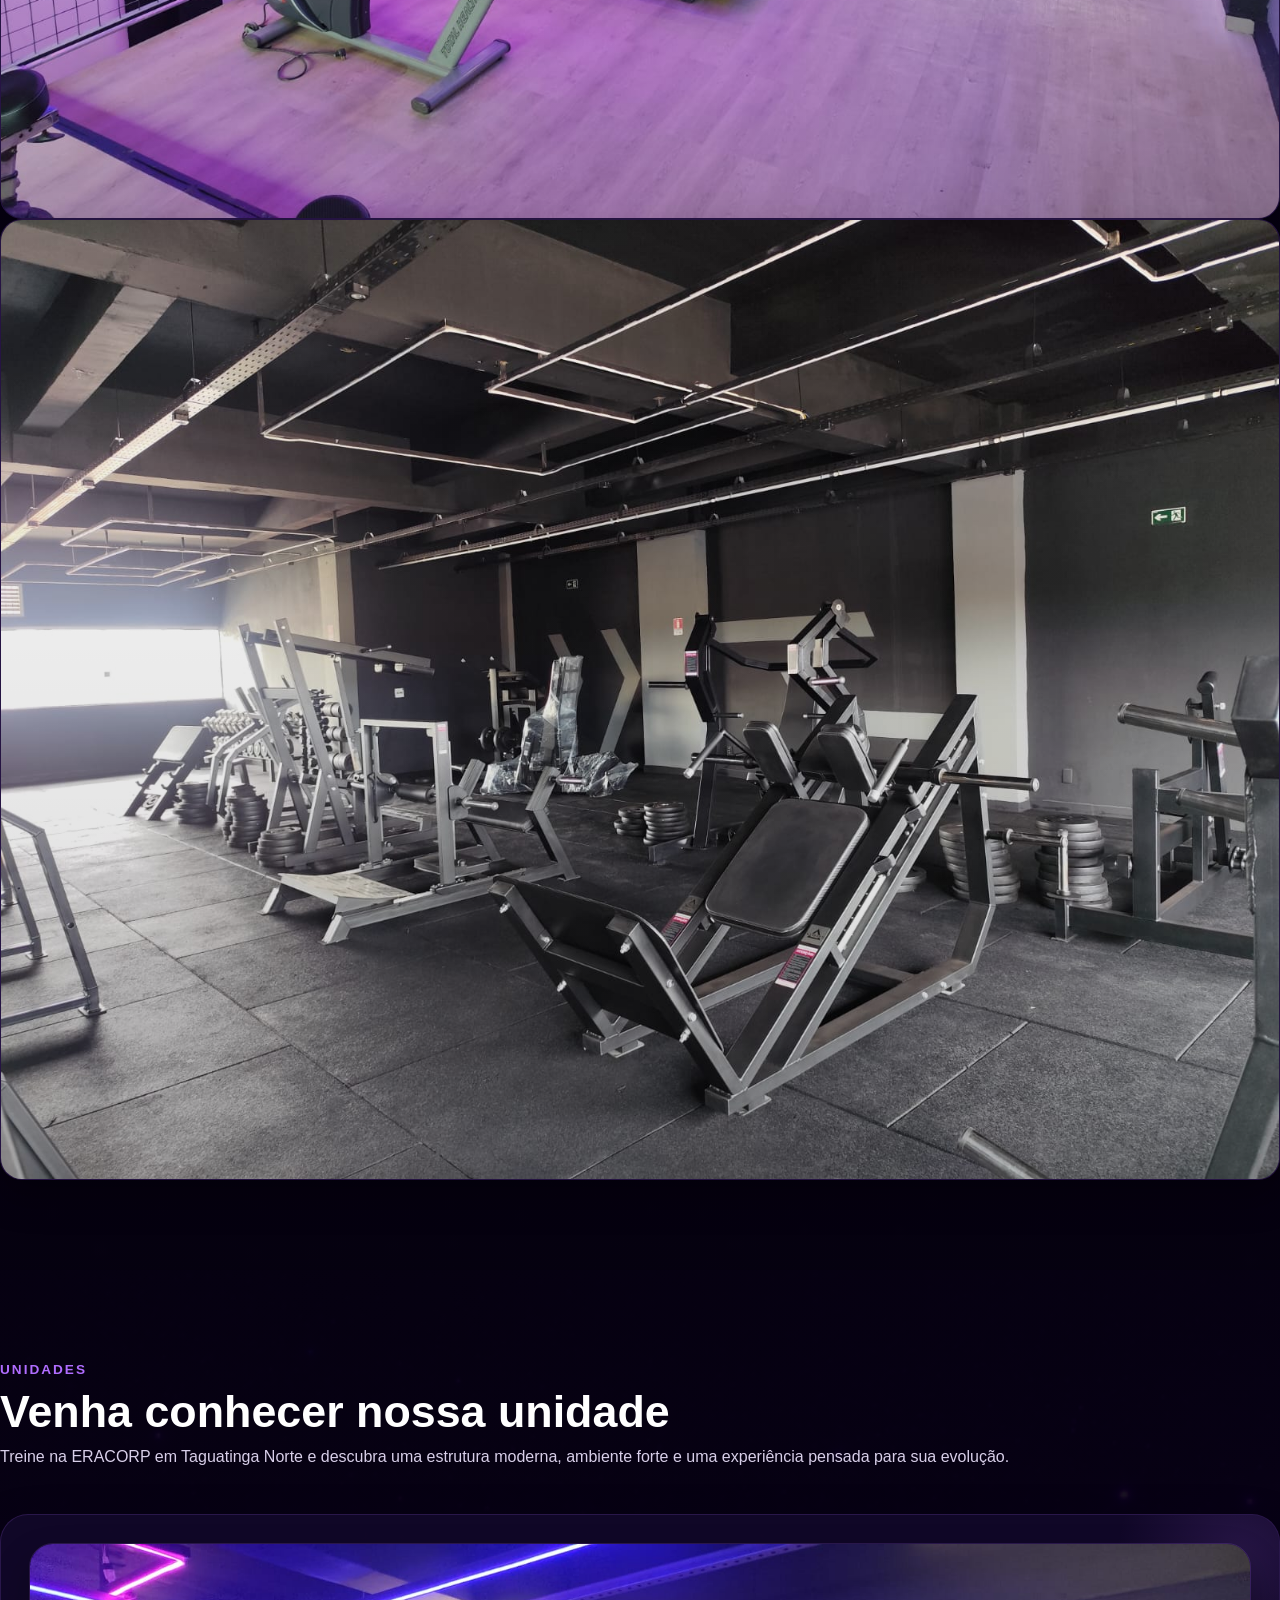
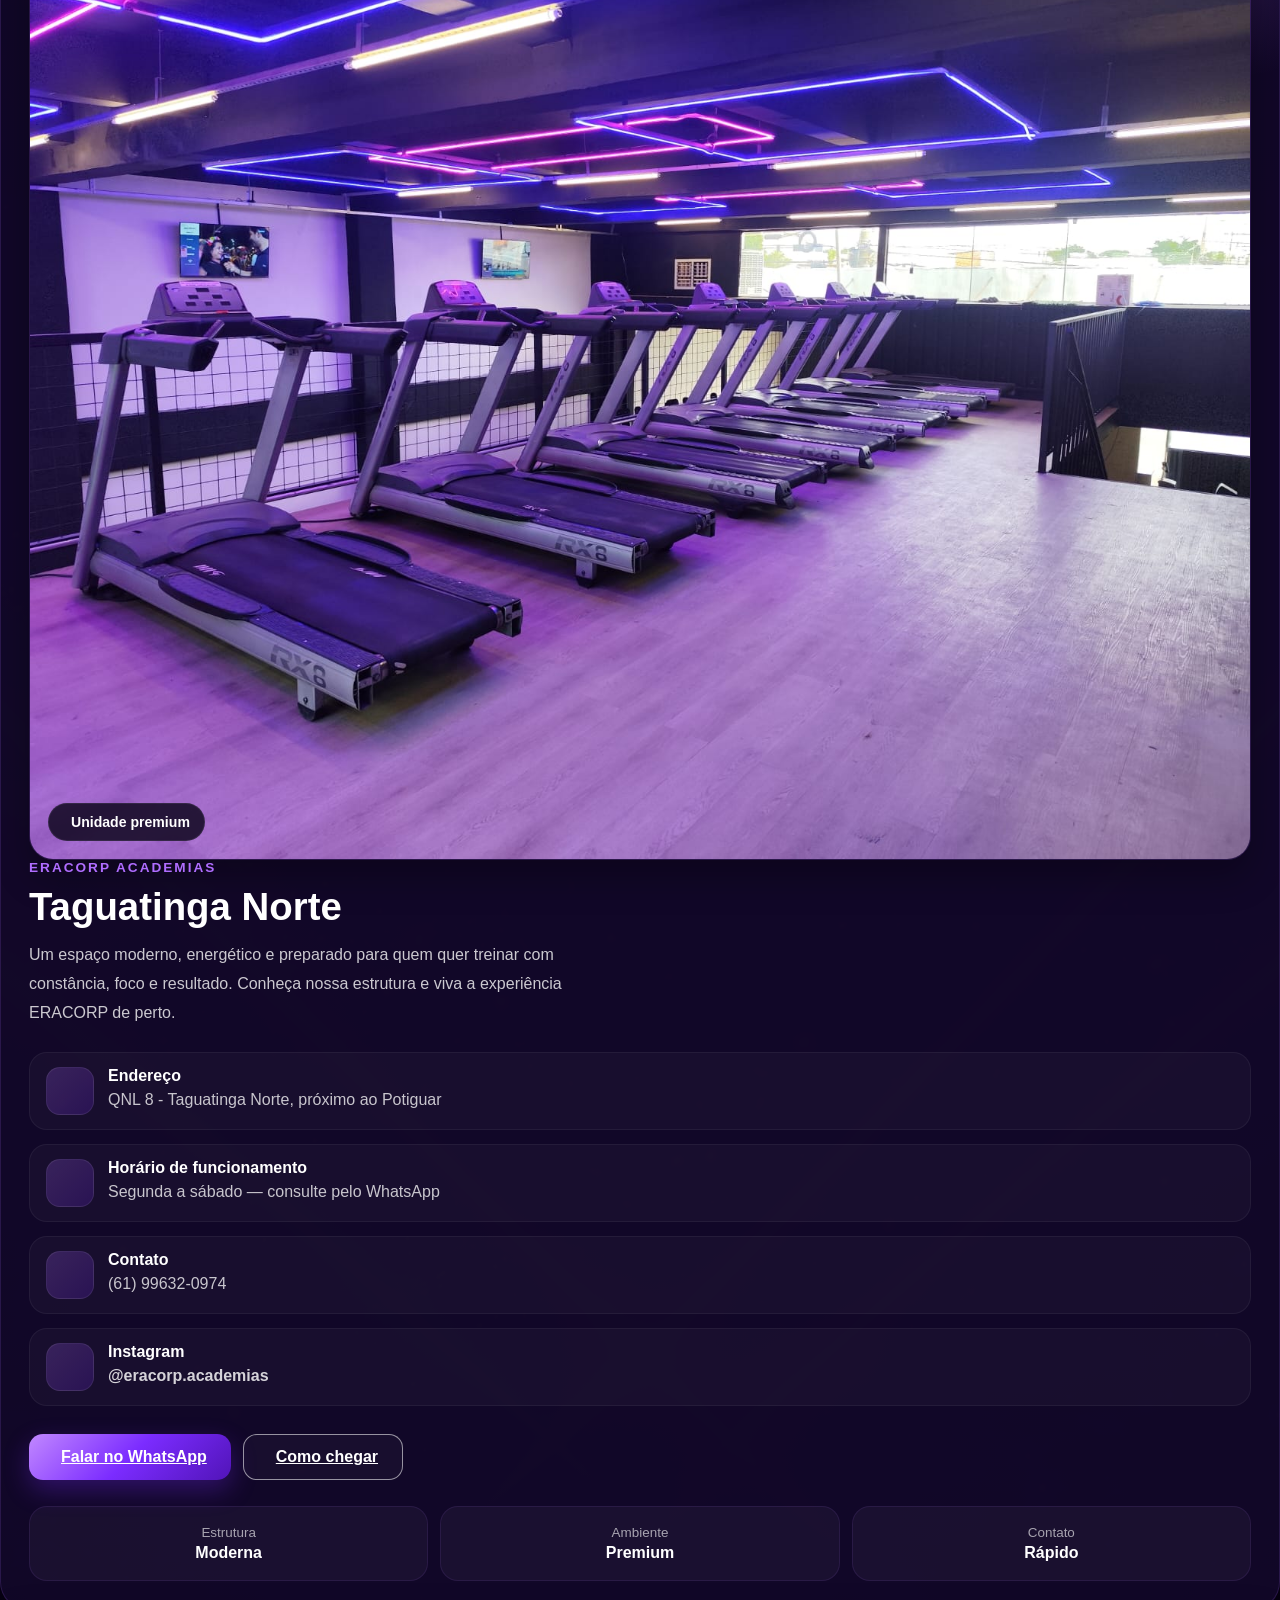
==== commit 6b292895: "Update print statement from 'Hello' to 'Goodbye'" ====
--- a/index.html
+++ b/index.html
@@ -26,7 +26,7 @@
 
 <link rel="canonical" href="https://lexissantosz.github.io/eracorp-gym-website/">
 
-<link rel="icon" type="image/png" href="arquivos/logo/favicon.png">
+<link rel="icon" type="image/png" href="arquivos/Imagem/favicon.png">
 
 <link rel="stylesheet" href="css/style.css">
 
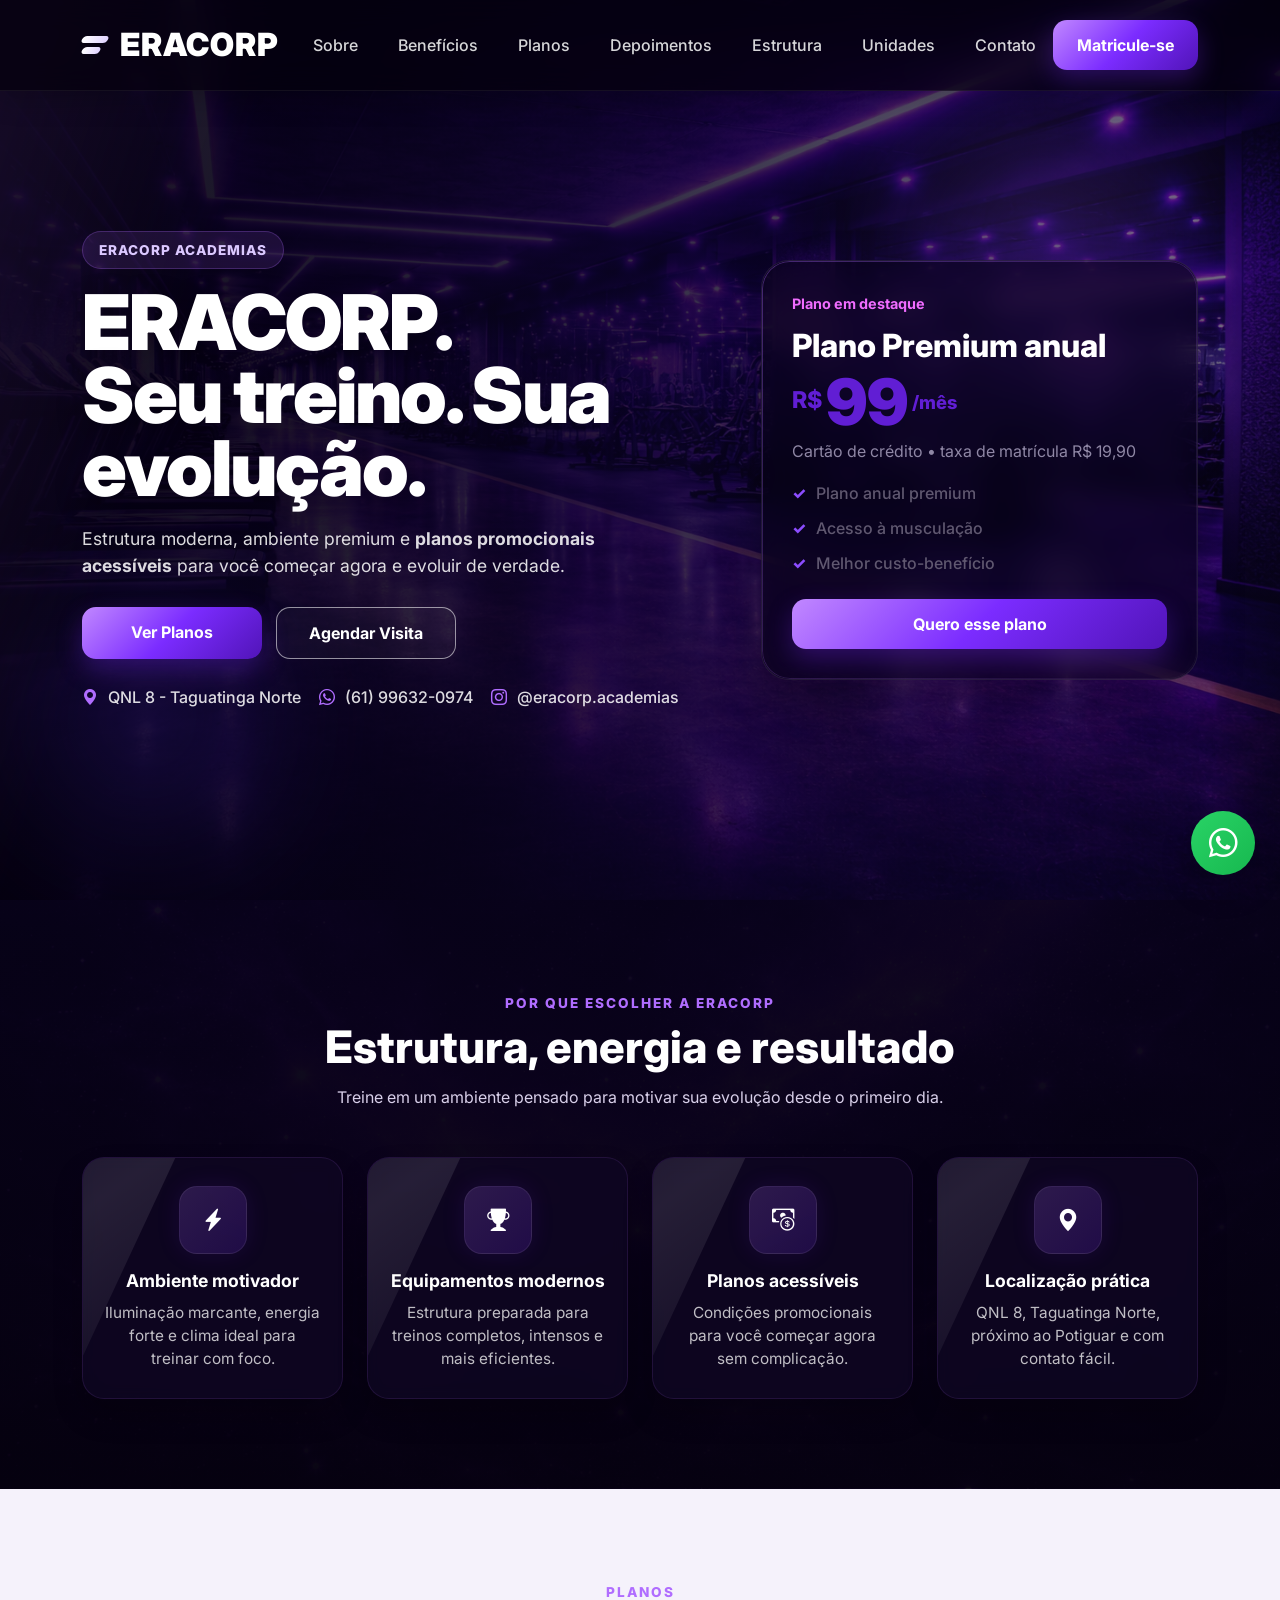
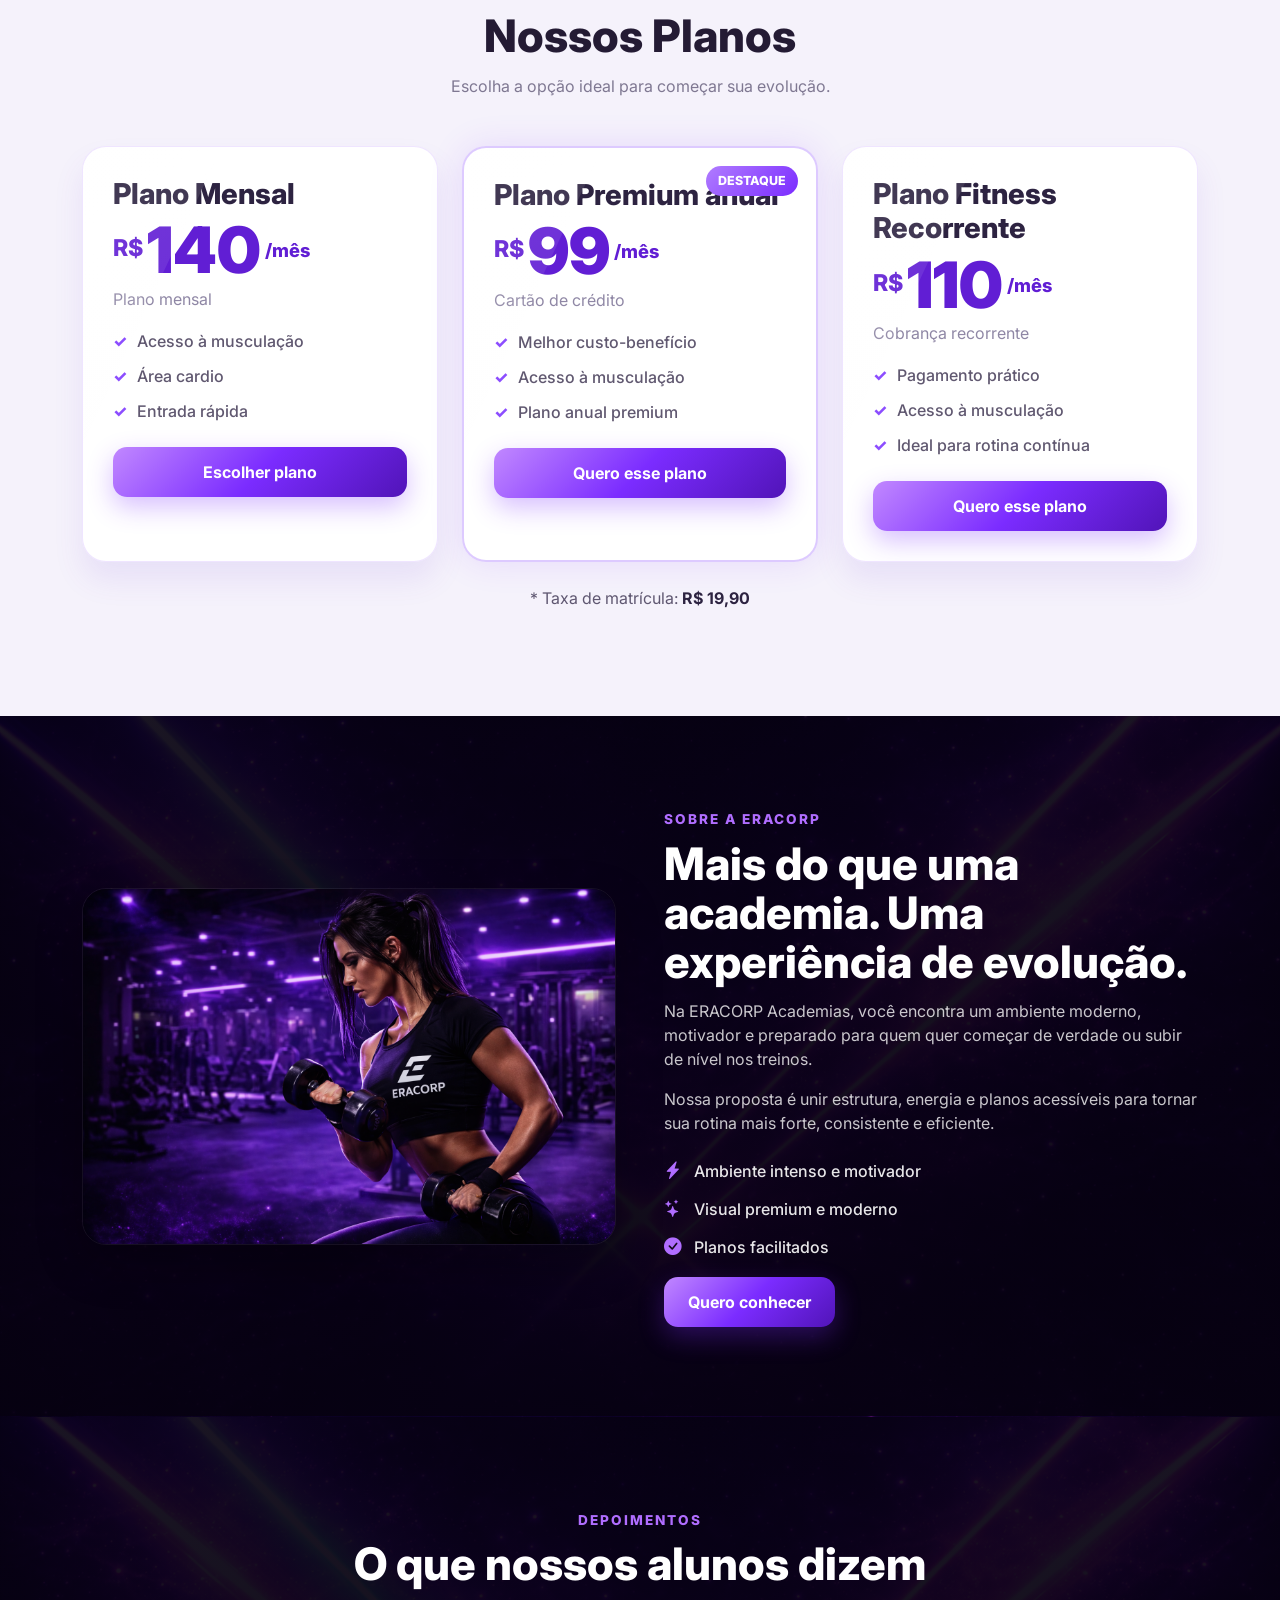
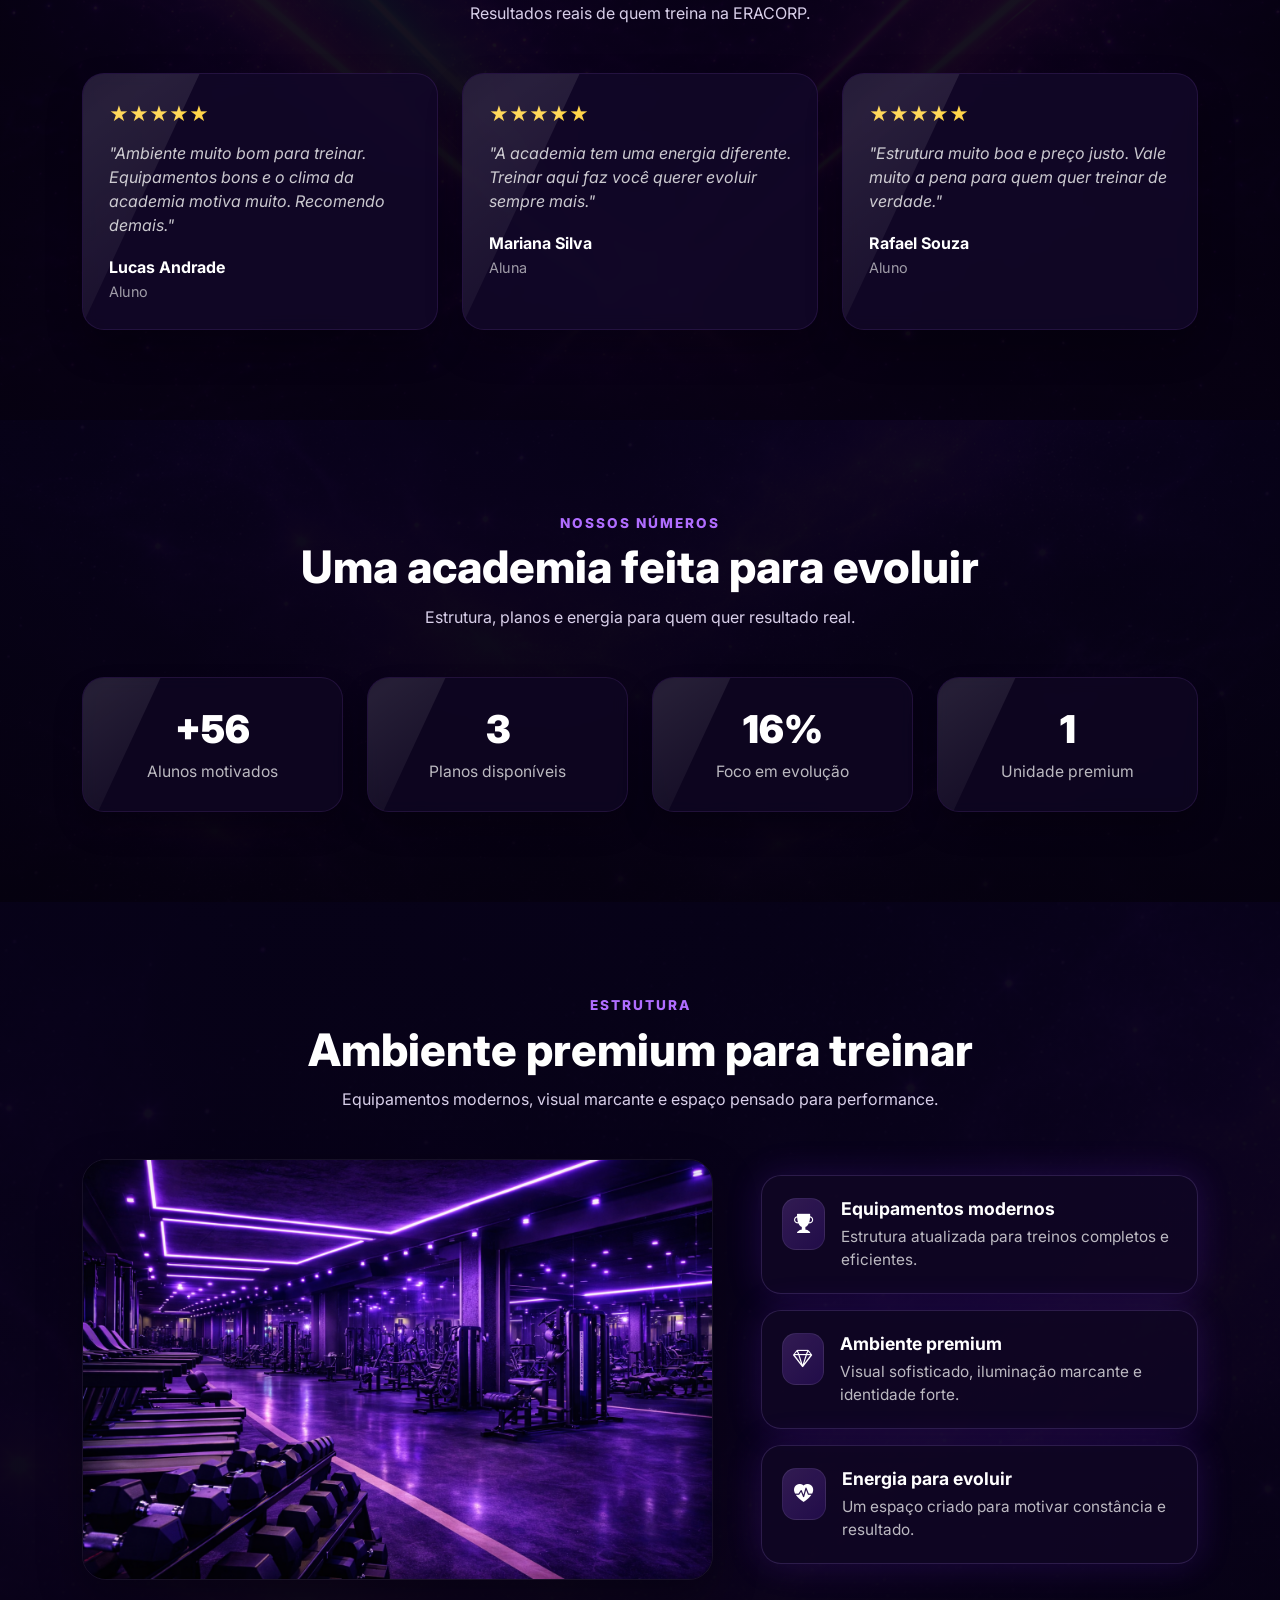
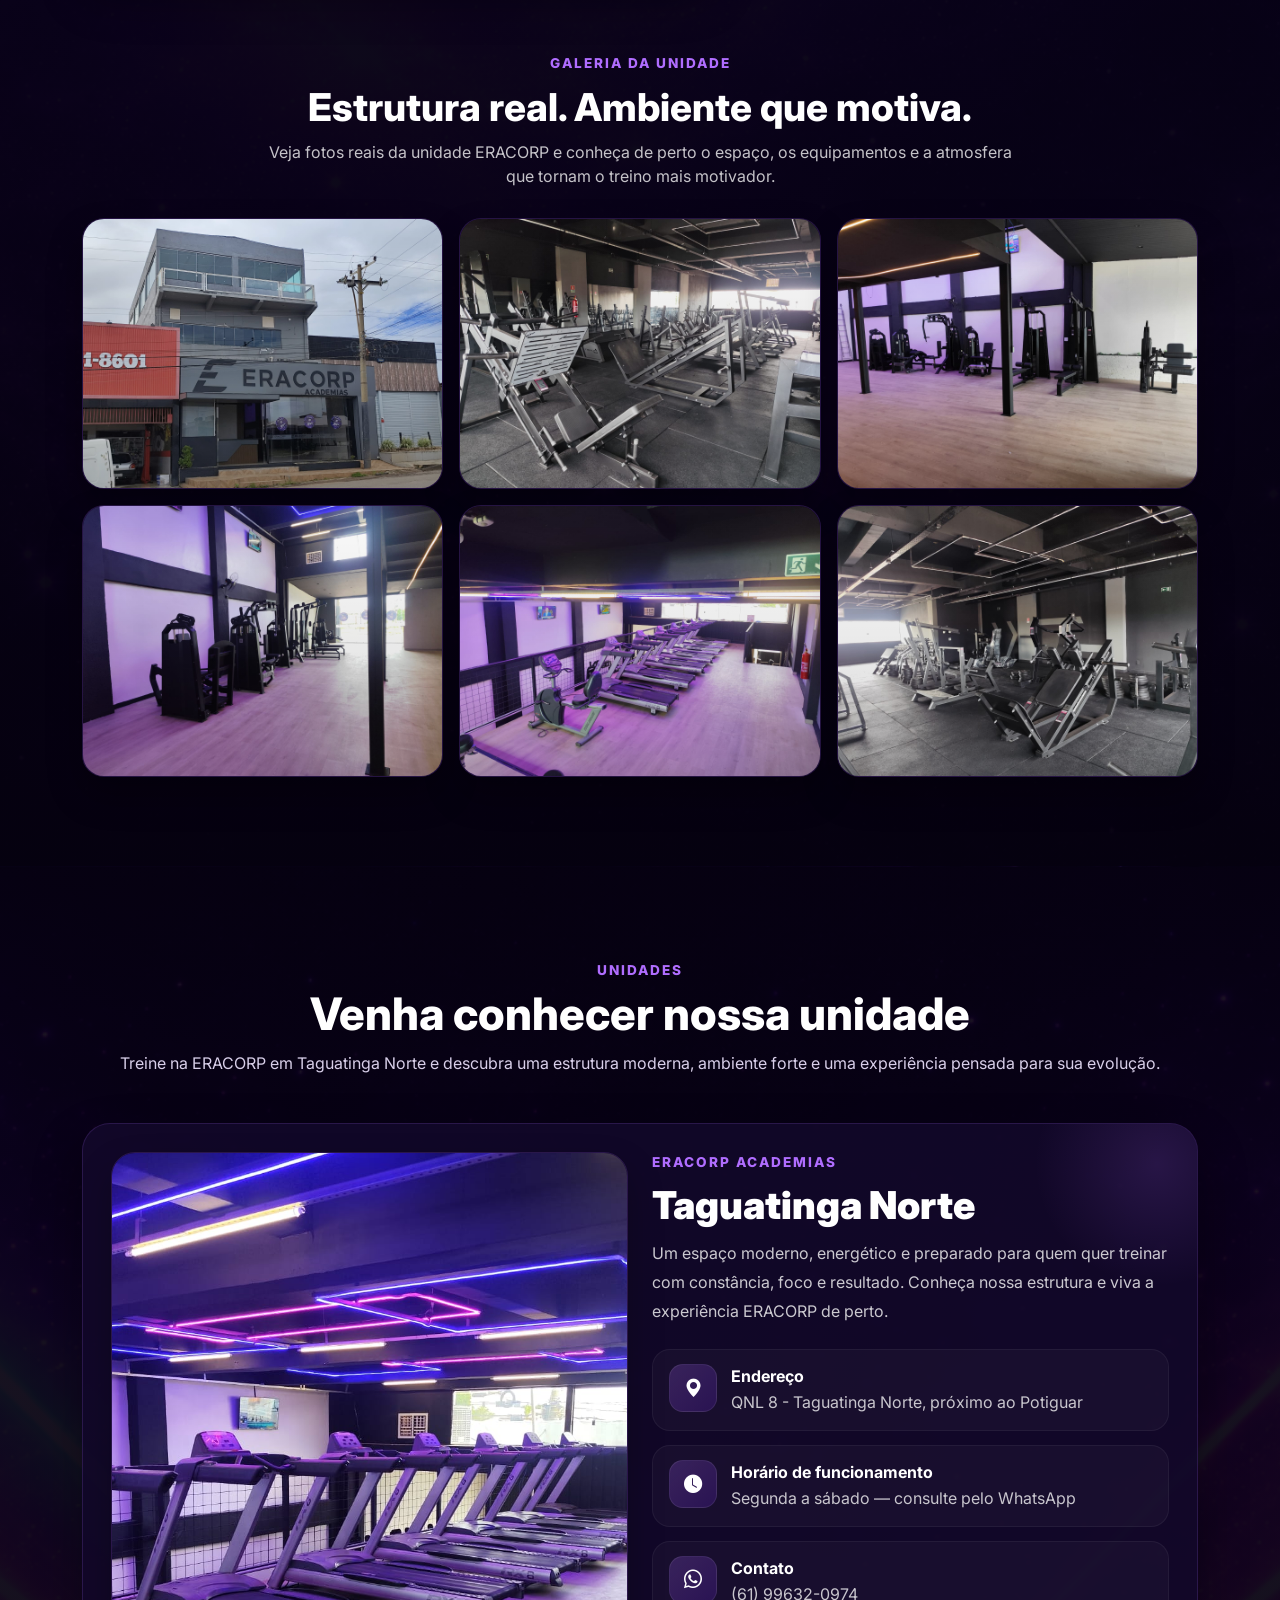
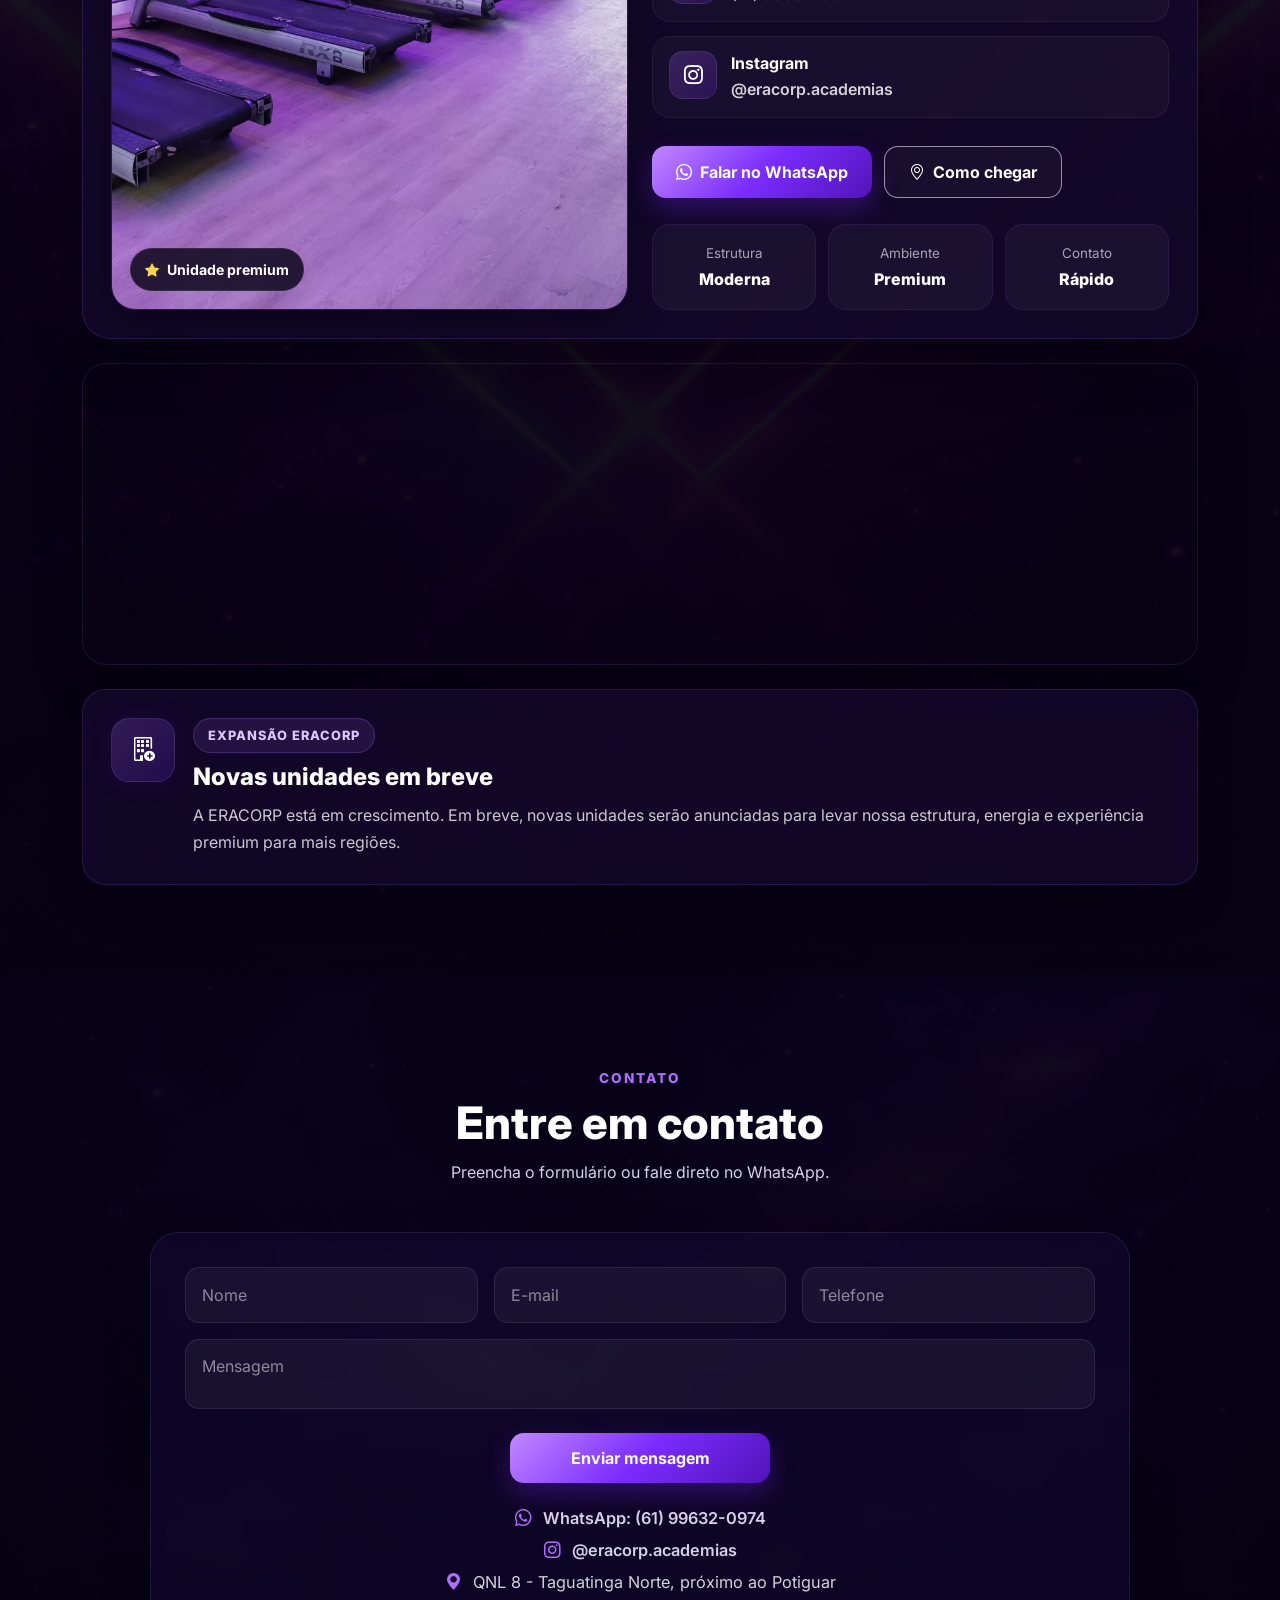
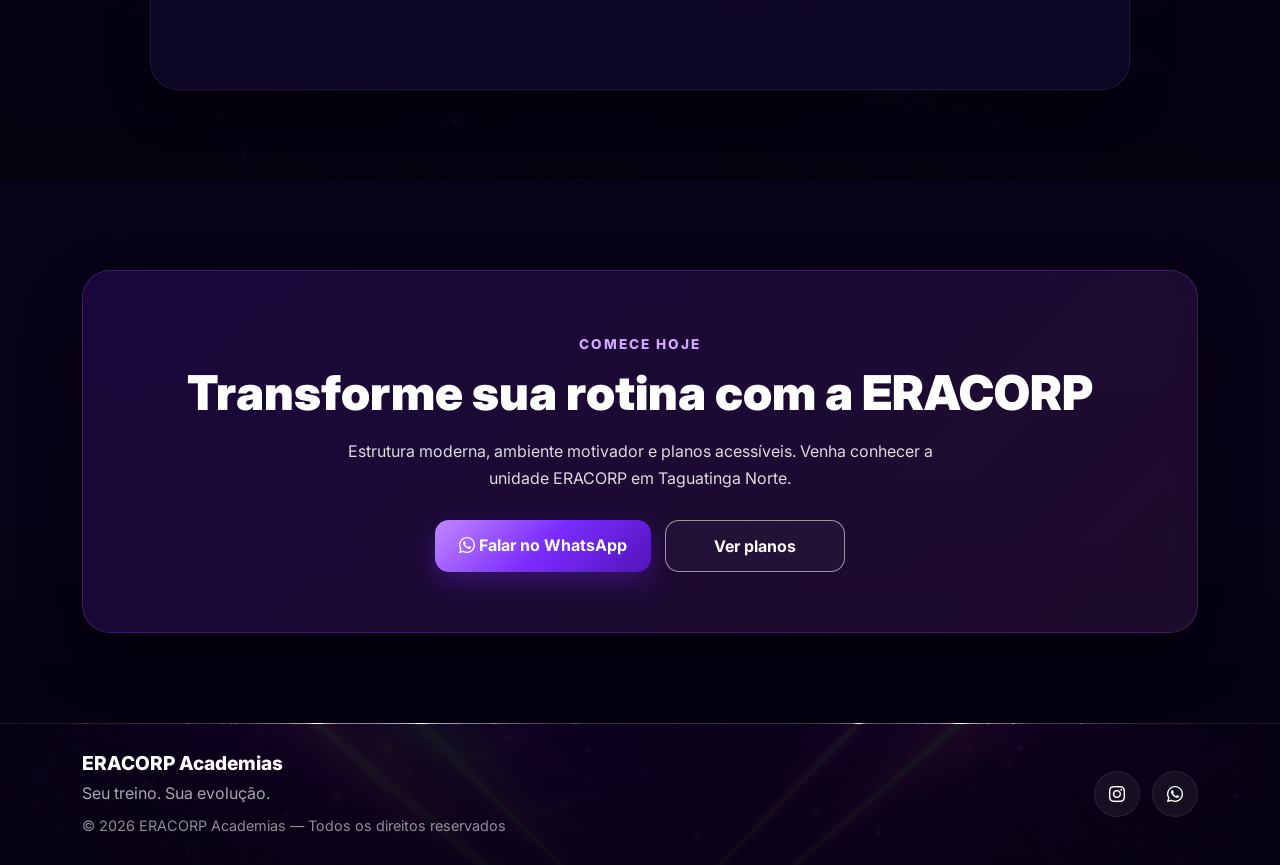
==== commit fe16a50a: "Update print statement from 'Hello' to 'Goodbye'" ====
--- a/index.html
+++ b/index.html
@@ -1,35 +1,40 @@
 <!DOCTYPE html>
 <html lang="pt-BR">
 <head>
-
-<meta charset="UTF-8">
-<meta name="viewport" content="width=device-width, initial-scale=1.0">
-
-<title>ERACORP Academia | Academia em Taguatinga Norte</title>
-
-<meta name="description" content="ERACORP Academia em Taguatinga Norte. Estrutura moderna, equipamentos profissionais, ambiente premium e planos acessíveis para quem busca evolução real.">
-
-<meta name="keywords" content="academia taguatinga norte, academia em taguatinga, academia df, musculação taguatinga norte, academia perto de mim">
-
-<meta name="robots" content="index, follow">
-
-<meta name="author" content="ERACORP Academia">
-
-<meta property="og:title" content="ERACORP Academia | Academia em Taguatinga Norte">
-<meta property="og:description" content="Academia em Taguatinga Norte com equipamentos modernos e planos acessíveis. Conheça a ERACORP Academia.">
-<meta property="og:type" content="website">
-<meta property="og:url" content="https://lexissantosz.github.io/eracorp-gym-website/">
-
-<meta property="og:image" content="https://lexissantosz.github.io/eracorp-gym-website/arquivos/Imagem/hero.png">
-
-<meta name="theme-color" content="#5b2cff">
-
-<link rel="canonical" href="https://lexissantosz.github.io/eracorp-gym-website/">
-
-<link rel="icon" type="image/png" href="arquivos/Imagem/favicon.png">
-
-<link rel="stylesheet" href="css/style.css">
-
+  <meta charset="UTF-8">
+  <meta name="viewport" content="width=device-width, initial-scale=1.0">
+
+  <title>ERACORP Academia | Academia em Taguatinga Norte</title>
+
+  <meta name="description" content="ERACORP Academia em Taguatinga Norte. Estrutura moderna, equipamentos profissionais, ambiente premium e planos acessíveis para quem busca evolução real.">
+  <meta name="keywords" content="academia taguatinga norte, academia em taguatinga, academia df, musculação taguatinga norte, academia perto de mim">
+  <meta name="robots" content="index, follow">
+  <meta name="author" content="ERACORP Academia">
+  <meta name="theme-color" content="#5b2cff">
+
+  <meta property="og:title" content="ERACORP Academia | Academia em Taguatinga Norte">
+  <meta property="og:description" content="Academia em Taguatinga Norte com equipamentos modernos e planos acessíveis. Conheça a ERACORP Academia.">
+  <meta property="og:type" content="website">
+  <meta property="og:url" content="https://lexissantosz.github.io/eracorp-gym-website/">
+  <meta property="og:image" content="https://lexissantosz.github.io/eracorp-gym-website/arquivos/Imagem/hero.png">
+
+  <link rel="canonical" href="https://lexissantosz.github.io/eracorp-gym-website/">
+
+  <link rel="preconnect" href="https://fonts.googleapis.com">
+  <link rel="preconnect" href="https://fonts.gstatic.com" crossorigin>
+  <link href="https://fonts.googleapis.com/css2?family=Inter:wght@400;500;600;700;800;900&display=swap" rel="stylesheet">
+
+  <link
+    href="https://cdn.jsdelivr.net/npm/bootstrap@5.3.3/dist/css/bootstrap.min.css"
+    rel="stylesheet"
+  />
+
+  <link
+    rel="stylesheet"
+    href="https://cdn.jsdelivr.net/npm/bootstrap-icons@1.11.3/font/bootstrap-icons.min.css"
+  />
+
+  <link rel="stylesheet" href="css/style.css">
 </head>
 <body>
 
